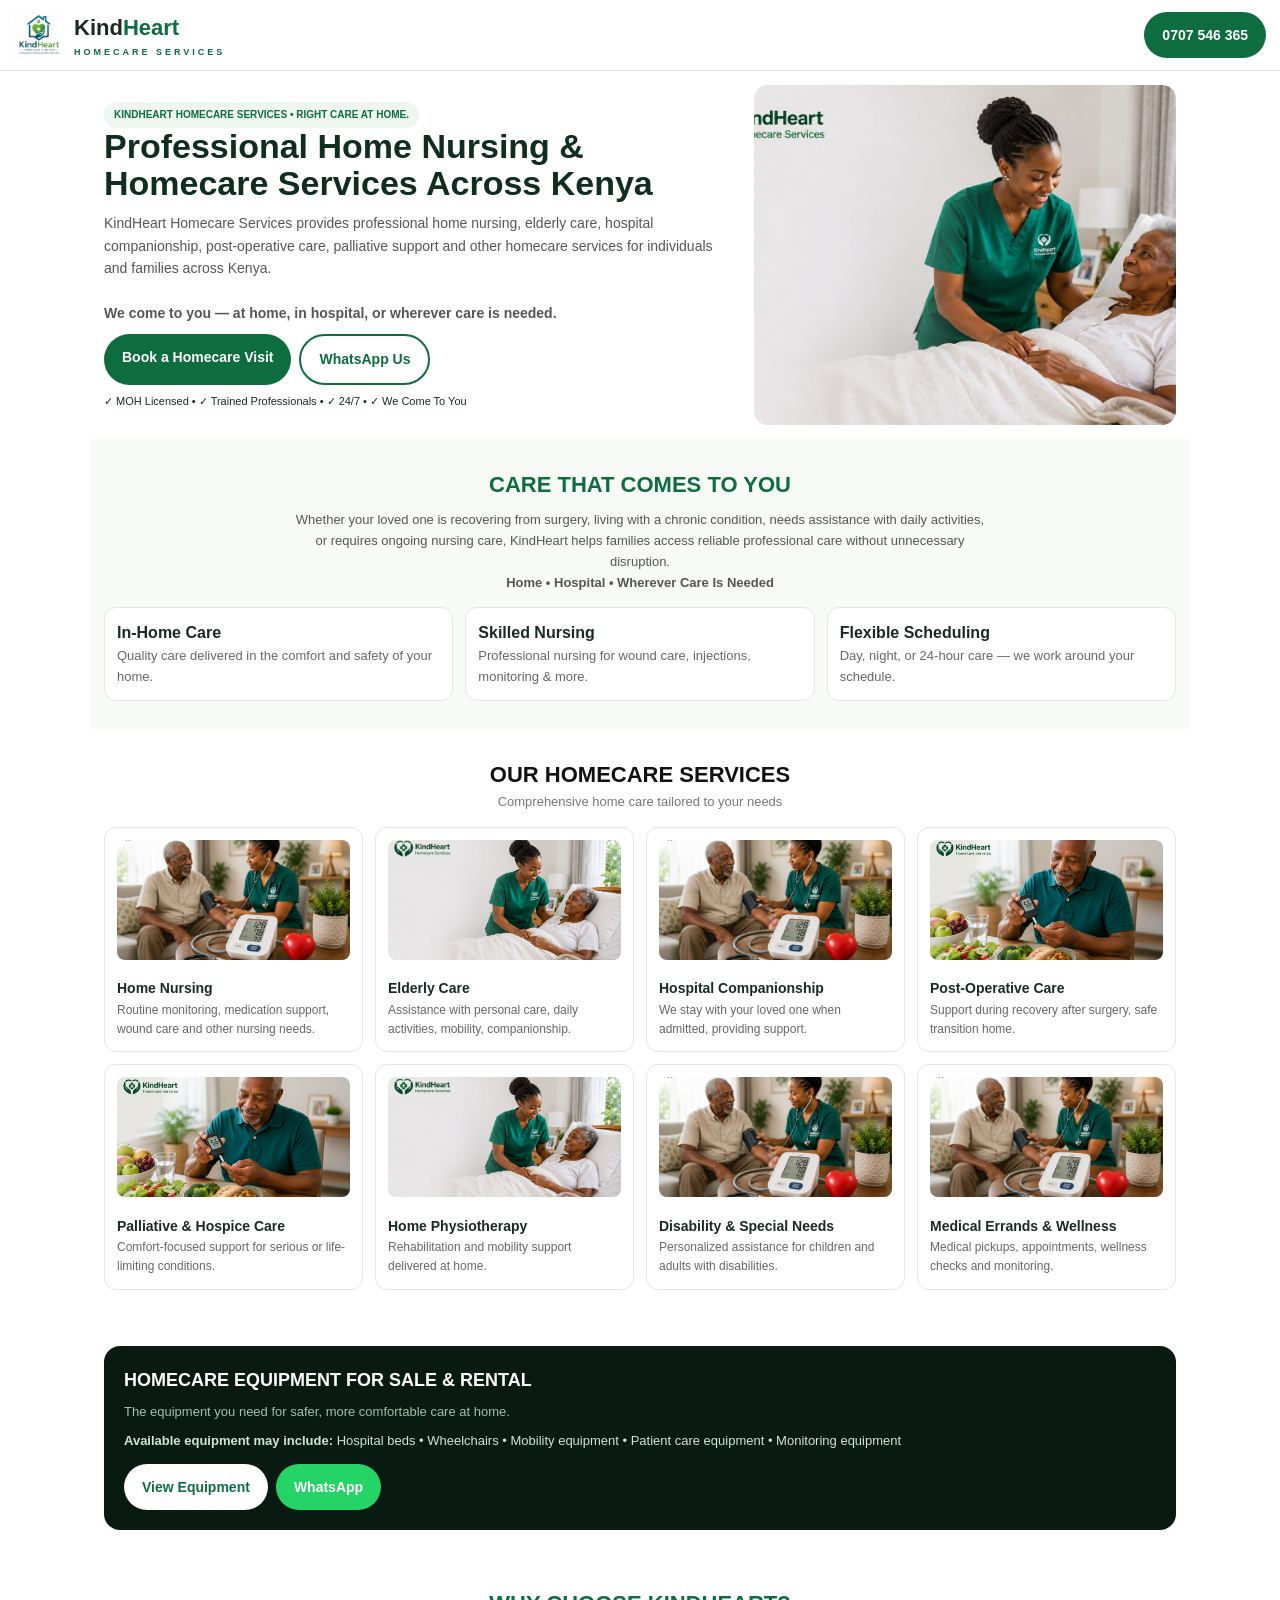
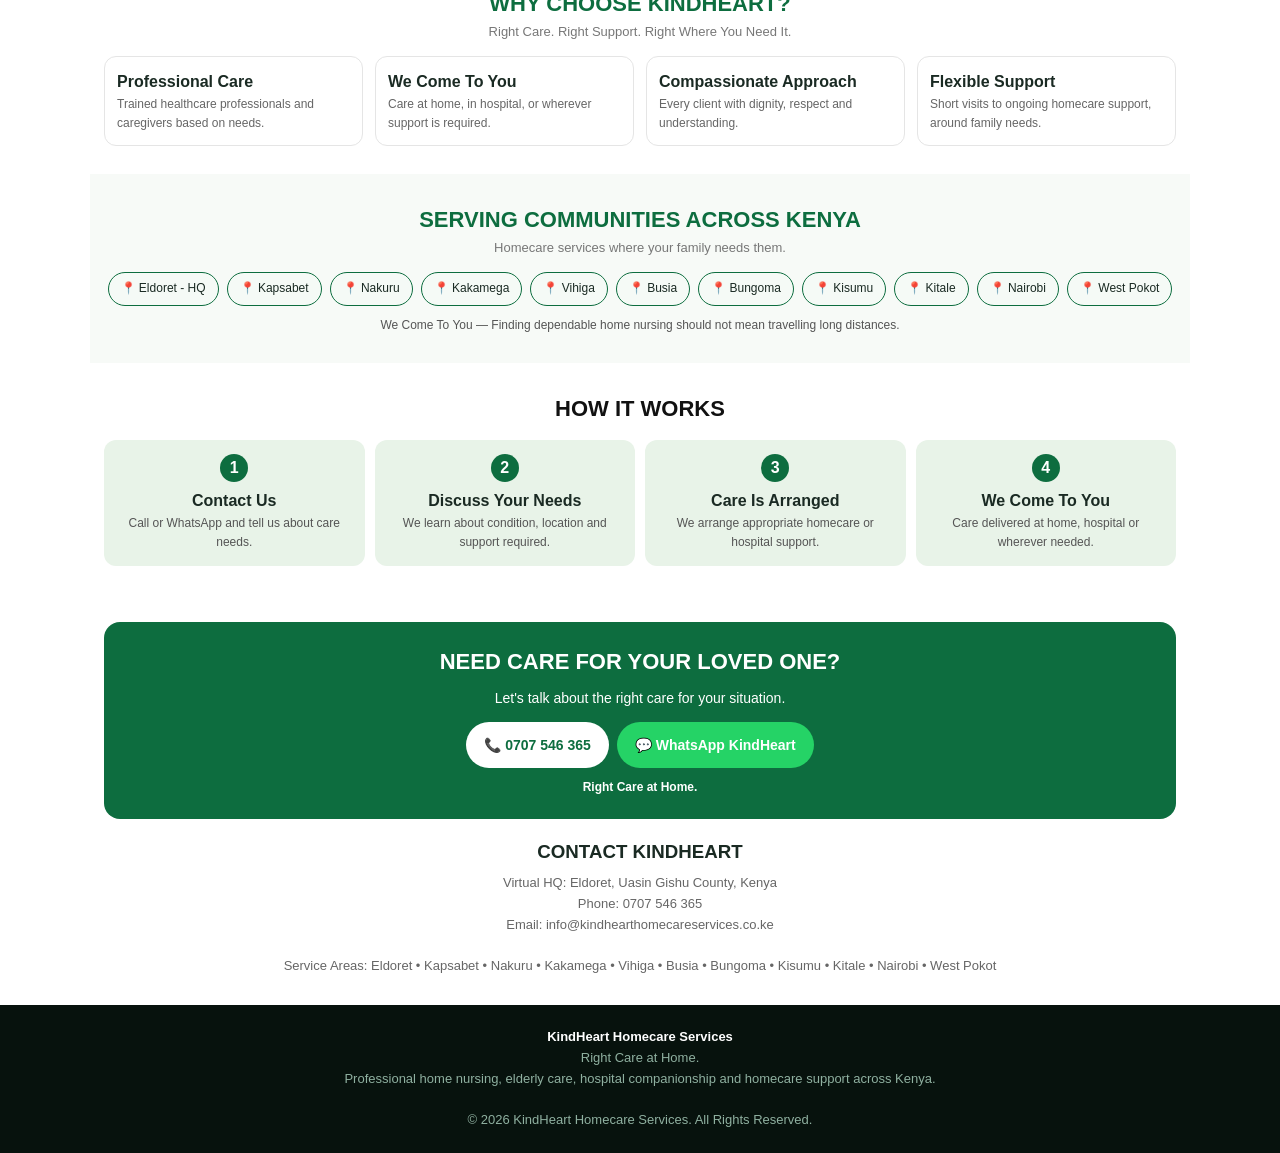
==== index.html @ 9392c9e6 "Update index.html" ====
<!DOCTYPE html>
<html lang="en">
<head>
<meta charset="UTF-8">
<meta name="viewport" content="width=device-width,initial-scale=1">
<title>KindHeart Homecare Services Kenya</title>
<style>
*{box-sizing:border-box;margin:0;padding:0}
body{font-family:Arial,sans-serif;color:#1a2a23;line-height:1.6;background:#fff}
a{text-decoration:none}
header{position:sticky;top:0;background:#fff;border-bottom:1px solid #ddd;padding:10px 14px;display:flex;justify-content:space-between;align-items:center;z-index:99}
.logo{display:flex;align-items:center;gap:10px}
.logo img{height:50px}
.logo b{font-size:22px;font-weight:900}.logo b span{color:#0d6d3f}
.logo small{display:block;font-size:9px;letter-spacing:3px;color:#0d6d3f;font-weight:800}
.btn{background:#0d6d3f;color:#fff;padding:12px 18px;border-radius:30px;font-weight:800;font-size:14px;display:inline-block}
.btn2{border:2px solid #0d6d3f;color:#0d6d3f;background:#fff;padding:12px 18px;border-radius:30px;font-weight:800;font-size:14px;display:inline-block}
.hero{padding:14px;display:grid;grid-template-columns:1.2fr .8fr;gap:18px;max-width:1100px;margin:auto;align-items:center}
.hero h1{font-size:34px;line-height:1.1;color:#0f2e1f}
.hero img{width:100%;height:340px;object-fit:cover;border-radius:14px}
section{padding:28px 14px;max-width:1100px;margin:auto}
h2{text-align:center;color:#0d6d3f;font-size:22px}
.grid3{display:grid;grid-template-columns:repeat(3,1fr);gap:12px;margin-top:14px}
.grid4{display:grid;grid-template-columns:repeat(4,1fr);gap:12px;margin-top:14px}
.card{border:1px solid #e5e5e5;border-radius:12px;padding:12px;background:#fff}
.card img{width:100%;height:120px;object-fit:cover;border-radius:8px;margin-bottom:8px}
.pills{display:flex;flex-wrap:wrap;gap:8px;justify-content:center;margin-top:14px}
.pill{border:1px solid #0d6d3f;padding:6px 12px;border-radius:20px;font-size:12px;background:#f5faf6}
.dark{background:#081a12;color:#cfe6d6;border-radius:16px;padding:20px}
.steps{display:grid;grid-template-columns:repeat(4,1fr);gap:10px;margin-top:14px}
.step{background:#e8f3e8;border-radius:12px;padding:14px;text-align:center}
.step span{background:#0d6d3f;color:#fff;width:28px;height:28px;border-radius:50%;display:inline-flex;align-items:center;justify-content:center;font-weight:800;margin-bottom:6px}
.cta{background:#0d6d3f;color:#fff;border-radius:16px;padding:22px;text-align:center}
footer{background:#07120d;color:#8fb0a0;padding:22px;text-align:center;font-size:13px}
@media(max-width:850px){
.hero{grid-template-columns:1fr}
.hero img{order:-1;height:240px}
.hero h1{font-size:26px}
.grid3,.grid4,.steps{grid-template-columns:1fr}
}
</style>
</head>
<body>
<header>
<div class="logo"><img src="logo.png"><div><b>Kind<span>Heart</span></b><small>HOMECARE SERVICES</small></div></div>
<a class="btn" href="tel:+254707546365">0707 546 365</a>
</header>

<div class="hero">
<div>
<p style="background:#eef6f1;color:#0d6d3f;display:inline-block;padding:5px 10px;border-radius:20px;font-size:10px;font-weight:800">KINDHEART HOMECARE SERVICES • RIGHT CARE AT HOME.</p>
<h1>Professional Home Nursing & Homecare Services Across Kenya</h1>
<p style="margin:10px 0;color:#555;font-size:14px">KindHeart Homecare Services provides professional home nursing, elderly care, hospital companionship, post-operative care, palliative support and other homecare services for individuals and families across Kenya.<br><br><b>We come to you — at home, in hospital, or wherever care is needed.</b></p>
<div style="display:flex;gap:8px;flex-wrap:wrap;margin-top:10px">
<a class="btn" href="tel:+254707546365">Book a Homecare Visit</a>
<a class="btn2" href="https://wa.me/254707546365">WhatsApp Us</a>
</div>
<p style="font-size:11px;margin-top:8px">✓ MOH Licensed • ✓ Trained Professionals • ✓ 24/7 • ✓ We Come To You</p>
</div>
<img src="hero.jpg" alt="KindHeart nurse">
</div>

<section style="background:#f7faf7">
<h2>CARE THAT COMES TO YOU</h2>
<p style="text-align:center;color:#555;font-size:13px;max-width:700px;margin:8px auto">Whether your loved one is recovering from surgery, living with a chronic condition, needs assistance with daily activities, or requires ongoing nursing care, KindHeart helps families access reliable professional care without unnecessary disruption.<br><b>Home • Hospital • Wherever Care Is Needed</b></p>
<div class="grid3">
<div class="card"><b>In-Home Care</b><p style="font-size:13px;color:#666">Quality care delivered in the comfort and safety of your home.</p></div>
<div class="card"><b>Skilled Nursing</b><p style="font-size:13px;color:#666">Professional nursing for wound care, injections, monitoring & more.</p></div>
<div class="card"><b>Flexible Scheduling</b><p style="font-size:13px;color:#666">Day, night, or 24-hour care — we work around your schedule.</p></div>
</div>
</section>

<section>
<h2 style="color:#111">OUR HOMECARE SERVICES</h2>
<p style="text-align:center;color:#777;font-size:13px">Comprehensive home care tailored to your needs</p>
<div class="grid4">
<div class="card"><img src="nursing.jpg"><b style="font-size:14px">Home Nursing</b><p style="font-size:12px;color:#666">Routine monitoring, medication support, wound care and other nursing needs.</p></div>
<div class="card"><img src="hero.jpg"><b style="font-size:14px">Elderly Care</b><p style="font-size:12px;color:#666">Assistance with personal care, daily activities, mobility, companionship.</p></div>
<div class="card"><img src="nursing.jpg"><b style="font-size:14px">Hospital Companionship</b><p style="font-size:12px;color:#666">We stay with your loved one when admitted, providing support.</p></div>
<div class="card"><img src="diabetes.png"><b style="font-size:14px">Post-Operative Care</b><p style="font-size:12px;color:#666">Support during recovery after surgery, safe transition home.</p></div>
<div class="card"><img src="diabetes.png"><b style="font-size:14px">Palliative & Hospice Care</b><p style="font-size:12px;color:#666">Comfort-focused support for serious or life-limiting conditions.</p></div>
<div class="card"><img src="hero.jpg"><b style="font-size:14px">Home Physiotherapy</b><p style="font-size:12px;color:#666">Rehabilitation and mobility support delivered at home.</p></div>
<div class="card"><img src="nursing.jpg"><b style="font-size:14px">Disability & Special Needs</b><p style="font-size:12px;color:#666">Personalized assistance for children and adults with disabilities.</p></div>
<div class="card"><img src="nursing.jpg"><b style="font-size:14px">Medical Errands & Wellness</b><p style="font-size:12px;color:#666">Medical pickups, appointments, wellness checks and monitoring.</p></div>
</div>
</section>

<section>
<div class="dark">
<h2 style="color:#fff;text-align:left;font-size:18px">HOMECARE EQUIPMENT FOR SALE & RENTAL</h2>
<p style="font-size:13px;margin:8px 0;color:#9dc2ad">The equipment you need for safer, more comfortable care at home.</p>
<p style="font-size:13px"><b>Available equipment may include:</b> Hospital beds • Wheelchairs • Mobility equipment • Patient care equipment • Monitoring equipment</p>
<div style="margin-top:12px;display:flex;gap:8px;flex-wrap:wrap">
<a class="btn" style="background:#fff;color:#0d6d3f" href="#contact">View Equipment</a>
<a class="btn" style="background:#25D366" href="https://wa.me/254707546365">WhatsApp</a>
</div>
</div>
</section>

<section>
<h2>WHY CHOOSE KINDHEART?</h2>
<p style="text-align:center;color:#777;font-size:13px">Right Care. Right Support. Right Where You Need It.</p>
<div class="grid4">
<div class="card"><b>Professional Care</b><p style="font-size:12px;color:#666">Trained healthcare professionals and caregivers based on needs.</p></div>
<div class="card"><b>We Come To You</b><p style="font-size:12px;color:#666">Care at home, in hospital, or wherever support is required.</p></div>
<div class="card"><b>Compassionate Approach</b><p style="font-size:12px;color:#666">Every client with dignity, respect and understanding.</p></div>
<div class="card"><b>Flexible Support</b><p style="font-size:12px;color:#666">Short visits to ongoing homecare support, around family needs.</p></div>
</div>
</section>

<section style="background:#f7faf7">
<h2>SERVING COMMUNITIES ACROSS KENYA</h2>
<p style="text-align:center;color:#777;font-size:13px">Homecare services where your family needs them.</p>
<div class="pills">
<span class="pill">📍 Eldoret - HQ</span><span class="pill">📍 Kapsabet</span><span class="pill">📍 Nakuru</span><span class="pill">📍 Kakamega</span><span class="pill">📍 Vihiga</span><span class="pill">📍 Busia</span><span class="pill">📍 Bungoma</span><span class="pill">📍 Kisumu</span><span class="pill">📍 Kitale</span><span class="pill">📍 Nairobi</span><span class="pill">📍 West Pokot</span>
</div>
<p style="text-align:center;font-size:12px;margin-top:10px;color:#555">We Come To You — Finding dependable home nursing should not mean travelling long distances.</p>
</section>

<section>
<h2 style="color:#111">HOW IT WORKS</h2>
<div class="steps">
<div class="step"><span>1</span><br><b>Contact Us</b><p style="font-size:12px;color:#555">Call or WhatsApp and tell us about care needs.</p></div>
<div class="step"><span>2</span><br><b>Discuss Your Needs</b><p style="font-size:12px;color:#555">We learn about condition, location and support required.</p></div>
<div class="step"><span>3</span><br><b>Care Is Arranged</b><p style="font-size:12px;color:#555">We arrange appropriate homecare or hospital support.</p></div>
<div class="step"><span>4</span><br><b>We Come To You</b><p style="font-size:12px;color:#555">Care delivered at home, hospital or wherever needed.</p></div>
</div>
</section>

<section>
<div class="cta">
<h2 style="color:#fff">NEED CARE FOR YOUR LOVED ONE?</h2>
<p style="font-size:14px;margin:8px 0">Let's talk about the right care for your situation.</p>
<div style="margin-top:12px;display:flex;gap:8px;justify-content:center;flex-wrap:wrap">
<a class="btn" style="background:#fff;color:#0d6d3f" href="tel:+254707546365">📞 0707 546 365</a>
<a class="btn" style="background:#25D366" href="https://wa.me/254707546365">💬 WhatsApp KindHeart</a>
</div>
<p style="margin-top:10px;font-size:12px;font-weight:800">Right Care at Home.</p>
</div>
<div style="text-align:center;margin-top:18px">
<h3>CONTACT KINDHEART</h3>
<p style="font-size:13px;color:#666;margin-top:6px">Virtual HQ: Eldoret, Uasin Gishu County, Kenya<br>Phone: 0707 546 365<br>Email: info@kindhearthomecareservices.co.ke<br><br>Service Areas: Eldoret • Kapsabet • Nakuru • Kakamega • Vihiga • Busia • Bungoma • Kisumu • Kitale • Nairobi • West Pokot</p>
</div>
</section>

<footer>
<b style="color:#fff">KindHeart Homecare Services</b><br>Right Care at Home.<br>Professional home nursing, elderly care, hospital companionship and homecare support across Kenya.<br><br>© 2026 KindHeart Homecare Services. All Rights Reserved.
</footer>
</body>
</html>
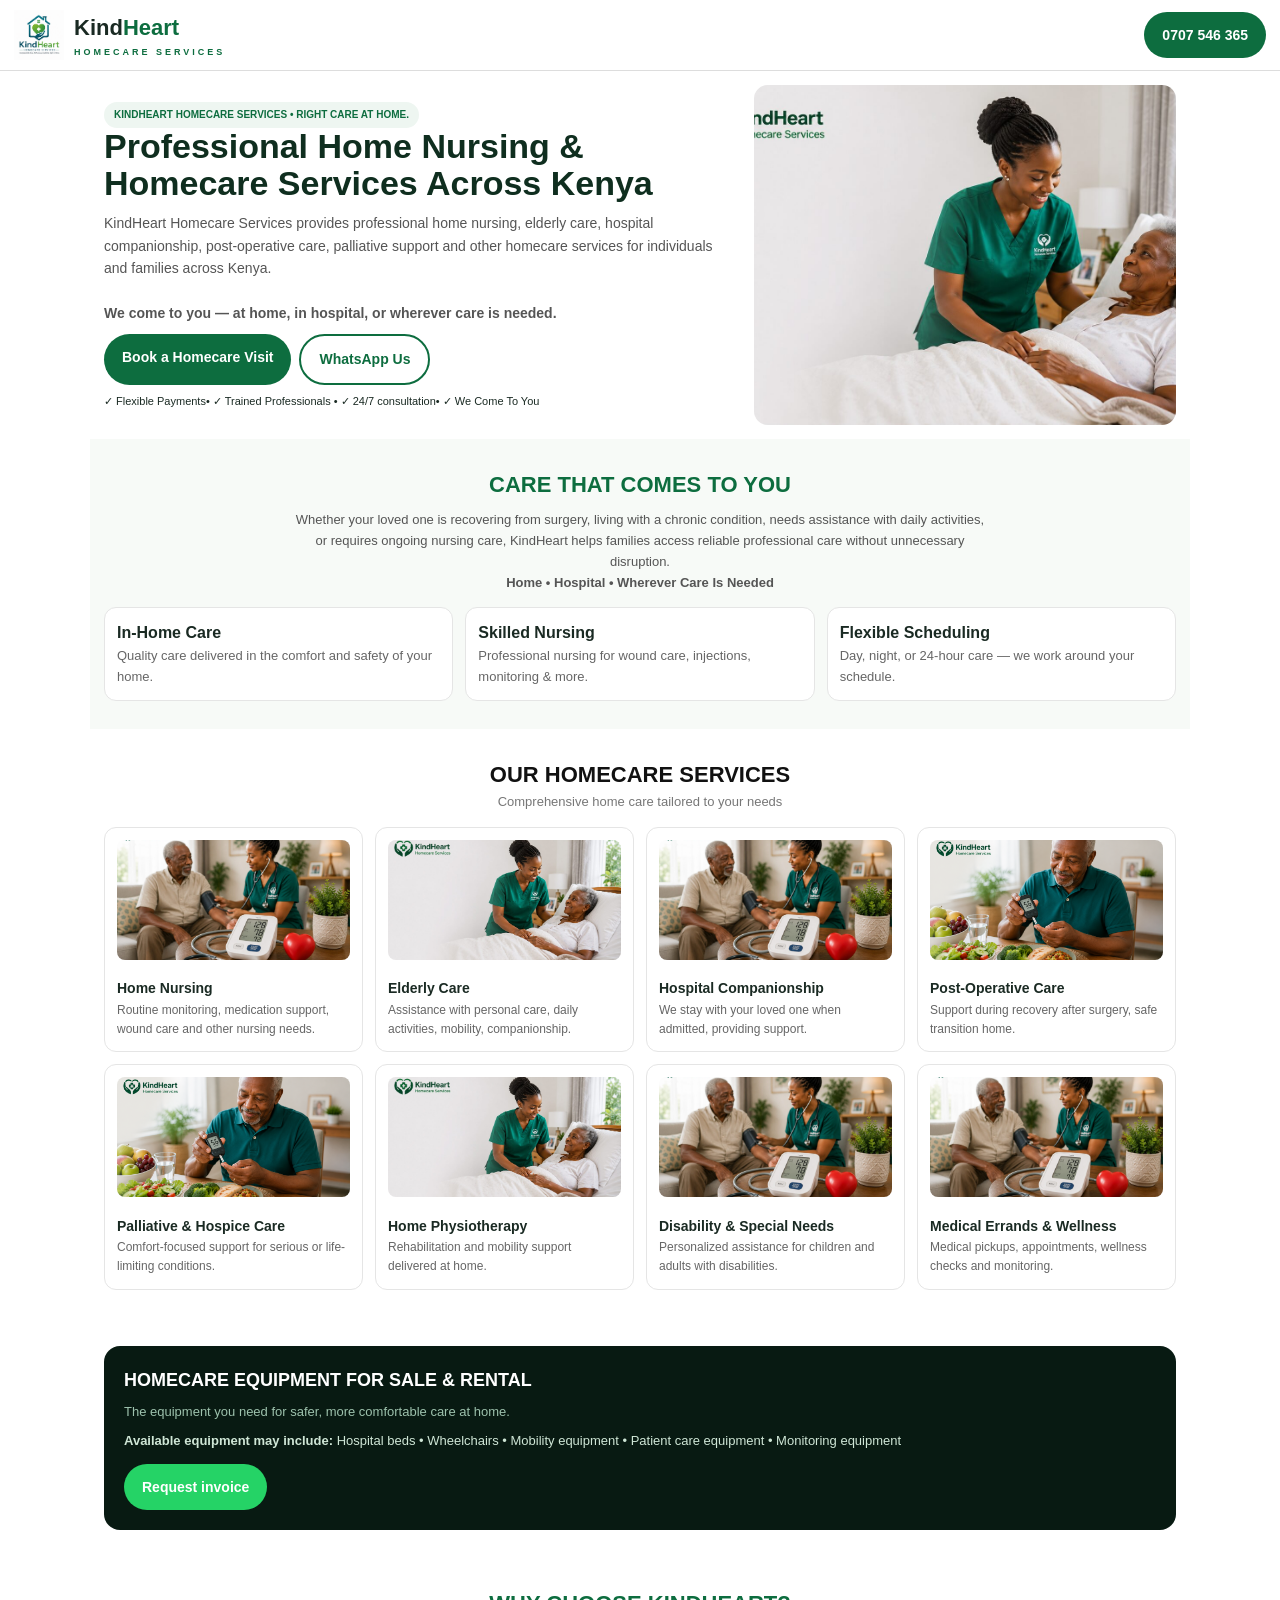
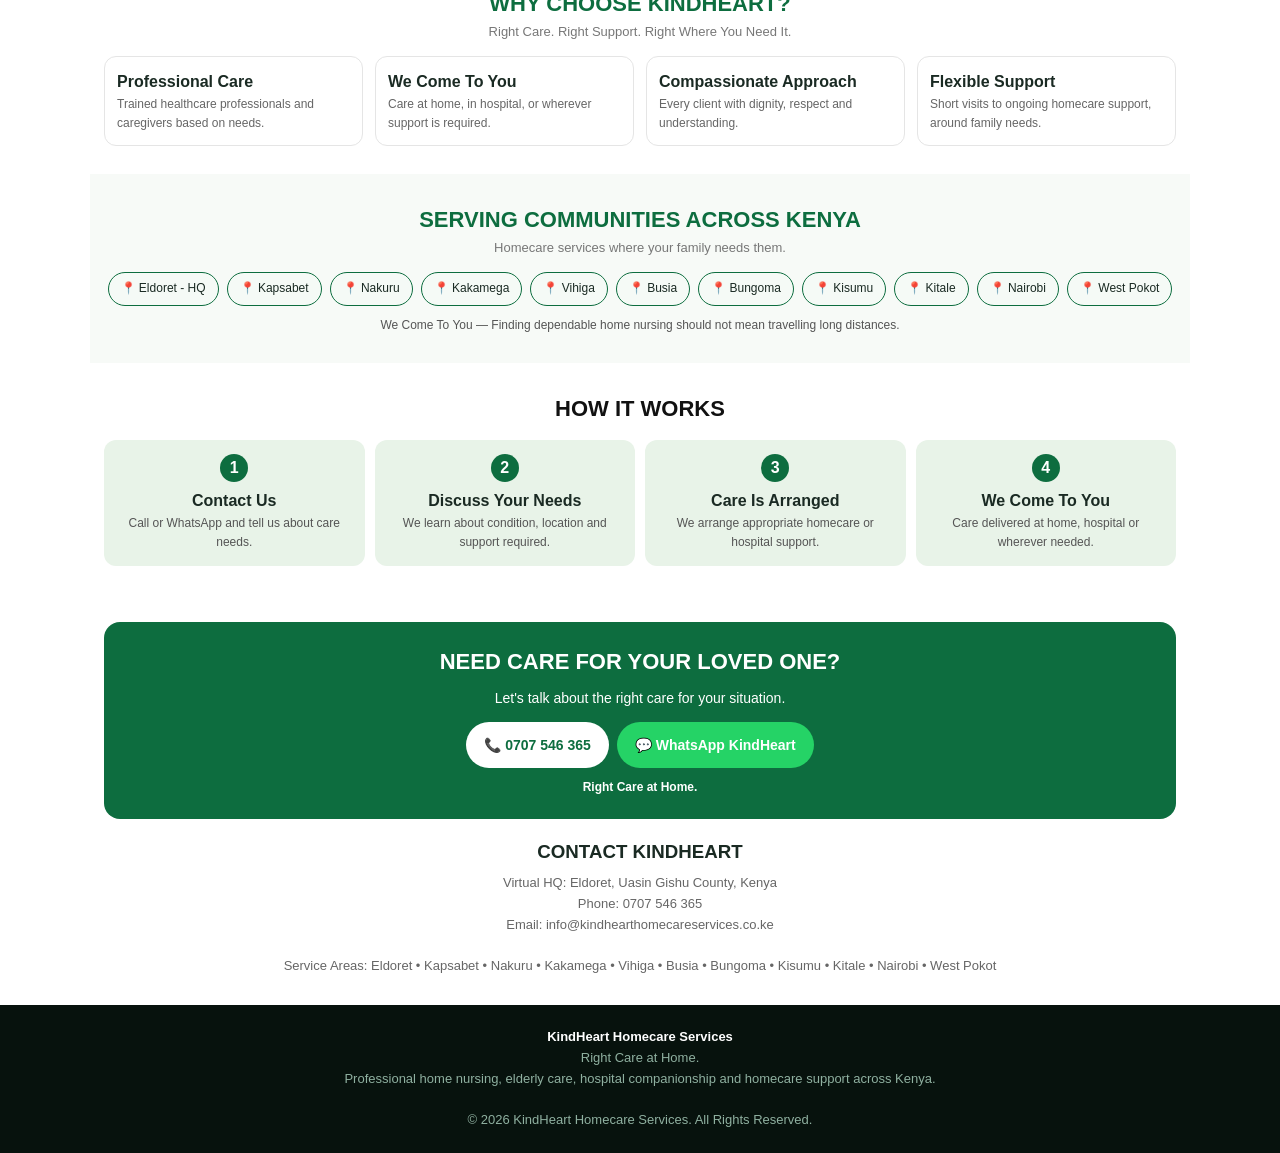
==== commit cbf3b777: "Update index.html" ====
--- a/index.html
+++ b/index.html
@@ -55,7 +55,7 @@
 <a class="btn" href="tel:+254707546365">Book a Homecare Visit</a>
 <a class="btn2" href="https://wa.me/254707546365">WhatsApp Us</a>
 </div>
-<p style="font-size:11px;margin-top:8px">✓ MOH Licensed • ✓ Trained Professionals • ✓ 24/7 • ✓ We Come To You</p>
+<p style="font-size:11px;margin-top:8px">✓ Flexible Payments• ✓ Trained Professionals • ✓ 24/7 consultation• ✓ We Come To You</p>
 </div>
 <img src="hero.jpg" alt="KindHeart nurse">
 </div>
@@ -85,14 +85,13 @@
 </div>
 </section>
 
-<section>
+  <section>
 <div class="dark">
 <h2 style="color:#fff;text-align:left;font-size:18px">HOMECARE EQUIPMENT FOR SALE & RENTAL</h2>
 <p style="font-size:13px;margin:8px 0;color:#9dc2ad">The equipment you need for safer, more comfortable care at home.</p>
 <p style="font-size:13px"><b>Available equipment may include:</b> Hospital beds • Wheelchairs • Mobility equipment • Patient care equipment • Monitoring equipment</p>
 <div style="margin-top:12px;display:flex;gap:8px;flex-wrap:wrap">
-<a class="btn" style="background:#fff;color:#0d6d3f" href="#contact">View Equipment</a>
-<a class="btn" style="background:#25D366" href="https://wa.me/254707546365">WhatsApp</a>
+<a class="btn" style="background:#25D366" href="https://wa.me/254707546365">Request invoice</a>
 </div>
 </div>
 </section>
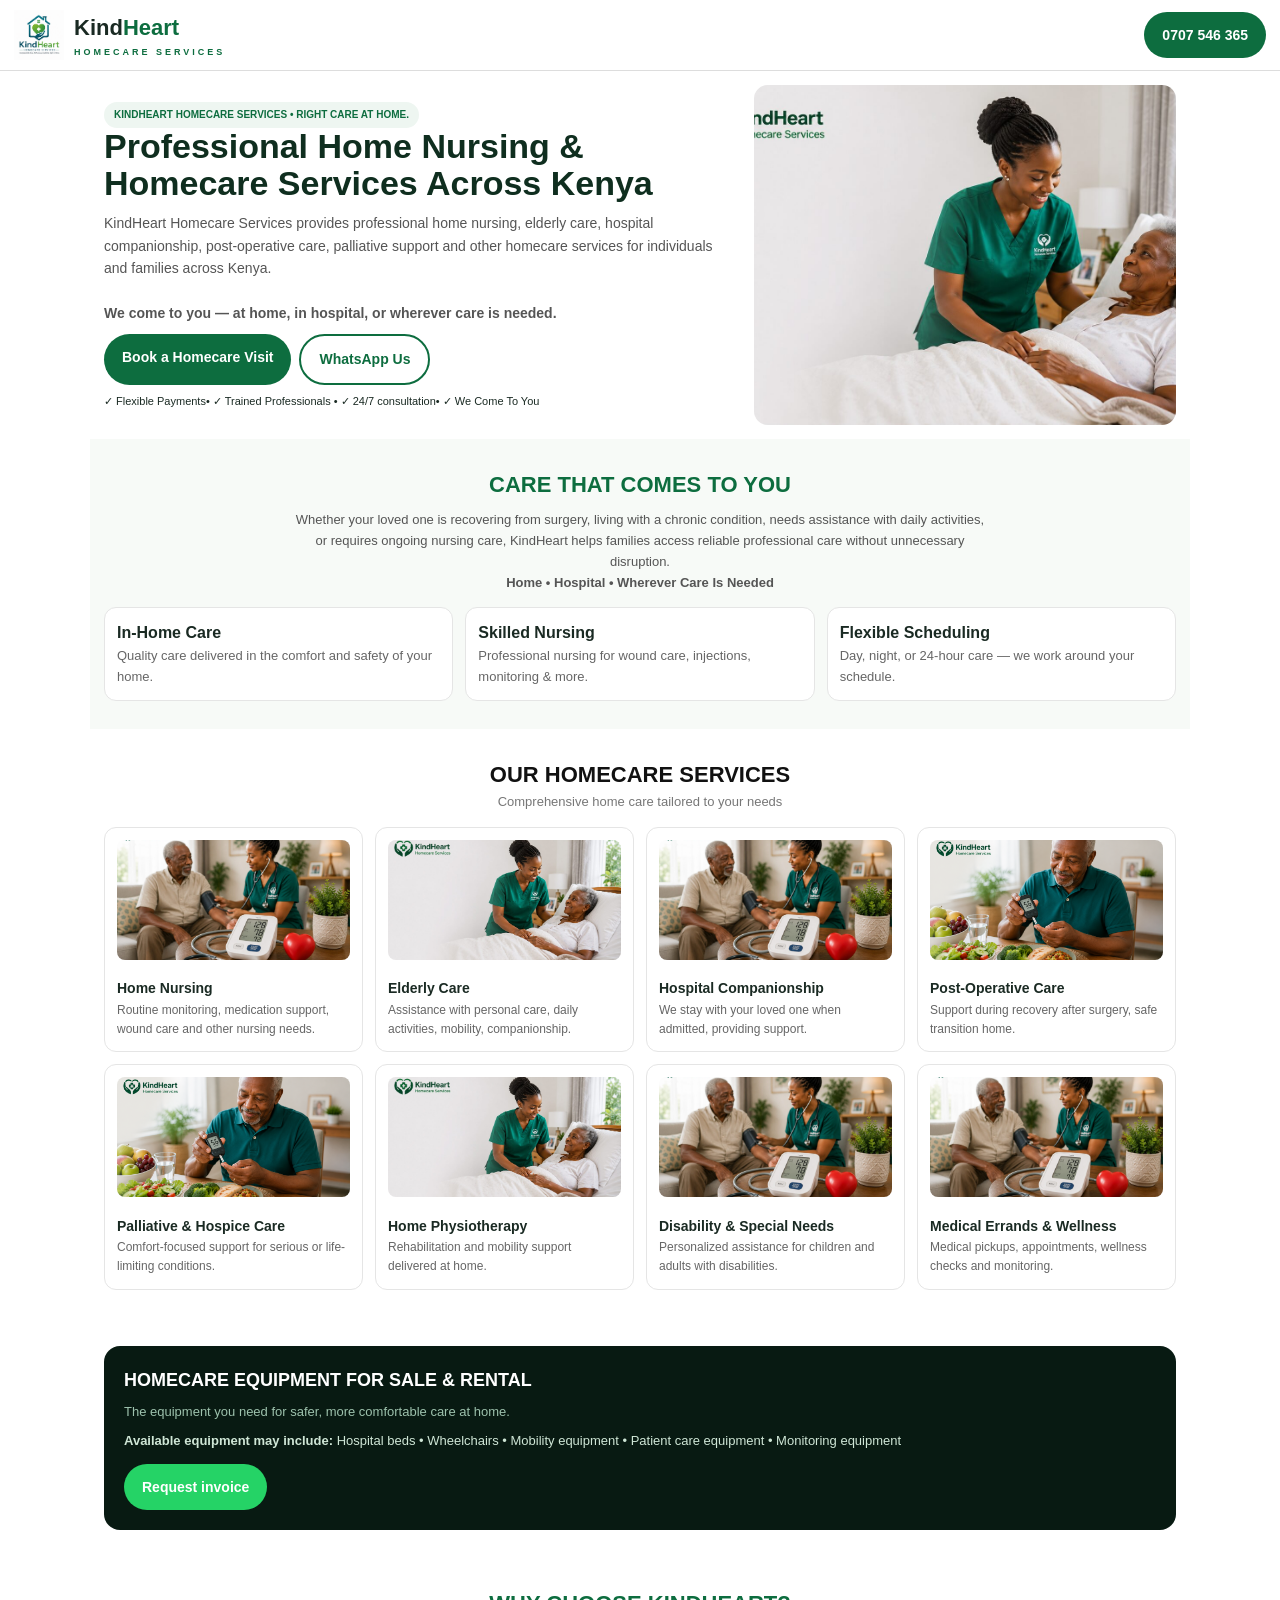
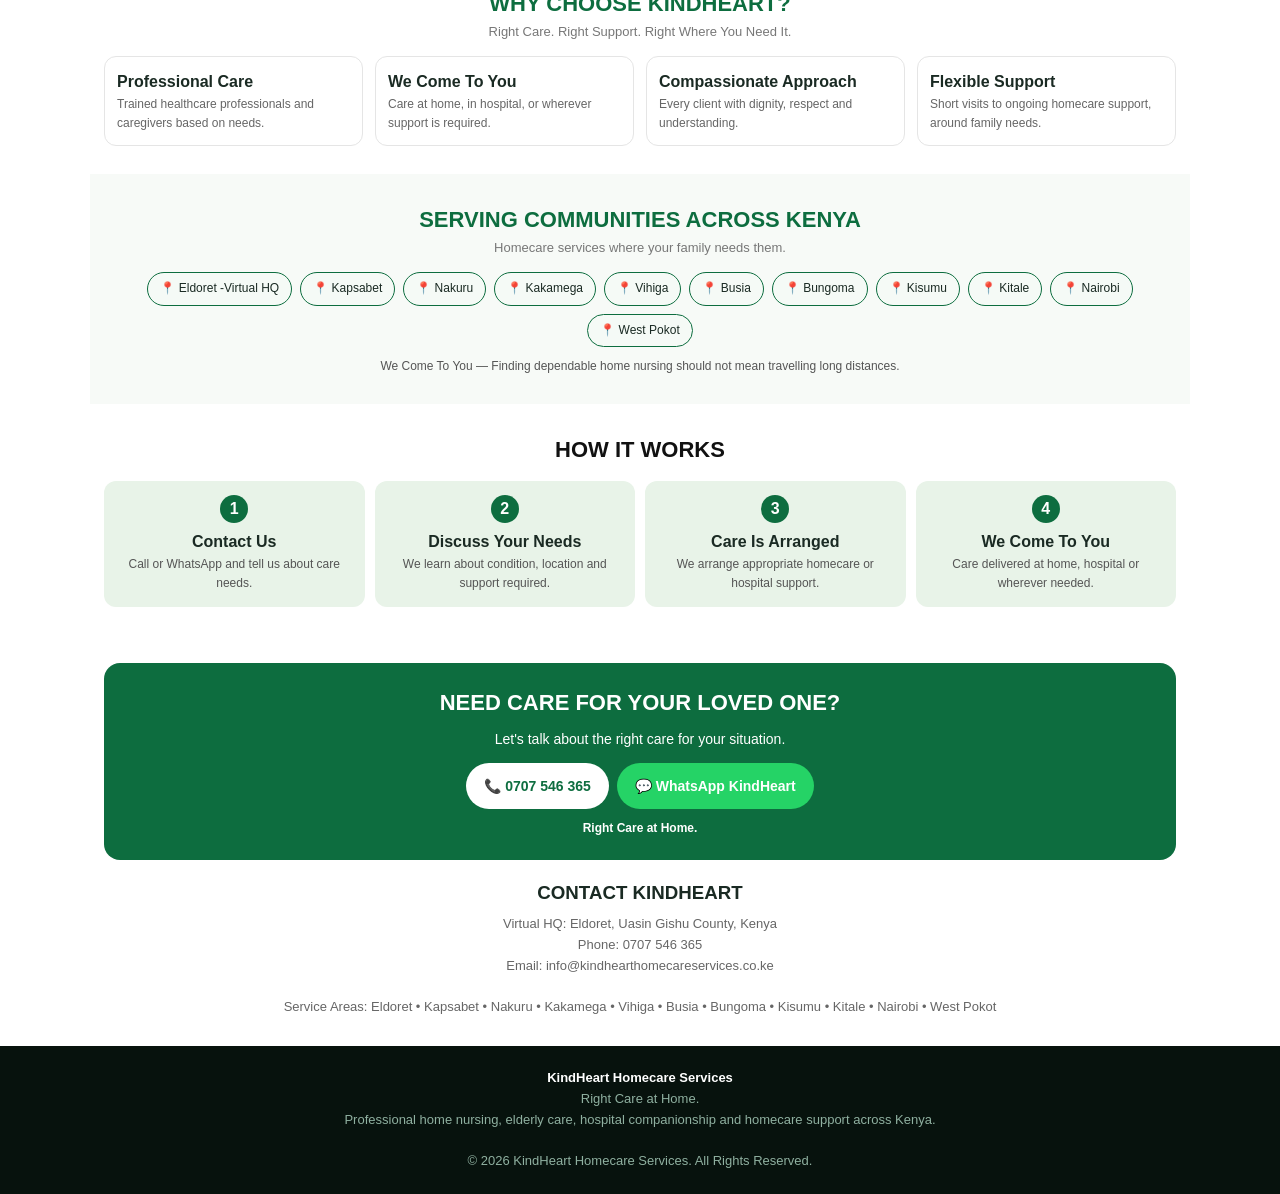
==== commit 62b95243: "Update index.html" ====
--- a/index.html
+++ b/index.html
@@ -43,7 +43,7 @@
 <body>
 <header>
 <div class="logo"><img src="logo.png"><div><b>Kind<span>Heart</span></b><small>HOMECARE SERVICES</small></div></div>
-<a class="btn" href="tel:+254707546365">0707 546 365</a>
+<a class="btn" href="tel:+254707546365" id="mobPhone">0707&nbsp;546&nbsp;365</a>
 </header>
 
 <div class="hero">
@@ -111,7 +111,7 @@
 <h2>SERVING COMMUNITIES ACROSS KENYA</h2>
 <p style="text-align:center;color:#777;font-size:13px">Homecare services where your family needs them.</p>
 <div class="pills">
-<span class="pill">📍 Eldoret - HQ</span><span class="pill">📍 Kapsabet</span><span class="pill">📍 Nakuru</span><span class="pill">📍 Kakamega</span><span class="pill">📍 Vihiga</span><span class="pill">📍 Busia</span><span class="pill">📍 Bungoma</span><span class="pill">📍 Kisumu</span><span class="pill">📍 Kitale</span><span class="pill">📍 Nairobi</span><span class="pill">📍 West Pokot</span>
+<span class="pill">📍 Eldoret -Virtual HQ</span><span class="pill">📍 Kapsabet</span><span class="pill">📍 Nakuru</span><span class="pill">📍 Kakamega</span><span class="pill">📍 Vihiga</span><span class="pill">📍 Busia</span><span class="pill">📍 Bungoma</span><span class="pill">📍 Kisumu</span><span class="pill">📍 Kitale</span><span class="pill">📍 Nairobi</span><span class="pill">📍 West Pokot</span>
 </div>
 <p style="text-align:center;font-size:12px;margin-top:10px;color:#555">We Come To You — Finding dependable home nursing should not mean travelling long distances.</p>
 </section>
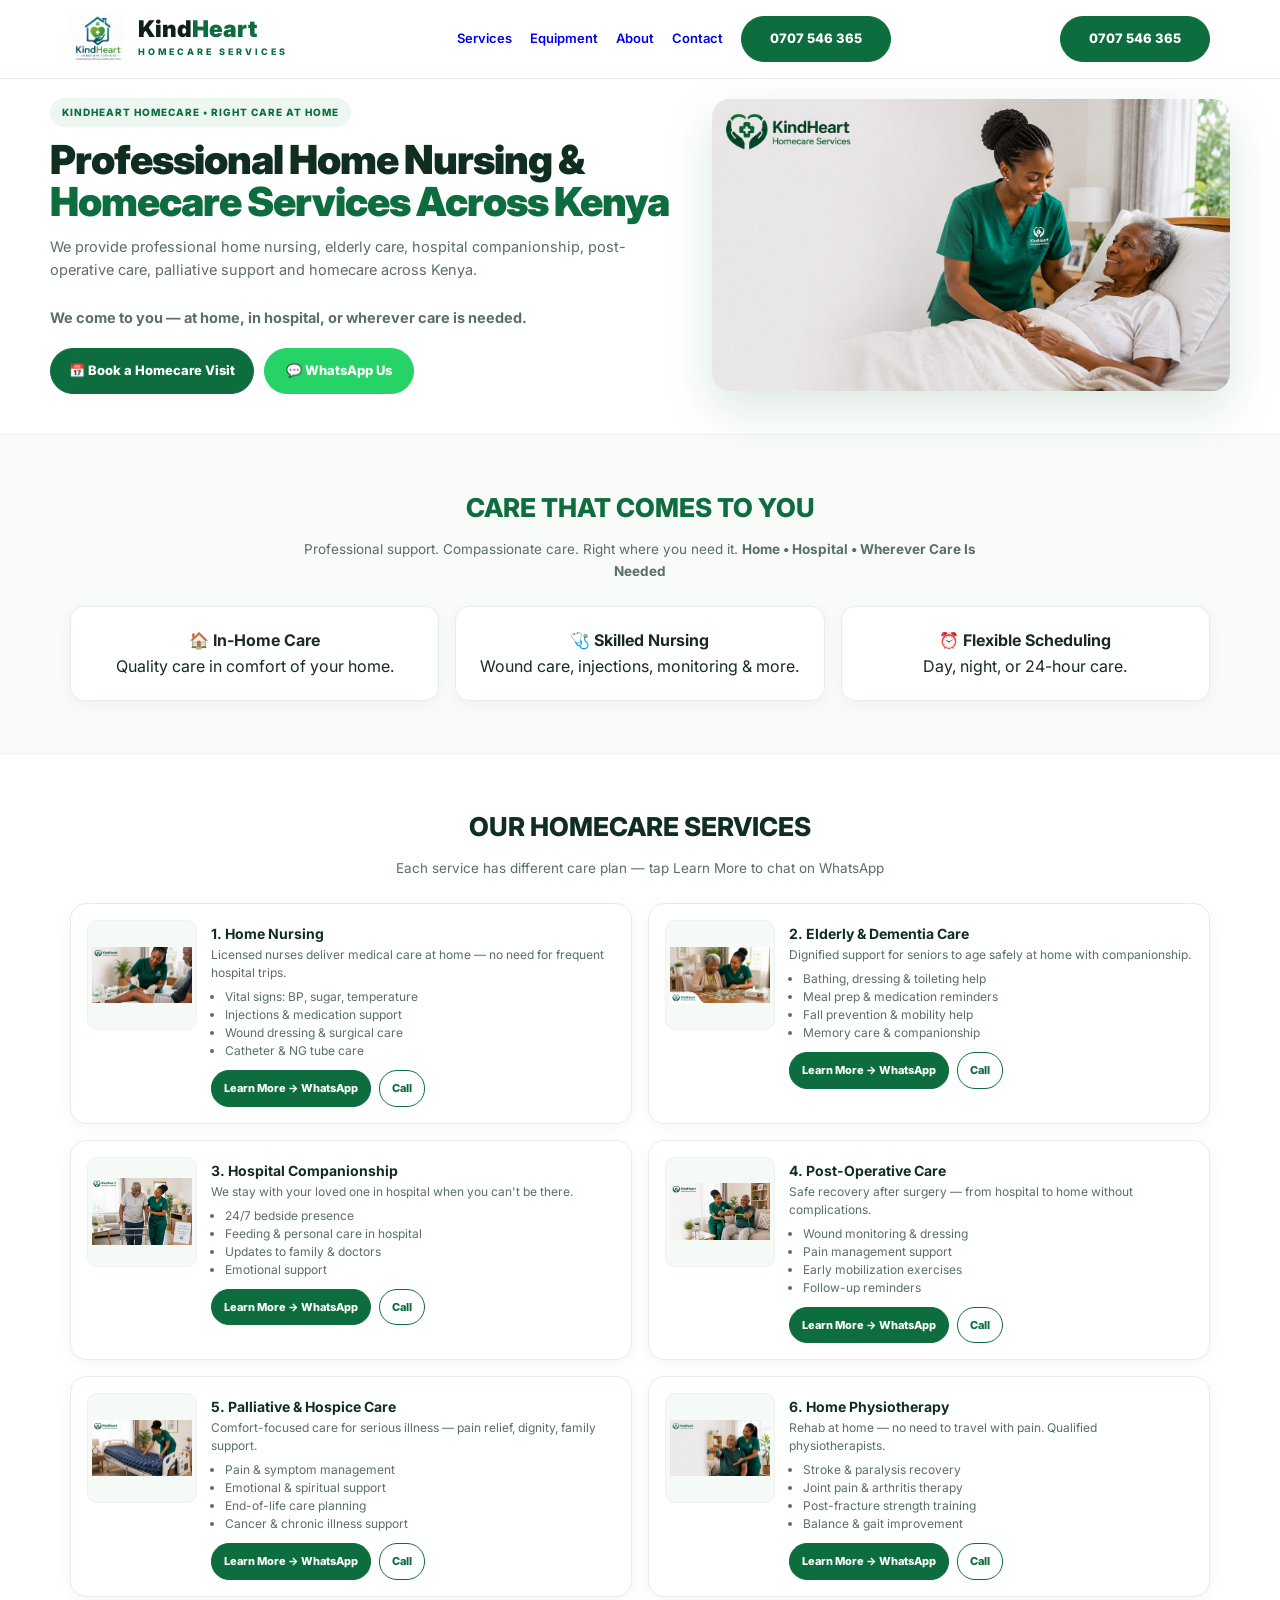
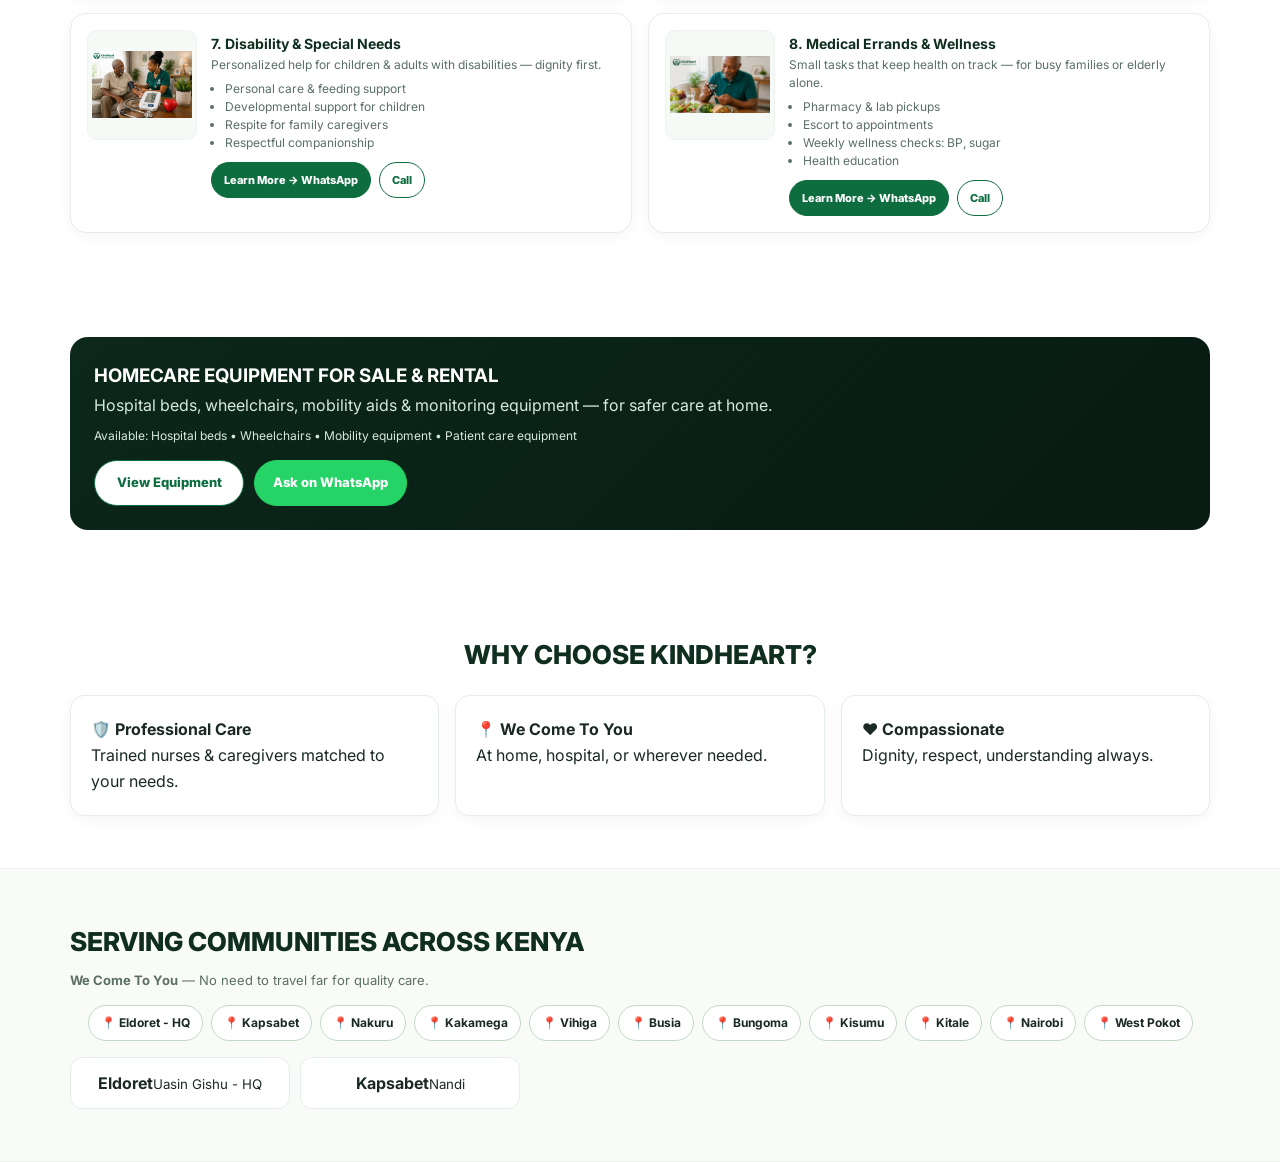
==== commit d46780c0: "Update index.html" ====
--- a/index.html
+++ b/index.html
@@ -3,147 +3,79 @@
 <head>
 <meta charset="UTF-8">
 <meta name="viewport" content="width=device-width,initial-scale=1">
-<title>KindHeart Homecare Services Kenya</title>
+<title>KindHeart Homecare Services Kenya | Home Nursing & Elderly Care Across Kenya</title>
+<meta name="description" content="Professional home nursing, elderly care, hospital companionship, post-operative care, palliative and homecare services across Kenya. Eldoret, Nakuru, Kakamega, Kisumu, Kapsabet, Vihiga, Busia, Bungoma, Kitale, Nairobi. Call 0707 546 365. We come to you.">
+<meta name="robots" content="index, follow">
+<meta property="og:title" content="KindHeart Homecare Services Kenya | Professional Homecare Across Kenya">
+<meta property="og:description" content="Right Care at Home. Professional home nursing, elderly care, hospital companionship across Kenya. Call 0707 546 365">
+<meta property="og:image" content="hero.jpg">
+<meta property="og:url" content="https://kindhearthomecareservices.co.ke">
+<link rel="canonical" href="https://kindhearthomecareservices.co.ke">
+<link href="https://fonts.googleapis.com/css2?family=Inter:wght@400;600;700;800;900&display=swap" rel="stylesheet">
+<script type="application/ld+json">
+{"@context":"https://schema.org","@type":"MedicalBusiness","name":"KindHeart Homecare Services","image":"https://kindhearthomecareservices.co.ke/logo.png","telephone":"+254707546365","email":"info@kindhearthomecareservices.co.ke","url":"https://kindhearthomecareservices.co.ke","address":{"@type":"PostalAddress","addressLocality":"Eldoret","addressCountry":"KE"},"areaServed":["Eldoret","Kapsabet","Nakuru","Kakamega","Vihiga","Busia","Bungoma","Kisumu","Kitale","Nairobi","West Pokot"],"priceRange":"$$","openingHours":"Mo-Su 00:00-23:59"}
+</script>
 <style>
-*{box-sizing:border-box;margin:0;padding:0}
-body{font-family:Arial,sans-serif;color:#1a2a23;line-height:1.6;background:#fff}
-a{text-decoration:none}
-header{position:sticky;top:0;background:#fff;border-bottom:1px solid #ddd;padding:10px 14px;display:flex;justify-content:space-between;align-items:center;z-index:99}
-.logo{display:flex;align-items:center;gap:10px}
-.logo img{height:50px}
-.logo b{font-size:22px;font-weight:900}.logo b span{color:#0d6d3f}
-.logo small{display:block;font-size:9px;letter-spacing:3px;color:#0d6d3f;font-weight:800}
-.btn{background:#0d6d3f;color:#fff;padding:12px 18px;border-radius:30px;font-weight:800;font-size:14px;display:inline-block}
-.btn2{border:2px solid #0d6d3f;color:#0d6d3f;background:#fff;padding:12px 18px;border-radius:30px;font-weight:800;font-size:14px;display:inline-block}
-.hero{padding:14px;display:grid;grid-template-columns:1.2fr .8fr;gap:18px;max-width:1100px;margin:auto;align-items:center}
-.hero h1{font-size:34px;line-height:1.1;color:#0f2e1f}
-.hero img{width:100%;height:340px;object-fit:cover;border-radius:14px}
-section{padding:28px 14px;max-width:1100px;margin:auto}
-h2{text-align:center;color:#0d6d3f;font-size:22px}
-.grid3{display:grid;grid-template-columns:repeat(3,1fr);gap:12px;margin-top:14px}
-.grid4{display:grid;grid-template-columns:repeat(4,1fr);gap:12px;margin-top:14px}
-.card{border:1px solid #e5e5e5;border-radius:12px;padding:12px;background:#fff}
-.card img{width:100%;height:120px;object-fit:cover;border-radius:8px;margin-bottom:8px}
-.pills{display:flex;flex-wrap:wrap;gap:8px;justify-content:center;margin-top:14px}
-.pill{border:1px solid #0d6d3f;padding:6px 12px;border-radius:20px;font-size:12px;background:#f5faf6}
-.dark{background:#081a12;color:#cfe6d6;border-radius:16px;padding:20px}
-.steps{display:grid;grid-template-columns:repeat(4,1fr);gap:10px;margin-top:14px}
-.step{background:#e8f3e8;border-radius:12px;padding:14px;text-align:center}
-.step span{background:#0d6d3f;color:#fff;width:28px;height:28px;border-radius:50%;display:inline-flex;align-items:center;justify-content:center;font-weight:800;margin-bottom:6px}
-.cta{background:#0d6d3f;color:#fff;border-radius:16px;padding:22px;text-align:center}
-footer{background:#07120d;color:#8fb0a0;padding:22px;text-align:center;font-size:13px}
-@media(max-width:850px){
-.hero{grid-template-columns:1fr}
-.hero img{order:-1;height:240px}
-.hero h1{font-size:26px}
-.grid3,.grid4,.steps{grid-template-columns:1fr}
-}
+:root{--green:#0d6d3f;--green2:#0a4e2d;--light:#eef6f1;--muted:#5a6f66;--border:#e6eee8}
+*{box-sizing:border-box;margin:0;padding:0}body{font-family:Inter,Arial,sans-serif;color:#1a2a23;background:#fff;line-height:1.65}
+a{text-decoration:none}img{max-width:100%;display:block}.container{max-width:1180px;margin:auto;padding:0 20px}
+header{position:sticky;top:0;z-index:100;background:#fff;border-bottom:1px solid #e8efe9}
+.head{max-width:1180px;margin:auto;padding:11px 20px;display:flex;align-items:center;justify-content:space-between}
+.logo{display:flex;align-items:center;gap:12px}.logo img{height:56px}.logo b{font-size:23px;font-weight:900;color:#0d1f16;line-height:.9}.logo b span{color:var(--green)}.logo small{display:block;font-size:9px;letter-spacing:3px;font-weight:800;color:var(--green)}
+.nav{display:flex;gap:18px;align-items:center;font-size:13px;font-weight:600}.btn{background:var(--green);color:#fff;padding:11px 18px;border-radius:32px;font-weight:800;font-size:13px;white-space:nowrap;min-width:150px;text-align:center;display:inline-flex;justify-content:center;border:1.5px solid var(--green)}
+.btn-light{background:#fff;color:var(--green)}.btn-wa{background:#25D366;border-color:#25D366}.btn-sm{padding:8px 12px;font-size:11px;min-width:auto;border-radius:18px}
+/* HERO - NO CROP FIX */
+.hero{padding:18px 0 40px}.hero-grid{display:grid;grid-template-columns:1.1fr .9fr;gap:28px;align-items:center}
+.kicker{background:var(--light);color:var(--green);display:inline-block;padding:6px 12px;border-radius:20px;font-size:10px;font-weight:800;letter-spacing:1px;margin-bottom:12px}
+.hero h1{font-size:40px;line-height:1.05;letter-spacing:-1px;color:#0f2e1f;font-weight:900}.hero h1 span{color:var(--green)}.hero .lead{font-size:14.5px;color:var(--muted);margin:12px 0 18px}
+.hero-img{border-radius:18px;overflow:hidden;box-shadow:0 18px 50px rgba(13,109,63,.15);background:#fff;display:flex;align-items:center;justify-content:center}.hero-img img{width:100%;height:auto;max-height:520px;object-fit:contain;object-position:center top}
+.hero-actions{display:flex;gap:10px;flex-wrap:wrap}section{padding:52px 0}.section-light{background:#f9fbf8;border-top:1px solid #eef3ef;border-bottom:1px solid #eef3ef}
+.h2{font-size:26px;font-weight:800;text-align:center;color:#0f2e1f}.sub{color:var(--muted);text-align:center;max-width:700px;margin:8px auto 24px;font-size:13.5px}
+.cards-3{display:grid;grid-template-columns:repeat(3,1fr);gap:16px}.card-soft{background:#fff;border:1px solid var(--border);border-radius:14px;padding:20px;text-align:center;box-shadow:0 4px 16px rgba(0,0,0,.04)}
+.services-grid{display:grid;grid-template-columns:repeat(2,1fr);gap:16px}
+/* SERVICE PHOTOS - FIT WELL NO CROP */
+.svc{background:#fff;border:1px solid var(--border);border-radius:16px;padding:16px;display:flex;gap:14px;box-shadow:0 4px 16px rgba(0,0,0,.04)}
+.svc img{width:110px;height:110px;object-fit:contain;background:#f6faf7;border-radius:10px;flex-shrink:0;padding:4px;border:1px solid #eef3ef}
+.svc b{font-size:14px;color:#0f2e1f}.svc p,.svc li{font-size:12px;color:#5a6f66;line-height:1.5}.svc ul{margin:6px 0 0 14px}.svc .actions{margin-top:10px;display:flex;gap:8px;flex-wrap:wrap}
+.dark-card{background:linear-gradient(135deg,#0b281a,#081a12);color:#d7e8de;border-radius:18px;padding:24px}
+.pills{display:flex;flex-wrap:wrap;gap:8px;justify-content:center;margin-top:14px}.pill{background:#fff;border:1.5px solid #c3d9c5;padding:7px 12px;border-radius:20px;font-size:12px;font-weight:700}
+.loc-grid{display:grid;grid-template-columns:repeat(5,1fr);gap:10px;margin-top:16px}.loc{background:#fff;border:1px solid var(--border);border-radius:12px;padding:12px;text-align:center}
+.steps{display:grid;grid-template-columns:repeat(4,1fr);gap:14px;margin-top:18px}.step{background:#fff;border:1px solid var(--border);border-radius:14px;padding:18px;text-align:center}.step .num{width:34px;height:34px;background:var(--green);color:#fff;border-radius:50%;display:flex;align-items:center;justify-content:center;font-weight:900;margin:0 auto 10px}
+.cta{background:linear-gradient(135deg,#0d6d3f,#0a4e2d);color:#fff;border-radius:18px;padding:30px 20px;text-align:center}.cta h2{color:#fff;font-size:24px}.cta p{color:#b8d7c3;font-size:13px;max-width:640px;margin:8px auto 0}.cta-actions{margin-top:18px;display:flex;gap:10px;justify-content:center;flex-wrap:wrap}
+footer{background:#07120d;color:#8fb0a0;padding:36px 0 100px;font-size:12.5px}.foot-grid{display:grid;grid-template-columns:1.6fr .8fr 1fr;gap:24px}
+.mobile-bar{position:fixed;bottom:0;left:0;right:0;background:#fff;border-top:1px solid #e6eee8;display:none;padding:10px 12px;gap:10px;z-index:99}.mobile-bar .btn{flex:1;padding:13px}
+@media(max-width:900px){.nav{display:none}.container{padding:0 14px}.hero-grid{grid-template-columns:1fr;display:flex;flex-direction:column}.hero-grid>div:first-child{order:2}.hero-img{order:1;width:100%}.hero-img img{height:auto;max-height:none;object-fit:contain}.hero h1{font-size:28px}.hero-actions{flex-direction:column}.hero-actions .btn{width:100%}.cards-3,.services-grid,.loc-grid,.steps{grid-template-columns:1fr}.svc{flex-direction:row}.svc img{width:88px;height:88px}.foot-grid{grid-template-columns:1fr;text-align:center}.mobile-bar{display:flex}footer{padding-bottom:100px}}
 </style>
 </head>
 <body>
-<header>
-<div class="logo"><img src="logo.png"><div><b>Kind<span>Heart</span></b><small>HOMECARE SERVICES</small></div></div>
-<a class="btn" href="tel:+254707546365" id="mobPhone">0707&nbsp;546&nbsp;365</a>
-</header>
+<header><div class="head"><div class="logo"><img src="logo.png" alt="KindHeart"><div><b>Kind<span>Heart</span></b><small>HOMECARE SERVICES</small></div></div><div class="nav"><a href="#services">Services</a><a href="#equipment">Equipment</a><a href="#about">About</a><a href="#contact">Contact</a><a class="btn" href="tel:+254707546365">0707&nbsp;546&nbsp;365</a></div><a class="btn" href="tel:+254707546365">0707&nbsp;546&nbsp;365</a></div></header>
 
-<div class="hero">
-<div>
-<p style="background:#eef6f1;color:#0d6d3f;display:inline-block;padding:5px 10px;border-radius:20px;font-size:10px;font-weight:800">KINDHEART HOMECARE SERVICES • RIGHT CARE AT HOME.</p>
-<h1>Professional Home Nursing & Homecare Services Across Kenya</h1>
-<p style="margin:10px 0;color:#555;font-size:14px">KindHeart Homecare Services provides professional home nursing, elderly care, hospital companionship, post-operative care, palliative support and other homecare services for individuals and families across Kenya.<br><br><b>We come to you — at home, in hospital, or wherever care is needed.</b></p>
-<div style="display:flex;gap:8px;flex-wrap:wrap;margin-top:10px">
-<a class="btn" href="tel:+254707546365">Book a Homecare Visit</a>
-<a class="btn2" href="https://wa.me/254707546365">WhatsApp Us</a>
-</div>
-<p style="font-size:11px;margin-top:8px">✓ Flexible Payments• ✓ Trained Professionals • ✓ 24/7 consultation• ✓ We Come To You</p>
-</div>
-<img src="hero.jpg" alt="KindHeart nurse">
-</div>
+<div class="container hero"><div class="hero-grid"><div><div class="kicker">KINDHEART HOMECARE • RIGHT CARE AT HOME</div><h1>Professional Home Nursing & <span>Homecare Services Across Kenya</span></h1><p class="lead">We provide professional home nursing, elderly care, hospital companionship, post-operative care, palliative support and homecare across Kenya.<br><br><b>We come to you — at home, in hospital, or wherever care is needed.</b></p><div class="hero-actions"><a class="btn" href="tel:+254707546365">📅 Book a Homecare Visit</a><a class="btn btn-wa" href="https://wa.me/254707546365?text=Hello%20KindHeart%2C%20I%20need%20homecare">💬 WhatsApp Us</a></div></div><div class="hero-img"><img src="hero.jpg" alt="KindHeart home nursing Kenya"></div></div></div>
 
-<section style="background:#f7faf7">
-<h2>CARE THAT COMES TO YOU</h2>
-<p style="text-align:center;color:#555;font-size:13px;max-width:700px;margin:8px auto">Whether your loved one is recovering from surgery, living with a chronic condition, needs assistance with daily activities, or requires ongoing nursing care, KindHeart helps families access reliable professional care without unnecessary disruption.<br><b>Home • Hospital • Wherever Care Is Needed</b></p>
-<div class="grid3">
-<div class="card"><b>In-Home Care</b><p style="font-size:13px;color:#666">Quality care delivered in the comfort and safety of your home.</p></div>
-<div class="card"><b>Skilled Nursing</b><p style="font-size:13px;color:#666">Professional nursing for wound care, injections, monitoring & more.</p></div>
-<div class="card"><b>Flexible Scheduling</b><p style="font-size:13px;color:#666">Day, night, or 24-hour care — we work around your schedule.</p></div>
-</div>
-</section>
+<section class="section-light"><div class="container"><h2 class="h2" style="color:var(--green)">CARE THAT COMES TO YOU</h2><p class="sub">Professional support. Compassionate care. Right where you need it. <b>Home • Hospital • Wherever Care Is Needed</b></p><div class="cards-3"><div class="card-soft"><b>🏠 In-Home Care</b><p>Quality care in comfort of your home.</p></div><div class="card-soft"><b>🩺 Skilled Nursing</b><p>Wound care, injections, monitoring & more.</p></div><div class="card-soft"><b>⏰ Flexible Scheduling</b><p>Day, night, or 24-hour care.</p></div></div></div></section>
 
-<section>
-<h2 style="color:#111">OUR HOMECARE SERVICES</h2>
-<p style="text-align:center;color:#777;font-size:13px">Comprehensive home care tailored to your needs</p>
-<div class="grid4">
-<div class="card"><img src="nursing.jpg"><b style="font-size:14px">Home Nursing</b><p style="font-size:12px;color:#666">Routine monitoring, medication support, wound care and other nursing needs.</p></div>
-<div class="card"><img src="hero.jpg"><b style="font-size:14px">Elderly Care</b><p style="font-size:12px;color:#666">Assistance with personal care, daily activities, mobility, companionship.</p></div>
-<div class="card"><img src="nursing.jpg"><b style="font-size:14px">Hospital Companionship</b><p style="font-size:12px;color:#666">We stay with your loved one when admitted, providing support.</p></div>
-<div class="card"><img src="diabetes.png"><b style="font-size:14px">Post-Operative Care</b><p style="font-size:12px;color:#666">Support during recovery after surgery, safe transition home.</p></div>
-<div class="card"><img src="diabetes.png"><b style="font-size:14px">Palliative & Hospice Care</b><p style="font-size:12px;color:#666">Comfort-focused support for serious or life-limiting conditions.</p></div>
-<div class="card"><img src="hero.jpg"><b style="font-size:14px">Home Physiotherapy</b><p style="font-size:12px;color:#666">Rehabilitation and mobility support delivered at home.</p></div>
-<div class="card"><img src="nursing.jpg"><b style="font-size:14px">Disability & Special Needs</b><p style="font-size:12px;color:#666">Personalized assistance for children and adults with disabilities.</p></div>
-<div class="card"><img src="nursing.jpg"><b style="font-size:14px">Medical Errands & Wellness</b><p style="font-size:12px;color:#666">Medical pickups, appointments, wellness checks and monitoring.</p></div>
-</div>
-</section>
+<section id="services"><div class="container"><h2 class="h2">OUR HOMECARE SERVICES</h2><p class="sub">Each service has different care plan — tap Learn More to chat on WhatsApp</p><div class="services-grid">
 
-  <section>
-<div class="dark">
-<h2 style="color:#fff;text-align:left;font-size:18px">HOMECARE EQUIPMENT FOR SALE & RENTAL</h2>
-<p style="font-size:13px;margin:8px 0;color:#9dc2ad">The equipment you need for safer, more comfortable care at home.</p>
-<p style="font-size:13px"><b>Available equipment may include:</b> Hospital beds • Wheelchairs • Mobility equipment • Patient care equipment • Monitoring equipment</p>
-<div style="margin-top:12px;display:flex;gap:8px;flex-wrap:wrap">
-<a class="btn" style="background:#25D366" href="https://wa.me/254707546365">Request invoice</a>
-</div>
-</div>
-</section>
+<div class="svc"><img src="wound-care.jpg" alt="Home Nursing"><div><b>1. Home Nursing</b><p>Licensed nurses deliver medical care at home — no need for frequent hospital trips.</p><ul><li>Vital signs: BP, sugar, temperature</li><li>Injections & medication support</li><li>Wound dressing & surgical care</li><li>Catheter & NG tube care</li></ul><div class="actions"><a class="btn btn-sm" href="https://wa.me/254707546365?text=Hello%20KindHeart%2C%20I%20need%20HOME%20NURSING%20in%20my%20area.%20Please%20share%20details.">Learn More → WhatsApp</a><a class="btn btn-light btn-sm" href="tel:+254707546365">Call</a></div></div></div>
 
-<section>
-<h2>WHY CHOOSE KINDHEART?</h2>
-<p style="text-align:center;color:#777;font-size:13px">Right Care. Right Support. Right Where You Need It.</p>
-<div class="grid4">
-<div class="card"><b>Professional Care</b><p style="font-size:12px;color:#666">Trained healthcare professionals and caregivers based on needs.</p></div>
-<div class="card"><b>We Come To You</b><p style="font-size:12px;color:#666">Care at home, in hospital, or wherever support is required.</p></div>
-<div class="card"><b>Compassionate Approach</b><p style="font-size:12px;color:#666">Every client with dignity, respect and understanding.</p></div>
-<div class="card"><b>Flexible Support</b><p style="font-size:12px;color:#666">Short visits to ongoing homecare support, around family needs.</p></div>
-</div>
-</section>
+<div class="svc"><img src="dementia-care.jpg" alt="Elderly Care"><div><b>2. Elderly & Dementia Care</b><p>Dignified support for seniors to age safely at home with companionship.</p><ul><li>Bathing, dressing & toileting help</li><li>Meal prep & medication reminders</li><li>Fall prevention & mobility help</li><li>Memory care & companionship</li></ul><div class="actions"><a class="btn btn-sm" href="https://wa.me/254707546365?text=Hello%20KindHeart%2C%20I%20need%20ELDERLY%20CARE%20in%20my%20area.">Learn More → WhatsApp</a><a class="btn btn-light btn-sm" href="tel:+254707546365">Call</a></div></div></div>
 
-<section style="background:#f7faf7">
-<h2>SERVING COMMUNITIES ACROSS KENYA</h2>
-<p style="text-align:center;color:#777;font-size:13px">Homecare services where your family needs them.</p>
-<div class="pills">
-<span class="pill">📍 Eldoret -Virtual HQ</span><span class="pill">📍 Kapsabet</span><span class="pill">📍 Nakuru</span><span class="pill">📍 Kakamega</span><span class="pill">📍 Vihiga</span><span class="pill">📍 Busia</span><span class="pill">📍 Bungoma</span><span class="pill">📍 Kisumu</span><span class="pill">📍 Kitale</span><span class="pill">📍 Nairobi</span><span class="pill">📍 West Pokot</span>
-</div>
-<p style="text-align:center;font-size:12px;margin-top:10px;color:#555">We Come To You — Finding dependable home nursing should not mean travelling long distances.</p>
-</section>
+<div class="svc"><img src="post-hospital-recovery.jpg" alt="Hospital Companionship"><div><b>3. Hospital Companionship</b><p>We stay with your loved one in hospital when you can't be there.</p><ul><li>24/7 bedside presence</li><li>Feeding & personal care in hospital</li><li>Updates to family & doctors</li><li>Emotional support</li></ul><div class="actions"><a class="btn btn-sm" href="https://wa.me/254707546365?text=Hello%20KindHeart%2C%20I%20need%20HOSPITAL%20COMPANIONSHIP">Learn More → WhatsApp</a><a class="btn btn-light btn-sm" href="tel:+254707546365">Call</a></div></div></div>
 
-<section>
-<h2 style="color:#111">HOW IT WORKS</h2>
-<div class="steps">
-<div class="step"><span>1</span><br><b>Contact Us</b><p style="font-size:12px;color:#555">Call or WhatsApp and tell us about care needs.</p></div>
-<div class="step"><span>2</span><br><b>Discuss Your Needs</b><p style="font-size:12px;color:#555">We learn about condition, location and support required.</p></div>
-<div class="step"><span>3</span><br><b>Care Is Arranged</b><p style="font-size:12px;color:#555">We arrange appropriate homecare or hospital support.</p></div>
-<div class="step"><span>4</span><br><b>We Come To You</b><p style="font-size:12px;color:#555">Care delivered at home, hospital or wherever needed.</p></div>
-</div>
-</section>
+<div class="svc"><img src="home-physiotherapy.jpg" alt="Post-Operative Care"><div><b>4. Post-Operative Care</b><p>Safe recovery after surgery — from hospital to home without complications.</p><ul><li>Wound monitoring & dressing</li><li>Pain management support</li><li>Early mobilization exercises</li><li>Follow-up reminders</li></ul><div class="actions"><a class="btn btn-sm" href="https://wa.me/254707546365?text=Hello%20KindHeart%2C%20I%20need%20POST-OPERATIVE%20CARE">Learn More → WhatsApp</a><a class="btn btn-light btn-sm" href="tel:+254707546365">Call</a></div></div></div>
 
-<section>
-<div class="cta">
-<h2 style="color:#fff">NEED CARE FOR YOUR LOVED ONE?</h2>
-<p style="font-size:14px;margin:8px 0">Let's talk about the right care for your situation.</p>
-<div style="margin-top:12px;display:flex;gap:8px;justify-content:center;flex-wrap:wrap">
-<a class="btn" style="background:#fff;color:#0d6d3f" href="tel:+254707546365">📞 0707 546 365</a>
-<a class="btn" style="background:#25D366" href="https://wa.me/254707546365">💬 WhatsApp KindHeart</a>
-</div>
-<p style="margin-top:10px;font-size:12px;font-weight:800">Right Care at Home.</p>
-</div>
-<div style="text-align:center;margin-top:18px">
-<h3>CONTACT KINDHEART</h3>
-<p style="font-size:13px;color:#666;margin-top:6px">Virtual HQ: Eldoret, Uasin Gishu County, Kenya<br>Phone: 0707 546 365<br>Email: info@kindhearthomecareservices.co.ke<br><br>Service Areas: Eldoret • Kapsabet • Nakuru • Kakamega • Vihiga • Busia • Bungoma • Kisumu • Kitale • Nairobi • West Pokot</p>
-</div>
-</section>
+<div class="svc"><img src="pressure-sores.jpg" alt="Palliative Care"><div><b>5. Palliative & Hospice Care</b><p>Comfort-focused care for serious illness — pain relief, dignity, family support.</p><ul><li>Pain & symptom management</li><li>Emotional & spiritual support</li><li>End-of-life care planning</li><li>Cancer & chronic illness support</li></ul><div class="actions"><a class="btn btn-sm" href="https://wa.me/254707546365?text=Hello%20KindHeart%2C%20I%20need%20PALLIATIVE%20CARE">Learn More → WhatsApp</a><a class="btn btn-light btn-sm" href="tel:+254707546365">Call</a></div></div></div>
 
-<footer>
-<b style="color:#fff">KindHeart Homecare Services</b><br>Right Care at Home.<br>Professional home nursing, elderly care, hospital companionship and homecare support across Kenya.<br><br>© 2026 KindHeart Homecare Services. All Rights Reserved.
-</footer>
-</body>
-</html>
+<div class="svc"><img src="stroke-recovery.jpg" alt="Physiotherapy"><div><b>6. Home Physiotherapy</b><p>Rehab at home — no need to travel with pain. Qualified physiotherapists.</p><ul><li>Stroke & paralysis recovery</li><li>Joint pain & arthritis therapy</li><li>Post-fracture strength training</li><li>Balance & gait improvement</li></ul><div class="actions"><a class="btn btn-sm" href="https://wa.me/254707546365?text=Hello%20KindHeart%2C%20I%20need%20HOME%20PHYSIOTHERAPY">Learn More → WhatsApp</a><a class="btn btn-light btn-sm" href="tel:+254707546365">Call</a></div></div></div>
+
+<div class="svc"><img src="nursing.jpg" alt="Disability Support"><div><b>7. Disability & Special Needs</b><p>Personalized help for children & adults with disabilities — dignity first.</p><ul><li>Personal care & feeding support</li><li>Developmental support for children</li><li>Respite for family caregivers</li><li>Respectful companionship</li></ul><div class="actions"><a class="btn btn-sm" href="https://wa.me/254707546365?text=Hello%20KindHeart%2C%20I%20need%20DISABILITY%20SUPPORT">Learn More → WhatsApp</a><a class="btn btn-light btn-sm" href="tel:+254707546365">Call</a></div></div></div>
+
+<div class="svc"><img src="diabetes.png" alt="Medical Errands"><div><b>8. Medical Errands & Wellness</b><p>Small tasks that keep health on track — for busy families or elderly alone.</p><ul><li>Pharmacy & lab pickups</li><li>Escort to appointments</li><li>Weekly wellness checks: BP, sugar</li><li>Health education</li></ul><div class="actions"><a class="btn btn-sm" href="https://wa.me/254707546365?text=Hello%20KindHeart%2C%20I%20need%20MEDICAL%20ERRANDS%20%26%20WELLNESS%20CHECKS">Learn More → WhatsApp</a><a class="btn btn-light btn-sm" href="tel:+254707546365">Call</a></div></div></div>
+
+</div></div></section>
+
+<section id="equipment"><div class="container"><div class="dark-card"><h3 style="color:#fff">HOMECARE EQUIPMENT FOR SALE & RENTAL</h3><p>Hospital beds, wheelchairs, mobility aids & monitoring equipment — for safer care at home.</p><p style="margin-top:8px;font-size:12px">Available: Hospital beds • Wheelchairs • Mobility equipment • Patient care equipment</p><div style="display:flex;gap:10px;margin-top:14px;flex-wrap:wrap"><a class="btn" style="background:#fff;color:var(--green)" href="https://wa.me/254707546365?text=Hello%20KindHeart%2C%20I%20want%20EQUIPMENT%20for%20sale%2Frental">View Equipment</a><a class="btn btn-wa" href="https://wa.me/254707546365?text=Hello%20KindHeart%2C%20I%20need%20equipment">Ask on WhatsApp</a></div></div></div></section>
+
+<section id="about"><div class="container"><h2 class="h2">WHY CHOOSE KINDHEART?</h2><div class="cards-3" style="margin-top:18px"><div class="card-soft" style="text-align:left"><b>🛡️ Professional Care</b><p>Trained nurses & caregivers matched to your needs.</p></div><div class="card-soft" style="text-align:left"><b>📍 We Come To You</b><p>At home, hospital, or wherever needed.</p></div><div class="card-soft" style="text-align:left"><b>❤️ Compassionate</b><p>Dignity, respect, understanding always.</p></div></div></div></section>
+
+<section class="section-light"><div class="container"><h2 class="h2" style="text-align:left">SERVING COMMUNITIES ACROSS KENYA</h2><p style="font-size:13px;color:var(--muted);margin-top:6px"><b>We Come To You</b> — No need to travel far for quality care.</p><div class="pills"><span class="pill">📍 Eldoret - HQ</span><span class="pill">📍 Kapsabet</span><span class="pill">📍 Nakuru</span><span class="pill">📍 Kakamega</span><span class="pill">📍 Vihiga</span><span class="pill">📍 Busia</span><span class="pill">📍 Bungoma</span><span class="pill">📍 Kisumu</span><span class="pill">📍 Kitale</span><span class="pill">📍 Nairobi</span><span class="pill">📍 West Pokot</span></div><div class="loc-grid"><div class="loc"><b>Eldoret</b><small>Uasin Gishu - HQ</small></div><div class="loc"><b>Kapsabet</b><small>Nandi</small></div><div class="
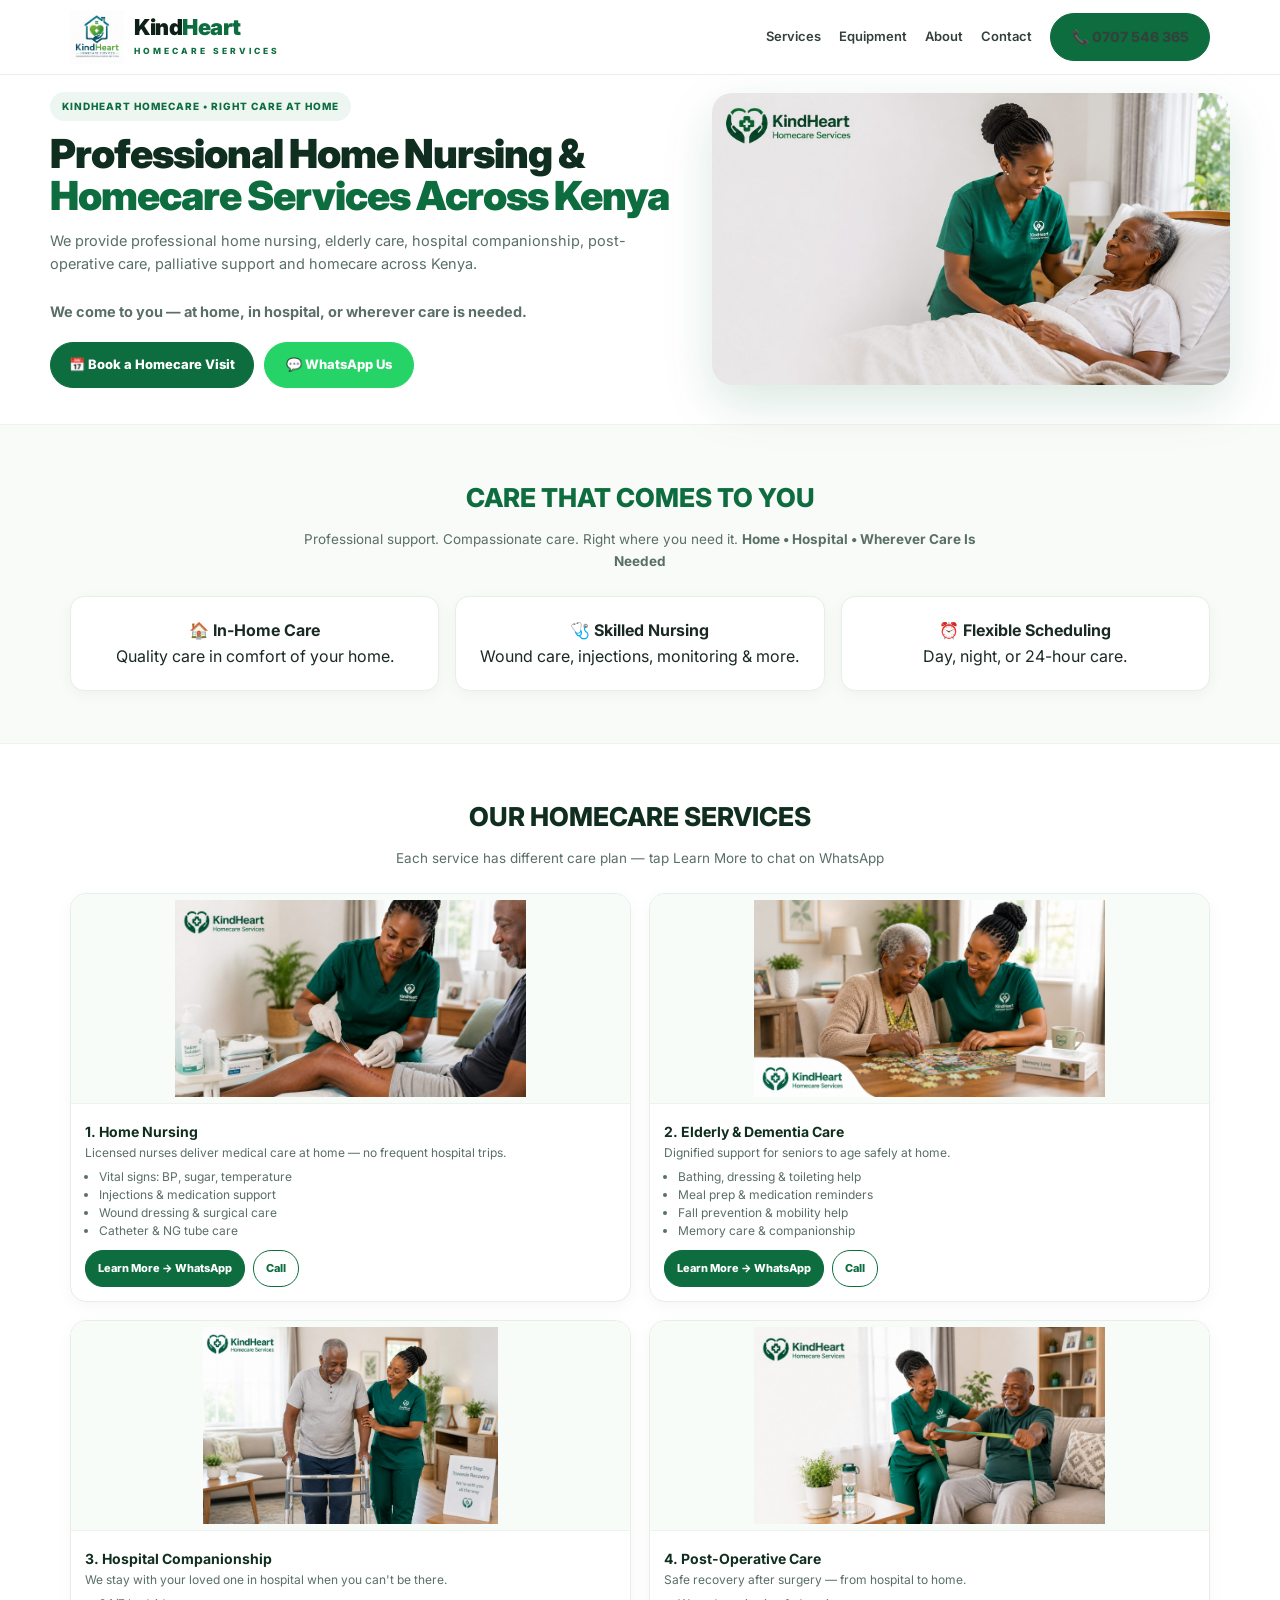
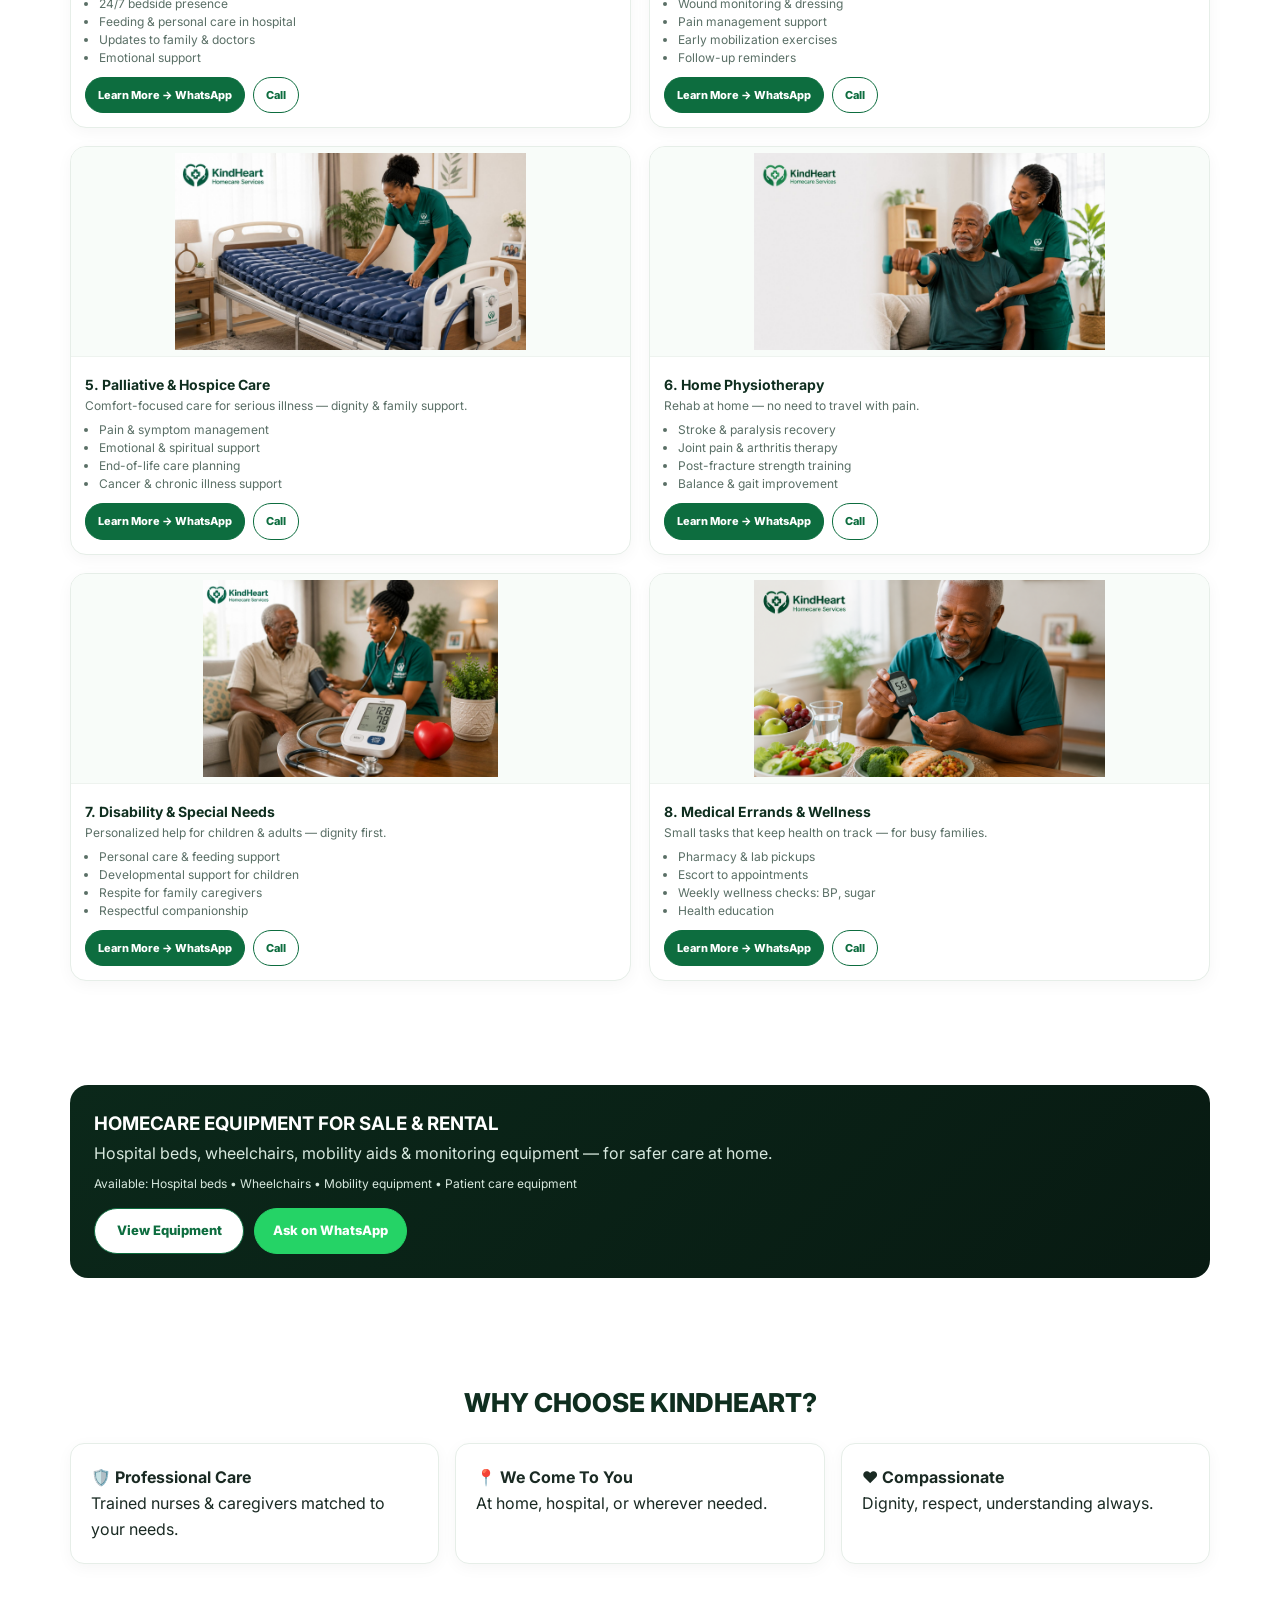
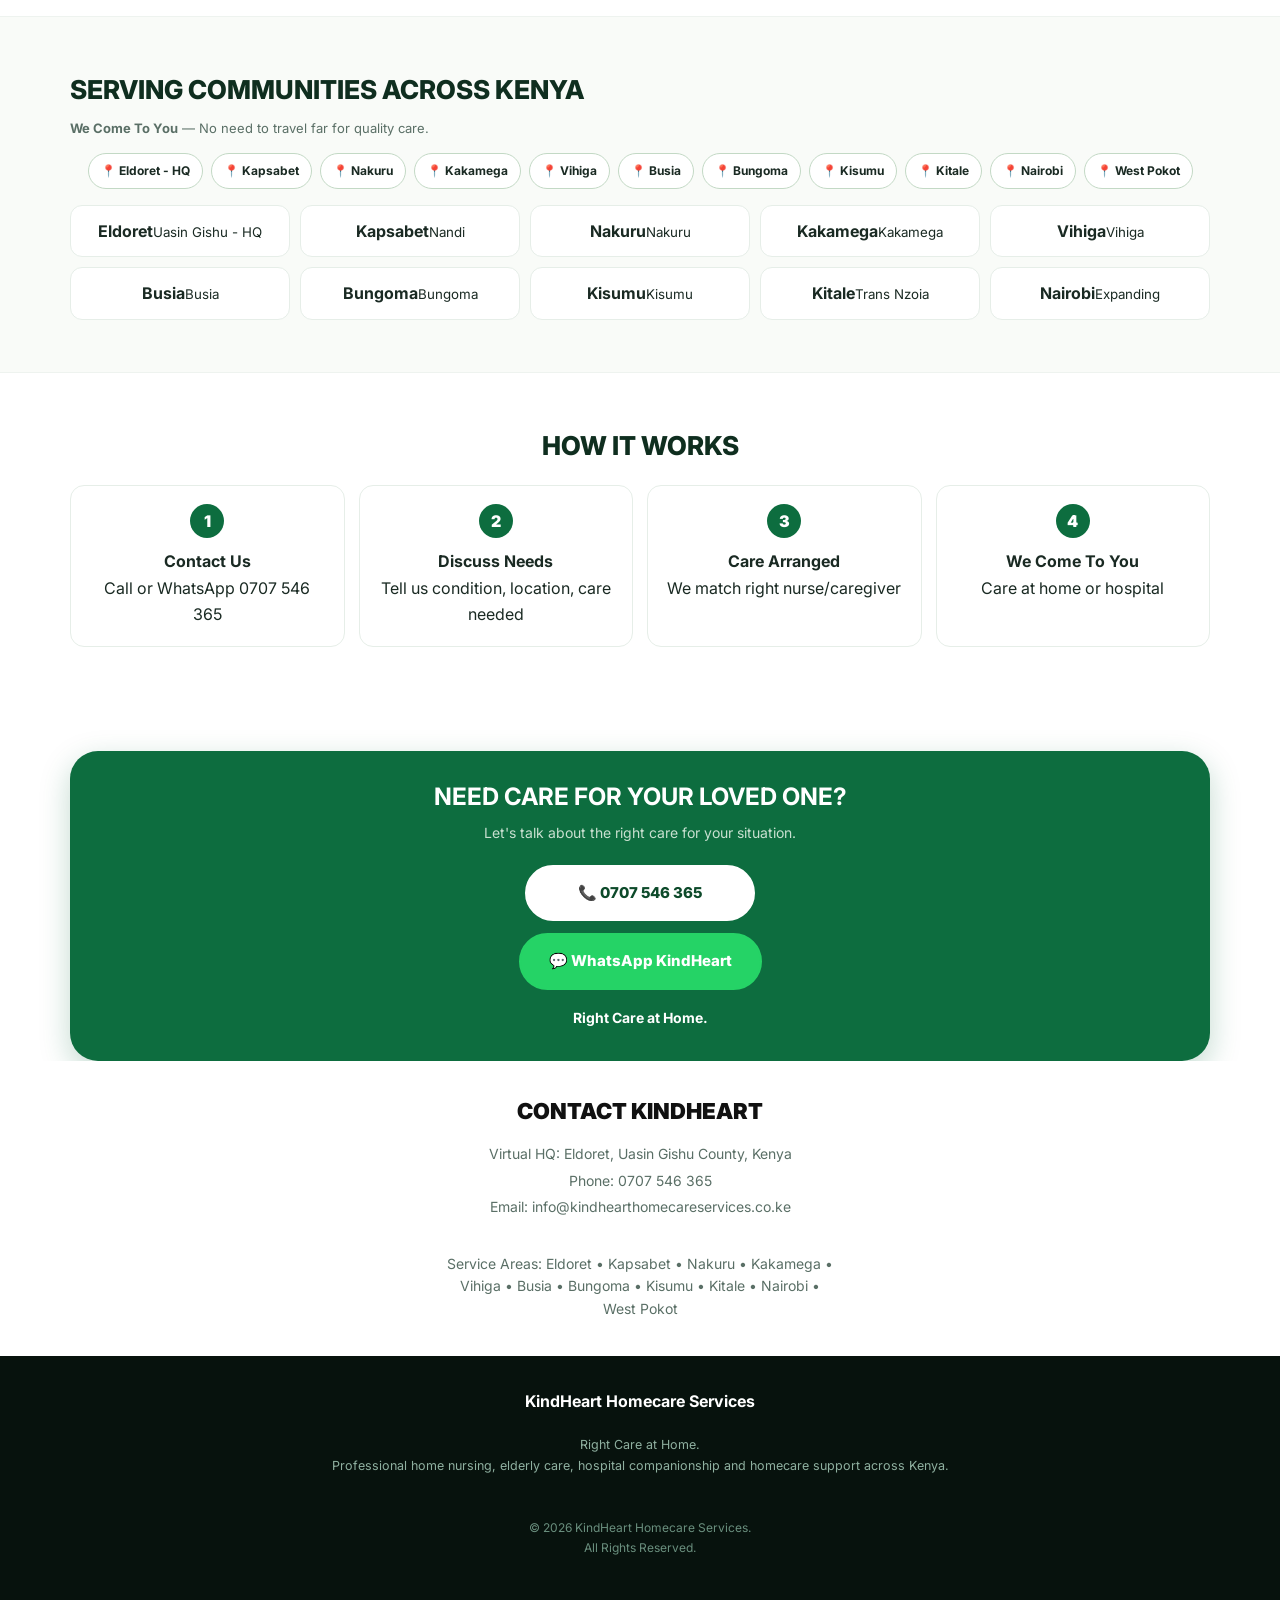
==== commit 3253301f: "Update index.html" ====
--- a/index.html
+++ b/index.html
@@ -2,80 +2,124 @@
 <html lang="en">
 <head>
 <meta charset="UTF-8">
-<meta name="viewport" content="width=device-width,initial-scale=1">
+<meta name="viewport" content="width=device-width,initial-scale=1,maximum-scale=5">
 <title>KindHeart Homecare Services Kenya | Home Nursing & Elderly Care Across Kenya</title>
 <meta name="description" content="Professional home nursing, elderly care, hospital companionship, post-operative care, palliative and homecare services across Kenya. Eldoret, Nakuru, Kakamega, Kisumu, Kapsabet, Vihiga, Busia, Bungoma, Kitale, Nairobi. Call 0707 546 365. We come to you.">
 <meta name="robots" content="index, follow">
-<meta property="og:title" content="KindHeart Homecare Services Kenya | Professional Homecare Across Kenya">
-<meta property="og:description" content="Right Care at Home. Professional home nursing, elderly care, hospital companionship across Kenya. Call 0707 546 365">
+<meta property="og:title" content="KindHeart Homecare Services Kenya">
+<meta property="og:description" content="Right Care at Home. Professional homecare across Kenya. Call 0707 546 365">
 <meta property="og:image" content="hero.jpg">
-<meta property="og:url" content="https://kindhearthomecareservices.co.ke">
 <link rel="canonical" href="https://kindhearthomecareservices.co.ke">
 <link href="https://fonts.googleapis.com/css2?family=Inter:wght@400;600;700;800;900&display=swap" rel="stylesheet">
 <script type="application/ld+json">
-{"@context":"https://schema.org","@type":"MedicalBusiness","name":"KindHeart Homecare Services","image":"https://kindhearthomecareservices.co.ke/logo.png","telephone":"+254707546365","email":"info@kindhearthomecareservices.co.ke","url":"https://kindhearthomecareservices.co.ke","address":{"@type":"PostalAddress","addressLocality":"Eldoret","addressCountry":"KE"},"areaServed":["Eldoret","Kapsabet","Nakuru","Kakamega","Vihiga","Busia","Bungoma","Kisumu","Kitale","Nairobi","West Pokot"],"priceRange":"$$","openingHours":"Mo-Su 00:00-23:59"}
+{"@context":"https://schema.org","@type":"MedicalBusiness","name":"KindHeart Homecare Services","telephone":"+254707546365","email":"info@kindhearthomecareservices.co.ke","url":"https://kindhearthomecareservices.co.ke","address":{"@type":"PostalAddress","addressLocality":"Eldoret","addressCountry":"KE"},"areaServed":["Eldoret","Kapsabet","Nakuru","Kakamega","Vihiga","Busia","Bungoma","Kisumu","Kitale","Nairobi","West Pokot"]}
 </script>
 <style>
 :root{--green:#0d6d3f;--green2:#0a4e2d;--light:#eef6f1;--muted:#5a6f66;--border:#e6eee8}
-*{box-sizing:border-box;margin:0;padding:0}body{font-family:Inter,Arial,sans-serif;color:#1a2a23;background:#fff;line-height:1.65}
+*{box-sizing:border-box;margin:0;padding:0}body{font-family:Inter,system-ui,Arial,sans-serif;color:#1a2a23;background:#fff;line-height:1.65;-webkit-font-smoothing:antialiased}
 a{text-decoration:none}img{max-width:100%;display:block}.container{max-width:1180px;margin:auto;padding:0 20px}
-header{position:sticky;top:0;z-index:100;background:#fff;border-bottom:1px solid #e8efe9}
-.head{max-width:1180px;margin:auto;padding:11px 20px;display:flex;align-items:center;justify-content:space-between}
-.logo{display:flex;align-items:center;gap:12px}.logo img{height:56px}.logo b{font-size:23px;font-weight:900;color:#0d1f16;line-height:.9}.logo b span{color:var(--green)}.logo small{display:block;font-size:9px;letter-spacing:3px;font-weight:800;color:var(--green)}
-.nav{display:flex;gap:18px;align-items:center;font-size:13px;font-weight:600}.btn{background:var(--green);color:#fff;padding:11px 18px;border-radius:32px;font-weight:800;font-size:13px;white-space:nowrap;min-width:150px;text-align:center;display:inline-flex;justify-content:center;border:1.5px solid var(--green)}
+header{position:sticky;top:0;z-index:100;background:rgba(255,255,255,.98);backdrop-filter:blur(12px);border-bottom:1px solid #e8efe9}
+.head{max-width:1180px;margin:auto;padding:10px 20px;display:flex;align-items:center;justify-content:space-between;gap:12px}
+.logo{display:flex;align-items:center;gap:10px}.logo img{height:54px}.logo b{font-size:22px;font-weight:900;color:#0d1f16;line-height:.9;letter-spacing:-.5px}.logo b span{color:var(--green)}.logo small{display:block;font-size:8.5px;letter-spacing:3px;font-weight:800;color:var(--green);margin-top:2px}
+.nav{display:flex;gap:18px;align-items:center;font-size:13px;font-weight:600;color:#33413a}
+.nav a{color:#33413a}
+.call-tab{background:var(--green);color:#fff;padding:11px 20px;border-radius:32px;font-weight:800;font-size:14px;white-space:nowrap;display:inline-flex;align-items:center;gap:6px;justify-content:center;border:1.5px solid var(--green);min-width:160px;transition:.2s}
+.call-tab:hover{background:var(--green2)}
+.btn{background:var(--green);color:#fff;padding:11px 18px;border-radius:32px;font-weight:800;font-size:13px;white-space:nowrap;min-width:150px;text-align:center;display:inline-flex;justify-content:center;align-items:center;gap:6px;border:1.5px solid var(--green)}
 .btn-light{background:#fff;color:var(--green)}.btn-wa{background:#25D366;border-color:#25D366}.btn-sm{padding:8px 12px;font-size:11px;min-width:auto;border-radius:18px}
-/* HERO - NO CROP FIX */
-.hero{padding:18px 0 40px}.hero-grid{display:grid;grid-template-columns:1.1fr .9fr;gap:28px;align-items:center}
+#mobCall{display:none}
+.hero{padding:16px 0 36px}.hero-grid{display:grid;grid-template-columns:1.1fr .9fr;gap:28px;align-items:center}
 .kicker{background:var(--light);color:var(--green);display:inline-block;padding:6px 12px;border-radius:20px;font-size:10px;font-weight:800;letter-spacing:1px;margin-bottom:12px}
 .hero h1{font-size:40px;line-height:1.05;letter-spacing:-1px;color:#0f2e1f;font-weight:900}.hero h1 span{color:var(--green)}.hero .lead{font-size:14.5px;color:var(--muted);margin:12px 0 18px}
-.hero-img{border-radius:18px;overflow:hidden;box-shadow:0 18px 50px rgba(13,109,63,.15);background:#fff;display:flex;align-items:center;justify-content:center}.hero-img img{width:100%;height:auto;max-height:520px;object-fit:contain;object-position:center top}
+.hero-img{border-radius:20px;overflow:hidden;box-shadow:0 18px 50px rgba(13,109,63,.15);background:#fff;display:flex;align-items:center;justify-content:center}.hero-img img{width:100%;height:auto;max-height:540px;object-fit:contain;object-position:center top}
 .hero-actions{display:flex;gap:10px;flex-wrap:wrap}section{padding:52px 0}.section-light{background:#f9fbf8;border-top:1px solid #eef3ef;border-bottom:1px solid #eef3ef}
 .h2{font-size:26px;font-weight:800;text-align:center;color:#0f2e1f}.sub{color:var(--muted);text-align:center;max-width:700px;margin:8px auto 24px;font-size:13.5px}
 .cards-3{display:grid;grid-template-columns:repeat(3,1fr);gap:16px}.card-soft{background:#fff;border:1px solid var(--border);border-radius:14px;padding:20px;text-align:center;box-shadow:0 4px 16px rgba(0,0,0,.04)}
-.services-grid{display:grid;grid-template-columns:repeat(2,1fr);gap:16px}
-/* SERVICE PHOTOS - FIT WELL NO CROP */
-.svc{background:#fff;border:1px solid var(--border);border-radius:16px;padding:16px;display:flex;gap:14px;box-shadow:0 4px 16px rgba(0,0,0,.04)}
-.svc img{width:110px;height:110px;object-fit:contain;background:#f6faf7;border-radius:10px;flex-shrink:0;padding:4px;border:1px solid #eef3ef}
-.svc b{font-size:14px;color:#0f2e1f}.svc p,.svc li{font-size:12px;color:#5a6f66;line-height:1.5}.svc ul{margin:6px 0 0 14px}.svc .actions{margin-top:10px;display:flex;gap:8px;flex-wrap:wrap}
+.services-grid{display:grid;grid-template-columns:repeat(2,1fr);gap:18px}
+.svc{background:#fff;border:1px solid var(--border);border-radius:16px;overflow:hidden;box-shadow:0 4px 16px rgba(0,0,0,.04);display:flex;flex-direction:column;transition:.2s}
+.svc:hover{transform:translateY(-3px);box-shadow:0 10px 24px rgba(0,0,0,.08)}
+.svc img{width:100%;height:210px;object-fit:contain;background:#f8fcf9;padding:6px;border-bottom:1px solid #eef3ef}
+.svc-content{padding:14px}.svc b{font-size:14px;color:#0f2e1f}.svc p,.svc li{font-size:12px;color:#5a6f66;line-height:1.5}.svc ul{margin:6px 0 0 14px}.svc .actions{margin-top:10px;display:flex;gap:8px;flex-wrap:wrap}
 .dark-card{background:linear-gradient(135deg,#0b281a,#081a12);color:#d7e8de;border-radius:18px;padding:24px}
 .pills{display:flex;flex-wrap:wrap;gap:8px;justify-content:center;margin-top:14px}.pill{background:#fff;border:1.5px solid #c3d9c5;padding:7px 12px;border-radius:20px;font-size:12px;font-weight:700}
 .loc-grid{display:grid;grid-template-columns:repeat(5,1fr);gap:10px;margin-top:16px}.loc{background:#fff;border:1px solid var(--border);border-radius:12px;padding:12px;text-align:center}
 .steps{display:grid;grid-template-columns:repeat(4,1fr);gap:14px;margin-top:18px}.step{background:#fff;border:1px solid var(--border);border-radius:14px;padding:18px;text-align:center}.step .num{width:34px;height:34px;background:var(--green);color:#fff;border-radius:50%;display:flex;align-items:center;justify-content:center;font-weight:900;margin:0 auto 10px}
-.cta{background:linear-gradient(135deg,#0d6d3f,#0a4e2d);color:#fff;border-radius:18px;padding:30px 20px;text-align:center}.cta h2{color:#fff;font-size:24px}.cta p{color:#b8d7c3;font-size:13px;max-width:640px;margin:8px auto 0}.cta-actions{margin-top:18px;display:flex;gap:10px;justify-content:center;flex-wrap:wrap}
-footer{background:#07120d;color:#8fb0a0;padding:36px 0 100px;font-size:12.5px}.foot-grid{display:grid;grid-template-columns:1.6fr .8fr 1fr;gap:24px}
-.mobile-bar{position:fixed;bottom:0;left:0;right:0;background:#fff;border-top:1px solid #e6eee8;display:none;padding:10px 12px;gap:10px;z-index:99}.mobile-bar .btn{flex:1;padding:13px}
-@media(max-width:900px){.nav{display:none}.container{padding:0 14px}.hero-grid{grid-template-columns:1fr;display:flex;flex-direction:column}.hero-grid>div:first-child{order:2}.hero-img{order:1;width:100%}.hero-img img{height:auto;max-height:none;object-fit:contain}.hero h1{font-size:28px}.hero-actions{flex-direction:column}.hero-actions .btn{width:100%}.cards-3,.services-grid,.loc-grid,.steps{grid-template-columns:1fr}.svc{flex-direction:row}.svc img{width:88px;height:88px}.foot-grid{grid-template-columns:1fr;text-align:center}.mobile-bar{display:flex}footer{padding-bottom:100px}}
+.cta-green{background:#0d6d3f;color:#fff;border-radius:28px;padding:32px 24px;text-align:center;box-shadow:0 10px 30px rgba(13,109,63,.25)}
+.cta-green h2{color:#fff;font-size:24px;line-height:1.2}.cta-green p{color:#c8e0d0;font-size:14px;max-width:560px;margin:10px auto 0}
+.cta-green .cta-actions{margin-top:20px;display:flex;flex-direction:column;gap:12px;align-items:center}
+.cta-green .btn-call{background:#fff;color:#0d4a2a;padding:14px 28px;border-radius:32px;font-weight:800;font-size:15px;min-width:230px;border:2px solid #fff;display:inline-flex;justify-content:center;align-items:center;gap:8px}
+.cta-green .btn-wa2{background:#25D366;color:#fff;padding:14px 28px;border-radius:32px;font-weight:800;font-size:15px;min-width:230px;border:2px solid #25D366;display:inline-flex;justify-content:center;align-items:center;gap:8px}
+footer{background:#07120d;color:#8fb0a0;padding:0 0 100px;font-size:12.5px}.contact-block{background:#fff;padding:32px 0;text-align:center}.contact-block h3{font-size:22px;font-weight:900;color:#111;margin-bottom:14px}.contact-block p{font-size:14px;color:#5a6f66;line-height:1.6;margin:4px 0}.foot-grid{text-align:center;padding:32px 20px;background:#07120d}
+.mobile-bar{position:fixed;bottom:0;left:0;right:0;background:rgba(255,255,255,.98);backdrop-filter:blur(12px);border-top:1px solid #e6eee8;display:none;padding:10px 12px;gap:10px;z-index:99;box-shadow:0 -8px 20px rgba(0,0,0,.08)}.mobile-bar .btn{flex:1;padding:14px;font-size:14px}
+@media(max-width:980px){
+.nav{display:none}#mobCall{display:inline-flex}
+.container{padding:0 14px}.hero{padding:10px 0 28px}.hero-grid{grid-template-columns:1fr;display:flex;flex-direction:column;gap:16px}.hero-grid>div:first-child{order:2;width:100%}.hero-img{order:1;width:100%}.hero-img img{max-height:none;height:auto}.hero h1{font-size:28px;line-height:1.1}.hero .lead{font-size:14px}.hero-actions{flex-direction:column}.hero-actions .btn{width:100%;padding:15px;font-size:14px}
+section{padding:36px 0}.h2{font-size:22px}.cards-3,.services-grid,.loc-grid,.steps{grid-template-columns:1fr;gap:12px}.svc img{height:200px}.contact-block{padding:24px 14px}.contact-block p{font-size:13px}.mobile-bar{display:flex}footer{padding-bottom:100px}
+.head{padding:10px 14px}.logo img{height:46px}.logo b{font-size:19px}.call-tab{min-width:auto;padding:10px 16px;font-size:13px}
+}
 </style>
 </head>
 <body>
-<header><div class="head"><div class="logo"><img src="logo.png" alt="KindHeart"><div><b>Kind<span>Heart</span></b><small>HOMECARE SERVICES</small></div></div><div class="nav"><a href="#services">Services</a><a href="#equipment">Equipment</a><a href="#about">About</a><a href="#contact">Contact</a><a class="btn" href="tel:+254707546365">0707&nbsp;546&nbsp;365</a></div><a class="btn" href="tel:+254707546365">0707&nbsp;546&nbsp;365</a></div></header>
+<header>
+<div class="head">
+<div class="logo"><img src="logo.png" alt="KindHeart Homecare"><div><b>Kind<span>Heart</span></b><small>HOMECARE SERVICES</small></div></div>
+<div class="nav">
+<a href="#services">Services</a>
+<a href="#equipment">Equipment</a>
+<a href="#about">About</a>
+<a href="#contact">Contact</a>
+<a class="call-tab" href="tel:+254707546365">📞 0707 546 365</a>
+</div>
+<a class="call-tab" href="tel:+254707546365" id="mobCall">📞 0707 546 365</a>
+</div>
+</header>
 
 <div class="container hero"><div class="hero-grid"><div><div class="kicker">KINDHEART HOMECARE • RIGHT CARE AT HOME</div><h1>Professional Home Nursing & <span>Homecare Services Across Kenya</span></h1><p class="lead">We provide professional home nursing, elderly care, hospital companionship, post-operative care, palliative support and homecare across Kenya.<br><br><b>We come to you — at home, in hospital, or wherever care is needed.</b></p><div class="hero-actions"><a class="btn" href="tel:+254707546365">📅 Book a Homecare Visit</a><a class="btn btn-wa" href="https://wa.me/254707546365?text=Hello%20KindHeart%2C%20I%20need%20homecare">💬 WhatsApp Us</a></div></div><div class="hero-img"><img src="hero.jpg" alt="KindHeart home nursing Kenya"></div></div></div>
 
 <section class="section-light"><div class="container"><h2 class="h2" style="color:var(--green)">CARE THAT COMES TO YOU</h2><p class="sub">Professional support. Compassionate care. Right where you need it. <b>Home • Hospital • Wherever Care Is Needed</b></p><div class="cards-3"><div class="card-soft"><b>🏠 In-Home Care</b><p>Quality care in comfort of your home.</p></div><div class="card-soft"><b>🩺 Skilled Nursing</b><p>Wound care, injections, monitoring & more.</p></div><div class="card-soft"><b>⏰ Flexible Scheduling</b><p>Day, night, or 24-hour care.</p></div></div></div></section>
 
 <section id="services"><div class="container"><h2 class="h2">OUR HOMECARE SERVICES</h2><p class="sub">Each service has different care plan — tap Learn More to chat on WhatsApp</p><div class="services-grid">
-
-<div class="svc"><img src="wound-care.jpg" alt="Home Nursing"><div><b>1. Home Nursing</b><p>Licensed nurses deliver medical care at home — no need for frequent hospital trips.</p><ul><li>Vital signs: BP, sugar, temperature</li><li>Injections & medication support</li><li>Wound dressing & surgical care</li><li>Catheter & NG tube care</li></ul><div class="actions"><a class="btn btn-sm" href="https://wa.me/254707546365?text=Hello%20KindHeart%2C%20I%20need%20HOME%20NURSING%20in%20my%20area.%20Please%20share%20details.">Learn More → WhatsApp</a><a class="btn btn-light btn-sm" href="tel:+254707546365">Call</a></div></div></div>
-
-<div class="svc"><img src="dementia-care.jpg" alt="Elderly Care"><div><b>2. Elderly & Dementia Care</b><p>Dignified support for seniors to age safely at home with companionship.</p><ul><li>Bathing, dressing & toileting help</li><li>Meal prep & medication reminders</li><li>Fall prevention & mobility help</li><li>Memory care & companionship</li></ul><div class="actions"><a class="btn btn-sm" href="https://wa.me/254707546365?text=Hello%20KindHeart%2C%20I%20need%20ELDERLY%20CARE%20in%20my%20area.">Learn More → WhatsApp</a><a class="btn btn-light btn-sm" href="tel:+254707546365">Call</a></div></div></div>
-
-<div class="svc"><img src="post-hospital-recovery.jpg" alt="Hospital Companionship"><div><b>3. Hospital Companionship</b><p>We stay with your loved one in hospital when you can't be there.</p><ul><li>24/7 bedside presence</li><li>Feeding & personal care in hospital</li><li>Updates to family & doctors</li><li>Emotional support</li></ul><div class="actions"><a class="btn btn-sm" href="https://wa.me/254707546365?text=Hello%20KindHeart%2C%20I%20need%20HOSPITAL%20COMPANIONSHIP">Learn More → WhatsApp</a><a class="btn btn-light btn-sm" href="tel:+254707546365">Call</a></div></div></div>
-
-<div class="svc"><img src="home-physiotherapy.jpg" alt="Post-Operative Care"><div><b>4. Post-Operative Care</b><p>Safe recovery after surgery — from hospital to home without complications.</p><ul><li>Wound monitoring & dressing</li><li>Pain management support</li><li>Early mobilization exercises</li><li>Follow-up reminders</li></ul><div class="actions"><a class="btn btn-sm" href="https://wa.me/254707546365?text=Hello%20KindHeart%2C%20I%20need%20POST-OPERATIVE%20CARE">Learn More → WhatsApp</a><a class="btn btn-light btn-sm" href="tel:+254707546365">Call</a></div></div></div>
-
-<div class="svc"><img src="pressure-sores.jpg" alt="Palliative Care"><div><b>5. Palliative & Hospice Care</b><p>Comfort-focused care for serious illness — pain relief, dignity, family support.</p><ul><li>Pain & symptom management</li><li>Emotional & spiritual support</li><li>End-of-life care planning</li><li>Cancer & chronic illness support</li></ul><div class="actions"><a class="btn btn-sm" href="https://wa.me/254707546365?text=Hello%20KindHeart%2C%20I%20need%20PALLIATIVE%20CARE">Learn More → WhatsApp</a><a class="btn btn-light btn-sm" href="tel:+254707546365">Call</a></div></div></div>
-
-<div class="svc"><img src="stroke-recovery.jpg" alt="Physiotherapy"><div><b>6. Home Physiotherapy</b><p>Rehab at home — no need to travel with pain. Qualified physiotherapists.</p><ul><li>Stroke & paralysis recovery</li><li>Joint pain & arthritis therapy</li><li>Post-fracture strength training</li><li>Balance & gait improvement</li></ul><div class="actions"><a class="btn btn-sm" href="https://wa.me/254707546365?text=Hello%20KindHeart%2C%20I%20need%20HOME%20PHYSIOTHERAPY">Learn More → WhatsApp</a><a class="btn btn-light btn-sm" href="tel:+254707546365">Call</a></div></div></div>
-
-<div class="svc"><img src="nursing.jpg" alt="Disability Support"><div><b>7. Disability & Special Needs</b><p>Personalized help for children & adults with disabilities — dignity first.</p><ul><li>Personal care & feeding support</li><li>Developmental support for children</li><li>Respite for family caregivers</li><li>Respectful companionship</li></ul><div class="actions"><a class="btn btn-sm" href="https://wa.me/254707546365?text=Hello%20KindHeart%2C%20I%20need%20DISABILITY%20SUPPORT">Learn More → WhatsApp</a><a class="btn btn-light btn-sm" href="tel:+254707546365">Call</a></div></div></div>
-
-<div class="svc"><img src="diabetes.png" alt="Medical Errands"><div><b>8. Medical Errands & Wellness</b><p>Small tasks that keep health on track — for busy families or elderly alone.</p><ul><li>Pharmacy & lab pickups</li><li>Escort to appointments</li><li>Weekly wellness checks: BP, sugar</li><li>Health education</li></ul><div class="actions"><a class="btn btn-sm" href="https://wa.me/254707546365?text=Hello%20KindHeart%2C%20I%20need%20MEDICAL%20ERRANDS%20%26%20WELLNESS%20CHECKS">Learn More → WhatsApp</a><a class="btn btn-light btn-sm" href="tel:+254707546365">Call</a></div></div></div>
-
+<div class="svc"><img src="wound-care.jpg" alt="Home Nursing"><div class="svc-content"><b>1. Home Nursing</b><p>Licensed nurses deliver medical care at home — no frequent hospital trips.</p><ul><li>Vital signs: BP, sugar, temperature</li><li>Injections & medication support</li><li>Wound dressing & surgical care</li><li>Catheter & NG tube care</li></ul><div class="actions"><a class="btn btn-sm" href="https://wa.me/254707546365?text=Hello%20KindHeart%2C%20I%20need%20HOME%20NURSING%20in%20my%20area.">Learn More → WhatsApp</a><a class="btn btn-light btn-sm" href="tel:+254707546365">Call</a></div></div></div>
+<div class="svc"><img src="dementia-care.jpg" alt="Elderly Care"><div class="svc-content"><b>2. Elderly & Dementia Care</b><p>Dignified support for seniors to age safely at home.</p><ul><li>Bathing, dressing & toileting help</li><li>Meal prep & medication reminders</li><li>Fall prevention & mobility help</li><li>Memory care & companionship</li></ul><div class="actions"><a class="btn btn-sm" href="https://wa.me/254707546365?text=Hello%20KindHeart%2C%20I%20need%20ELDERLY%20CARE">Learn More → WhatsApp</a><a class="btn btn-light btn-sm" href="tel:+254707546365">Call</a></div></div></div>
+<div class="svc"><img src="post-hospital-recovery.jpg" alt="Hospital Companionship"><div class="svc-content"><b>3. Hospital Companionship</b><p>We stay with your loved one in hospital when you can't be there.</p><ul><li>24/7 bedside presence</li><li>Feeding & personal care in hospital</li><li>Updates to family & doctors</li><li>Emotional support</li></ul><div class="actions"><a class="btn btn-sm" href="https://wa.me/254707546365?text=Hello%20KindHeart%2C%20I%20need%20HOSPITAL%20COMPANIONSHIP">Learn More → WhatsApp</a><a class="btn btn-light btn-sm" href="tel:+254707546365">Call</a></div></div></div>
+<div class="svc"><img src="home-physiotherapy.jpg" alt="Post-Operative Care"><div class="svc-content"><b>4. Post-Operative Care</b><p>Safe recovery after surgery — from hospital to home.</p><ul><li>Wound monitoring & dressing</li><li>Pain management support</li><li>Early mobilization exercises</li><li>Follow-up reminders</li></ul><div class="actions"><a class="btn btn-sm" href="https://wa.me/254707546365?text=Hello%20KindHeart%2C%20I%20need%20POST-OPERATIVE%20CARE">Learn More → WhatsApp</a><a class="btn btn-light btn-sm" href="tel:+254707546365">Call</a></div></div></div>
+<div class="svc"><img src="pressure-sores.jpg" alt="Palliative Care"><div class="svc-content"><b>5. Palliative & Hospice Care</b><p>Comfort-focused care for serious illness — dignity & family support.</p><ul><li>Pain & symptom management</li><li>Emotional & spiritual support</li><li>End-of-life care planning</li><li>Cancer & chronic illness support</li></ul><div class="actions"><a class="btn btn-sm" href="https://wa.me/254707546365?text=Hello%20KindHeart%2C%20I%20need%20PALLIATIVE%20CARE">Learn More → WhatsApp</a><a class="btn btn-light btn-sm" href="tel:+254707546365">Call</a></div></div></div>
+<div class="svc"><img src="stroke-recovery.jpg" alt="Physiotherapy"><div class="svc-content"><b>6. Home Physiotherapy</b><p>Rehab at home — no need to travel with pain.</p><ul><li>Stroke & paralysis recovery</li><li>Joint pain & arthritis therapy</li><li>Post-fracture strength training</li><li>Balance & gait improvement</li></ul><div class="actions"><a class="btn btn-sm" href="https://wa.me/254707546365?text=Hello%20KindHeart%2C%20I%20need%20HOME%20PHYSIOTHERAPY">Learn More → WhatsApp</a><a class="btn btn-light btn-sm" href="tel:+254707546365">Call</a></div></div></div>
+<div class="svc"><img src="nursing.jpg" alt="Disability Support"><div class="svc-content"><b>7. Disability & Special Needs</b><p>Personalized help for children & adults — dignity first.</p><ul><li>Personal care & feeding support</li><li>Developmental support for children</li><li>Respite for family caregivers</li><li>Respectful companionship</li></ul><div class="actions"><a class="btn btn-sm" href="https://wa.me/254707546365?text=Hello%20KindHeart%2C%20I%20need%20DISABILITY%20SUPPORT">Learn More → WhatsApp</a><a class="btn btn-light btn-sm" href="tel:+254707546365">Call</a></div></div></div>
+<div class="svc"><img src="diabetes.png" alt="Medical Errands"><div class="svc-content"><b>8. Medical Errands & Wellness</b><p>Small tasks that keep health on track — for busy families.</p><ul><li>Pharmacy & lab pickups</li><li>Escort to appointments</li><li>Weekly wellness checks: BP, sugar</li><li>Health education</li></ul><div class="actions"><a class="btn btn-sm" href="https://wa.me/254707546365?text=Hello%20KindHeart%2C%20I%20need%20MEDICAL%20ERRANDS">Learn More → WhatsApp</a><a class="btn btn-light btn-sm" href="tel:+254707546365">Call</a></div></div></div>
 </div></div></section>
 
-<section id="equipment"><div class="container"><div class="dark-card"><h3 style="color:#fff">HOMECARE EQUIPMENT FOR SALE & RENTAL</h3><p>Hospital beds, wheelchairs, mobility aids & monitoring equipment — for safer care at home.</p><p style="margin-top:8px;font-size:12px">Available: Hospital beds • Wheelchairs • Mobility equipment • Patient care equipment</p><div style="display:flex;gap:10px;margin-top:14px;flex-wrap:wrap"><a class="btn" style="background:#fff;color:var(--green)" href="https://wa.me/254707546365?text=Hello%20KindHeart%2C%20I%20want%20EQUIPMENT%20for%20sale%2Frental">View Equipment</a><a class="btn btn-wa" href="https://wa.me/254707546365?text=Hello%20KindHeart%2C%20I%20need%20equipment">Ask on WhatsApp</a></div></div></div></section>
+<section id="equipment"><div class="container"><div class="dark-card"><h3 style="color:#fff">HOMECARE EQUIPMENT FOR SALE & RENTAL</h3><p>Hospital beds, wheelchairs, mobility aids & monitoring equipment — for safer care at home.</p><p style="margin-top:8px;font-size:12px">Available: Hospital beds • Wheelchairs • Mobility equipment • Patient care equipment</p><div style="display:flex;gap:10px;margin-top:14px;flex-wrap:wrap"><a class="btn" style="background:#fff;color:var(--green)" href="https://wa.me/254707546365?text=Hello%20KindHeart%2C%20I%20want%20EQUIPMENT">View Equipment</a><a class="btn btn-wa" href="https://wa.me/254707546365?text=Hello%20KindHeart%2C%20I%20need%20equipment">Ask on WhatsApp</a></div></div></div></section>
 
 <section id="about"><div class="container"><h2 class="h2">WHY CHOOSE KINDHEART?</h2><div class="cards-3" style="margin-top:18px"><div class="card-soft" style="text-align:left"><b>🛡️ Professional Care</b><p>Trained nurses & caregivers matched to your needs.</p></div><div class="card-soft" style="text-align:left"><b>📍 We Come To You</b><p>At home, hospital, or wherever needed.</p></div><div class="card-soft" style="text-align:left"><b>❤️ Compassionate</b><p>Dignity, respect, understanding always.</p></div></div></div></section>
 
-<section class="section-light"><div class="container"><h2 class="h2" style="text-align:left">SERVING COMMUNITIES ACROSS KENYA</h2><p style="font-size:13px;color:var(--muted);margin-top:6px"><b>We Come To You</b> — No need to travel far for quality care.</p><div class="pills"><span class="pill">📍 Eldoret - HQ</span><span class="pill">📍 Kapsabet</span><span class="pill">📍 Nakuru</span><span class="pill">📍 Kakamega</span><span class="pill">📍 Vihiga</span><span class="pill">📍 Busia</span><span class="pill">📍 Bungoma</span><span class="pill">📍 Kisumu</span><span class="pill">📍 Kitale</span><span class="pill">📍 Nairobi</span><span class="pill">📍 West Pokot</span></div><div class="loc-grid"><div class="loc"><b>Eldoret</b><small>Uasin Gishu - HQ</small></div><div class="loc"><b>Kapsabet</b><small>Nandi</small></div><div class="
+<section class="section-light"><div class="container"><h2 class="h2" style="text-align:left">SERVING COMMUNITIES ACROSS KENYA</h2><p style="font-size:13px;color:var(--muted);margin-top:6px"><b>We Come To You</b> — No need to travel far for quality care.</p><div class="pills"><span class="pill">📍 Eldoret - HQ</span><span class="pill">📍 Kapsabet</span><span class="pill">📍 Nakuru</span><span class="pill">📍 Kakamega</span><span class="pill">📍 Vihiga</span><span class="pill">📍 Busia</span><span class="pill">📍 Bungoma</span><span class="pill">📍 Kisumu</span><span class="pill">📍 Kitale</span><span class="pill">📍 Nairobi</span><span class="pill">📍 West Pokot</span></div><div class="loc-grid"><div class="loc"><b>Eldoret</b><small>Uasin Gishu - HQ</small></div><div class="loc"><b>Kapsabet</b><small>Nandi</small></div><div class="loc"><b>Nakuru</b><small>Nakuru</small></div><div class="loc"><b>Kakamega</b><small>Kakamega</small></div><div class="loc"><b>Vihiga</b><small>Vihiga</small></div><div class="loc"><b>Busia</b><small>Busia</small></div><div class="loc"><b>Bungoma</b><small>Bungoma</small></div><div class="loc"><b>Kisumu</b><small>Kisumu</small></div><div class="loc"><b>Kitale</b><small>Trans Nzoia</small></div><div class="loc"><b>Nairobi</b><small>Expanding</small></div></div></div></section>
+
+<section id="how"><div class="container"><h2 class="h2">HOW IT WORKS</h2><div class="steps"><div class="step"><div class="num">1</div><b>Contact Us</b><p>Call or WhatsApp 0707 546 365</p></div><div class="step"><div class="num">2</div><b>Discuss Needs</b><p>Tell us condition, location, care needed</p></div><div class="step"><div class="num">3</div><b>Care Arranged</b><p>We match right nurse/caregiver</p></div><div class="step"><div class="num">4</div><b>We Come To You</b><p>Care at home or hospital</p></div></div></div></section>
+
+<section id="contact" style="padding-bottom:0"><div class="container">
+<div class="cta-green">
+<h2>NEED CARE FOR YOUR LOVED ONE?</h2>
+<p>Let's talk about the right care for your situation.</p>
+<div class="cta-actions">
+<a class="btn-call" href="tel:+254707546365">📞 0707 546 365</a>
+<a class="btn-wa2" href="https://wa.me/254707546365">💬 WhatsApp KindHeart</a>
+</div>
+<p style="margin-top:16px;font-size:14px;font-weight:700;color:#fff">Right Care at Home.</p>
+</div>
+</div>
+<div class="contact-block">
+<h3>CONTACT KINDHEART</h3>
+<p>Virtual HQ: Eldoret, Uasin Gishu County, Kenya</p>
+<p>Phone: 0707 546 365</p>
+<p>Email: info@kindhearthomecareservices.co.ke</p>
+<br>
+<p>Service Areas: Eldoret • Kapsabet • Nakuru • Kakamega •<br>Vihiga • Busia • Bungoma • Kisumu • Kitale • Nairobi •<br>West Pokot</p>
+</div>
+</section>
+
+<footer><div class="container"><div class="foot-grid"><b style="color:#fff;font-size:16px">KindHeart Homecare Services</b><br><br><span style="color:#8fb0a0">Right Care at Home.<br>Professional home nursing, elderly care, hospital companionship and homecare support across Kenya.</span><br><br><br><span style="color:#6a8f7e;font-size:12px">© 2026 KindHeart Homecare Services.<br>All Rights Reserved.</span></div></div></footer>
+
+<div class="mobile-bar"><a class="btn" href="tel:+254707546365">📞 Call Now</a><a class="btn btn-wa" href="https://wa.me/254707546365">💬 WhatsApp</a></div>
+</body>
+</html>
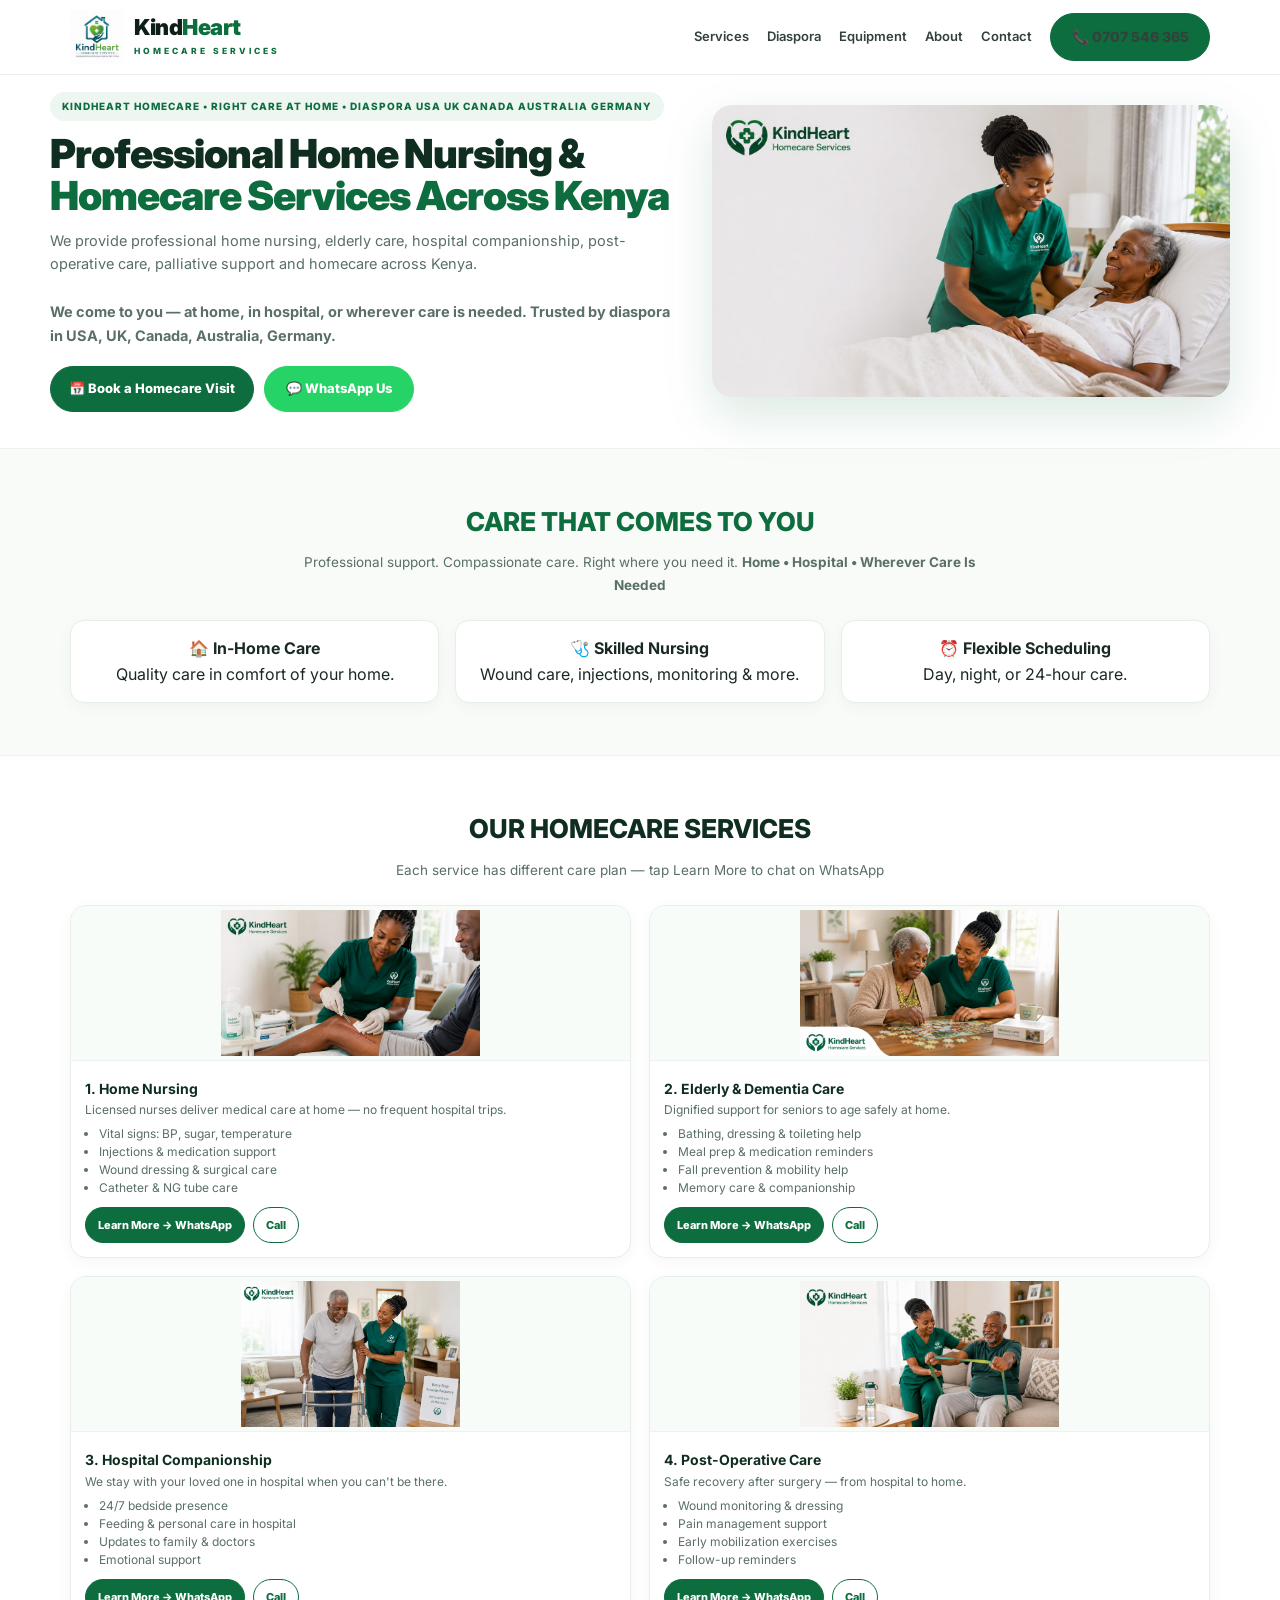
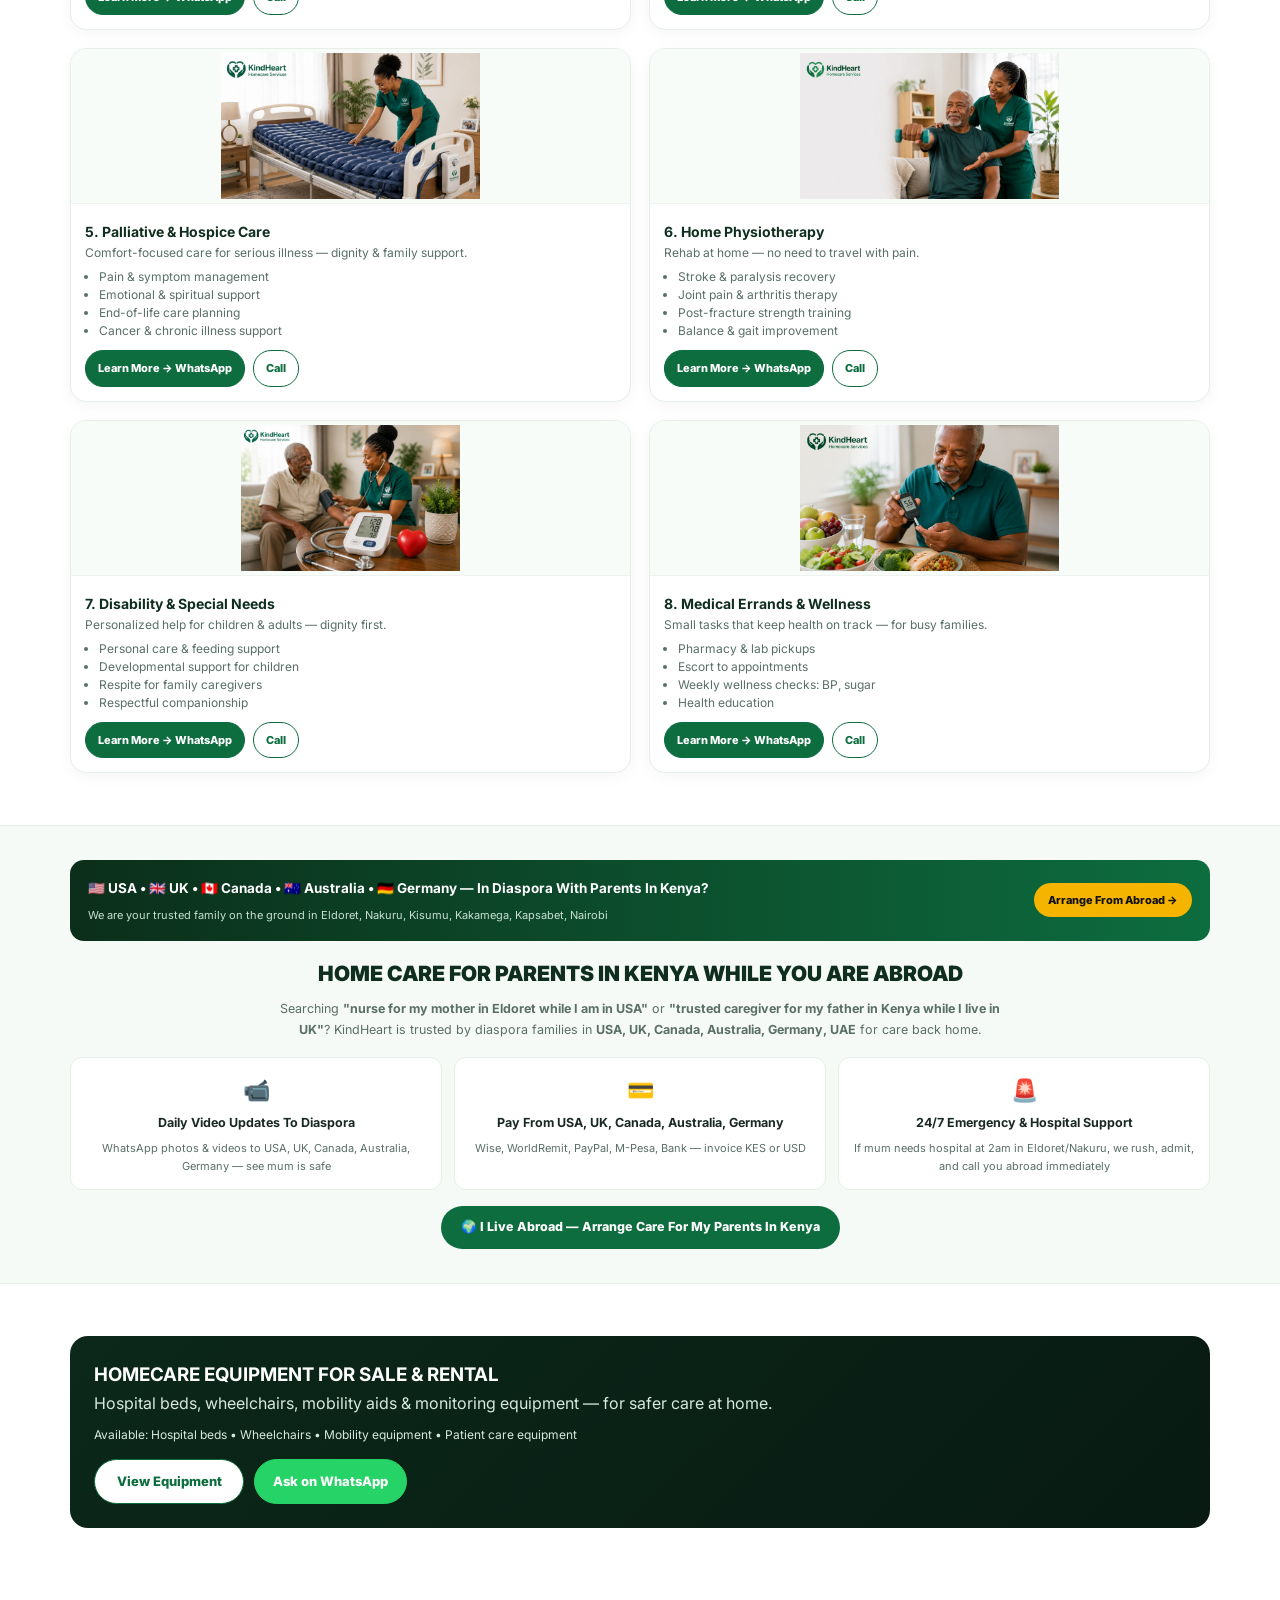
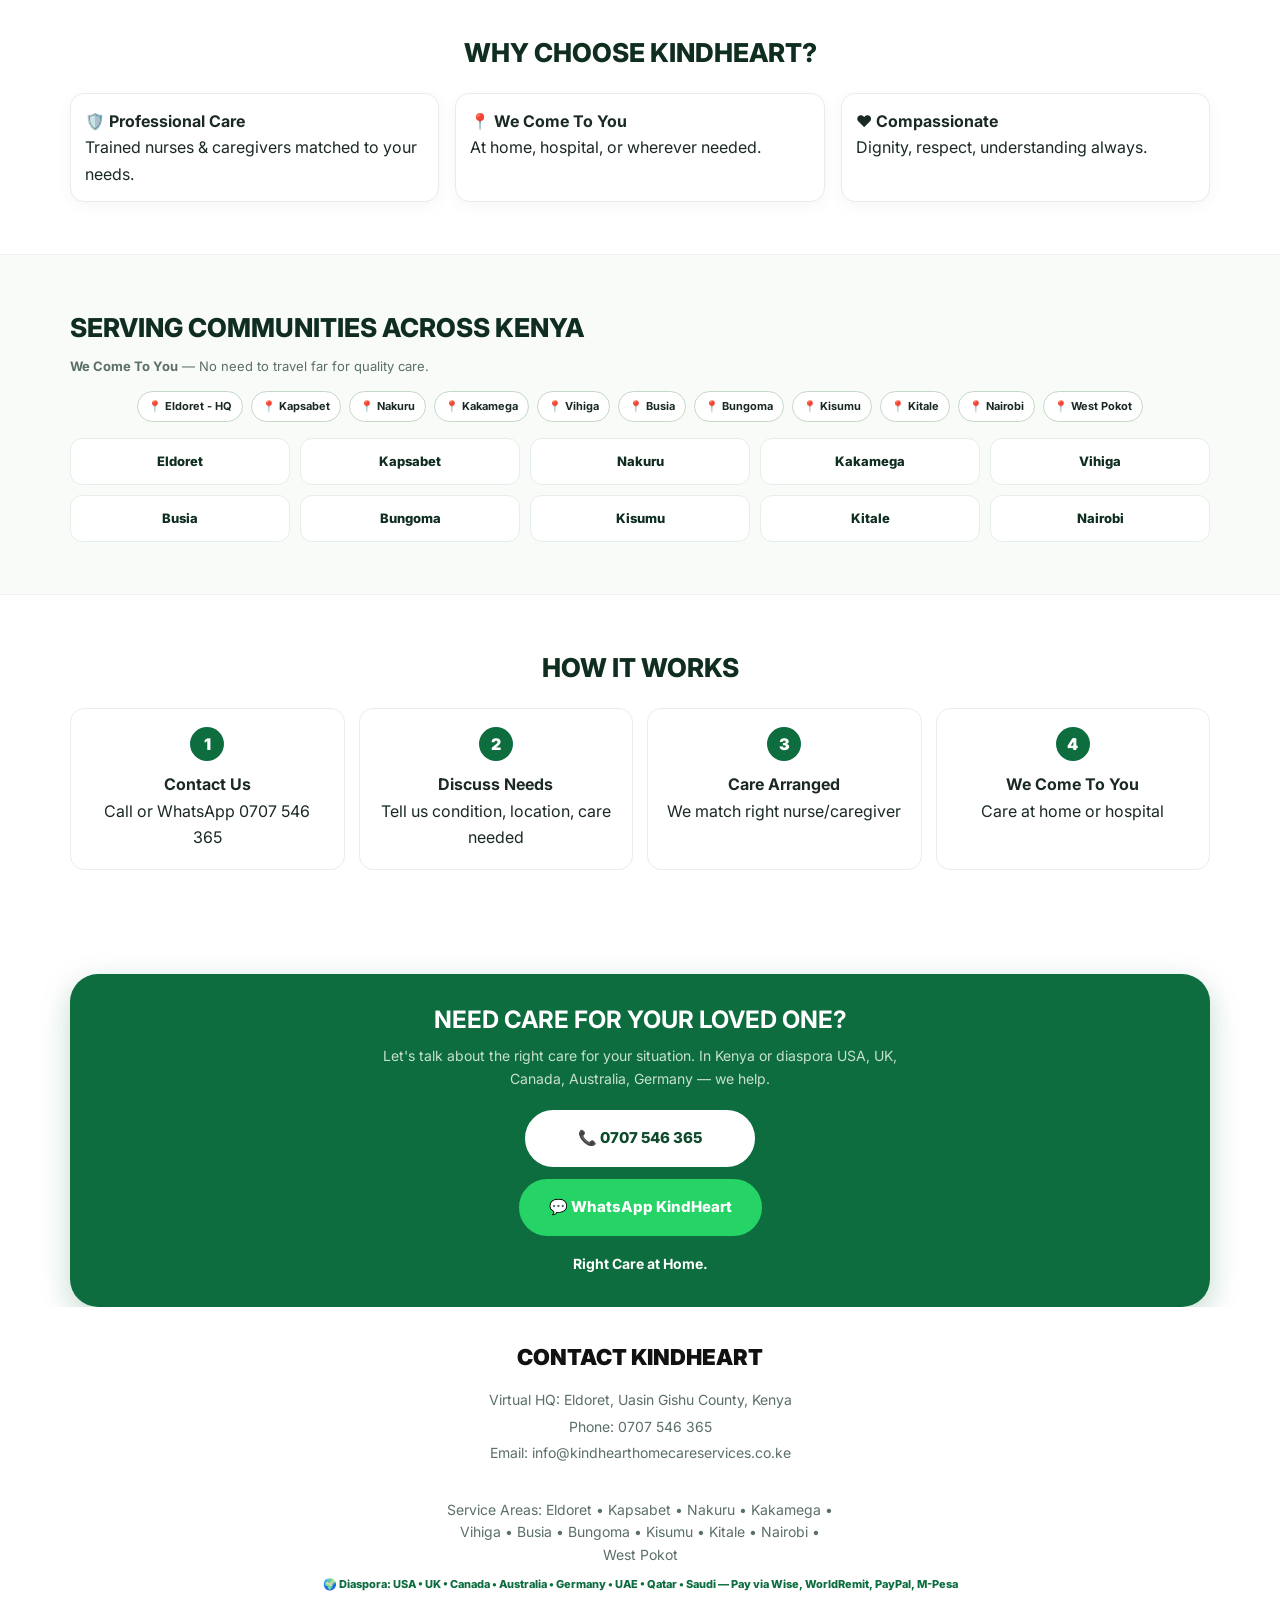
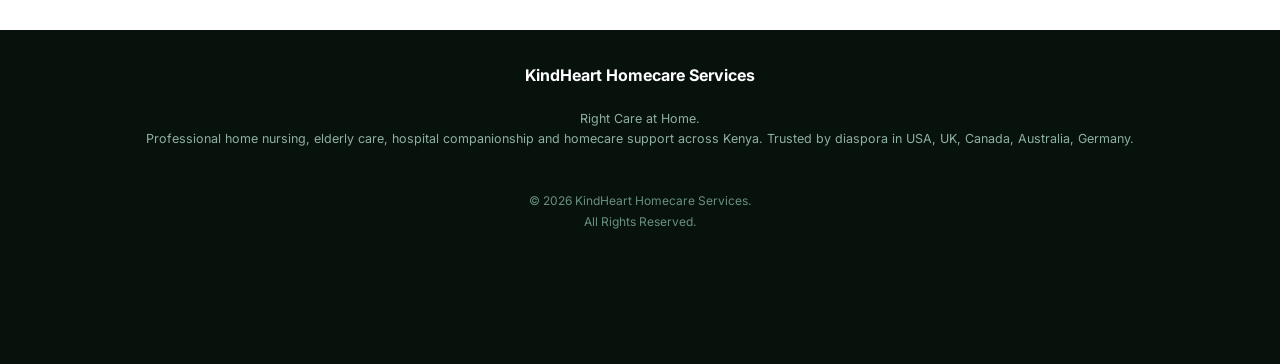
==== commit dc0b75ed: "Update index.html" ====
--- a/index.html
+++ b/index.html
@@ -3,16 +3,16 @@
 <head>
 <meta charset="UTF-8">
 <meta name="viewport" content="width=device-width,initial-scale=1,maximum-scale=5">
-<title>KindHeart Homecare Services Kenya | Home Nursing & Elderly Care Across Kenya</title>
-<meta name="description" content="Professional home nursing, elderly care, hospital companionship, post-operative care, palliative and homecare services across Kenya. Eldoret, Nakuru, Kakamega, Kisumu, Kapsabet, Vihiga, Busia, Bungoma, Kitale, Nairobi. Call 0707 546 365. We come to you.">
+<title>KindHeart Homecare Services Kenya | Home Nursing & Elderly Care Across Kenya | Diaspora USA UK Canada Australia Germany</title>
+<meta name="description" content="Professional home nursing, elderly care, hospital companionship, post-operative care, palliative and homecare services across Kenya. Trusted by diaspora in USA, UK, Canada, Australia, Germany for parents back home in Eldoret, Nakuru, Kakamega, Kisumu, Kapsabet, Vihiga, Busia, Bungoma, Kitale, Nairobi. Call 0707 546 365. We come to you.">
 <meta name="robots" content="index, follow">
 <meta property="og:title" content="KindHeart Homecare Services Kenya">
-<meta property="og:description" content="Right Care at Home. Professional homecare across Kenya. Call 0707 546 365">
+<meta property="og:description" content="Right Care at Home. Professional homecare across Kenya. Trusted by diaspora USA UK Canada Australia Germany. Call 0707 546 365">
 <meta property="og:image" content="hero.jpg">
 <link rel="canonical" href="https://kindhearthomecareservices.co.ke">
 <link href="https://fonts.googleapis.com/css2?family=Inter:wght@400;600;700;800;900&display=swap" rel="stylesheet">
 <script type="application/ld+json">
-{"@context":"https://schema.org","@type":"MedicalBusiness","name":"KindHeart Homecare Services","telephone":"+254707546365","email":"info@kindhearthomecareservices.co.ke","url":"https://kindhearthomecareservices.co.ke","address":{"@type":"PostalAddress","addressLocality":"Eldoret","addressCountry":"KE"},"areaServed":["Eldoret","Kapsabet","Nakuru","Kakamega","Vihiga","Busia","Bungoma","Kisumu","Kitale","Nairobi","West Pokot"]}
+{"@context":"https://schema.org","@type":"MedicalBusiness","name":"KindHeart Homecare Services","telephone":"+254707546365","email":"info@kindhearthomecareservices.co.ke","url":"https://kindhearthomecareservices.co.ke","address":{"@type":"PostalAddress","addressLocality":"Eldoret","addressCountry":"KE"},"areaServed":["Eldoret","Kapsabet","Nakuru","Kakamega","Vihiga","Busia","Bungoma","Kisumu","Kitale","Nairobi","West Pokot","United States","United Kingdom","Canada","Australia","Germany"]}
 </script>
 <style>
 :root{--green:#0d6d3f;--green2:#0a4e2d;--light:#eef6f1;--muted:#5a6f66;--border:#e6eee8}
@@ -42,7 +42,10 @@
 .svc-content{padding:14px}.svc b{font-size:14px;color:#0f2e1f}.svc p,.svc li{font-size:12px;color:#5a6f66;line-height:1.5}.svc ul{margin:6px 0 0 14px}.svc .actions{margin-top:10px;display:flex;gap:8px;flex-wrap:wrap}
 .dark-card{background:linear-gradient(135deg,#0b281a,#081a12);color:#d7e8de;border-radius:18px;padding:24px}
 .pills{display:flex;flex-wrap:wrap;gap:8px;justify-content:center;margin-top:14px}.pill{background:#fff;border:1.5px solid #c3d9c5;padding:7px 12px;border-radius:20px;font-size:12px;font-weight:700}
-.loc-grid{display:grid;grid-template-columns:repeat(5,1fr);gap:10px;margin-top:16px}.loc{background:#fff;border:1px solid var(--border);border-radius:12px;padding:12px;text-align:center}
+/* UPDATED - ORDERLY TOWNS ONE NAME */
+.loc-grid{display:grid;grid-template-columns:repeat(5,1fr);gap:10px;margin-top:16px}
+.loc{background:#fff;border:1px solid var(--border);border-radius:12px;padding:14px 8px;text-align:center;display:flex;align-items:center;justify-content:center}
+.loc b{font-size:13px;color:#0f2e1f;font-weight:800}
 .steps{display:grid;grid-template-columns:repeat(4,1fr);gap:14px;margin-top:18px}.step{background:#fff;border:1px solid var(--border);border-radius:14px;padding:18px;text-align:center}.step .num{width:34px;height:34px;background:var(--green);color:#fff;border-radius:50%;display:flex;align-items:center;justify-content:center;font-weight:900;margin:0 auto 10px}
 .cta-green{background:#0d6d3f;color:#fff;border-radius:28px;padding:32px 24px;text-align:center;box-shadow:0 10px 30px rgba(13,109,63,.25)}
 .cta-green h2{color:#fff;font-size:24px;line-height:1.2}.cta-green p{color:#c8e0d0;font-size:14px;max-width:560px;margin:10px auto 0}
@@ -51,11 +54,19 @@
 .cta-green .btn-wa2{background:#25D366;color:#fff;padding:14px 28px;border-radius:32px;font-weight:800;font-size:15px;min-width:230px;border:2px solid #25D366;display:inline-flex;justify-content:center;align-items:center;gap:8px}
 footer{background:#07120d;color:#8fb0a0;padding:0 0 100px;font-size:12.5px}.contact-block{background:#fff;padding:32px 0;text-align:center}.contact-block h3{font-size:22px;font-weight:900;color:#111;margin-bottom:14px}.contact-block p{font-size:14px;color:#5a6f66;line-height:1.6;margin:4px 0}.foot-grid{text-align:center;padding:32px 20px;background:#07120d}
 .mobile-bar{position:fixed;bottom:0;left:0;right:0;background:rgba(255,255,255,.98);backdrop-filter:blur(12px);border-top:1px solid #e6eee8;display:none;padding:10px 12px;gap:10px;z-index:99;box-shadow:0 -8px 20px rgba(0,0,0,.08)}.mobile-bar .btn{flex:1;padding:14px;font-size:14px}
+/* COMPUTER VIEW - REDUCE ICONS */
+@media(min-width:981px){
+.svc img{height:155px !important;padding:4px !important}
+.cards-3 .card-soft{padding:14px !important}
+.pill{padding:5px 10px;font-size:11px}
+.loc{padding:12px 6px}
+}
 @media(max-width:980px){
 .nav{display:none}#mobCall{display:inline-flex}
 .container{padding:0 14px}.hero{padding:10px 0 28px}.hero-grid{grid-template-columns:1fr;display:flex;flex-direction:column;gap:16px}.hero-grid>div:first-child{order:2;width:100%}.hero-img{order:1;width:100%}.hero-img img{max-height:none;height:auto}.hero h1{font-size:28px;line-height:1.1}.hero .lead{font-size:14px}.hero-actions{flex-direction:column}.hero-actions .btn{width:100%;padding:15px;font-size:14px}
-section{padding:36px 0}.h2{font-size:22px}.cards-3,.services-grid,.loc-grid,.steps{grid-template-columns:1fr;gap:12px}.svc img{height:200px}.contact-block{padding:24px 14px}.contact-block p{font-size:13px}.mobile-bar{display:flex}footer{padding-bottom:100px}
+section{padding:36px 0}.h2{font-size:22px}.cards-3,.services-grid,.steps{grid-template-columns:1fr;gap:12px}.loc-grid{grid-template-columns:repeat(2,1fr);gap:10px}.loc{padding:14px 8px}.loc b{font-size:14px}.svc img{height:200px}.contact-block{padding:24px 14px}.contact-block p{font-size:13px}.mobile-bar{display:flex}footer{padding-bottom:100px}
 .head{padding:10px 14px}.logo img{height:46px}.logo b{font-size:19px}.call-tab{min-width:auto;padding:10px 16px;font-size:13px}
+#diaspora .diaspora-3{grid-template-columns:1fr !important}
 }
 </style>
 </head>
@@ -65,6 +76,7 @@
 <div class="logo"><img src="logo.png" alt="KindHeart Homecare"><div><b>Kind<span>Heart</span></b><small>HOMECARE SERVICES</small></div></div>
 <div class="nav">
 <a href="#services">Services</a>
+<a href="#diaspora">Diaspora</a>
 <a href="#equipment">Equipment</a>
 <a href="#about">About</a>
 <a href="#contact">Contact</a>
@@ -74,7 +86,7 @@
 </div>
 </header>
 
-<div class="container hero"><div class="hero-grid"><div><div class="kicker">KINDHEART HOMECARE • RIGHT CARE AT HOME</div><h1>Professional Home Nursing & <span>Homecare Services Across Kenya</span></h1><p class="lead">We provide professional home nursing, elderly care, hospital companionship, post-operative care, palliative support and homecare across Kenya.<br><br><b>We come to you — at home, in hospital, or wherever care is needed.</b></p><div class="hero-actions"><a class="btn" href="tel:+254707546365">📅 Book a Homecare Visit</a><a class="btn btn-wa" href="https://wa.me/254707546365?text=Hello%20KindHeart%2C%20I%20need%20homecare">💬 WhatsApp Us</a></div></div><div class="hero-img"><img src="hero.jpg" alt="KindHeart home nursing Kenya"></div></div></div>
+<div class="container hero"><div class="hero-grid"><div><div class="kicker">KINDHEART HOMECARE • RIGHT CARE AT HOME • DIASPORA USA UK CANADA AUSTRALIA GERMANY</div><h1>Professional Home Nursing & <span>Homecare Services Across Kenya</span></h1><p class="lead">We provide professional home nursing, elderly care, hospital companionship, post-operative care, palliative support and homecare across Kenya.<br><br><b>We come to you — at home, in hospital, or wherever care is needed. Trusted by diaspora in USA, UK, Canada, Australia, Germany.</b></p><div class="hero-actions"><a class="btn" href="tel:+254707546365">📅 Book a Homecare Visit</a><a class="btn btn-wa" href="https://wa.me/254707546365?text=Hello%20KindHeart%2C%20I%20need%20homecare">💬 WhatsApp Us</a></div></div><div class="hero-img"><img src="hero.jpg" alt="KindHeart home nursing Kenya"></div></div></div>
 
 <section class="section-light"><div class="container"><h2 class="h2" style="color:var(--green)">CARE THAT COMES TO YOU</h2><p class="sub">Professional support. Compassionate care. Right where you need it. <b>Home • Hospital • Wherever Care Is Needed</b></p><div class="cards-3"><div class="card-soft"><b>🏠 In-Home Care</b><p>Quality care in comfort of your home.</p></div><div class="card-soft"><b>🩺 Skilled Nursing</b><p>Wound care, injections, monitoring & more.</p></div><div class="card-soft"><b>⏰ Flexible Scheduling</b><p>Day, night, or 24-hour care.</p></div></div></div></section>
 
@@ -89,18 +101,52 @@
 <div class="svc"><img src="diabetes.png" alt="Medical Errands"><div class="svc-content"><b>8. Medical Errands & Wellness</b><p>Small tasks that keep health on track — for busy families.</p><ul><li>Pharmacy & lab pickups</li><li>Escort to appointments</li><li>Weekly wellness checks: BP, sugar</li><li>Health education</li></ul><div class="actions"><a class="btn btn-sm" href="https://wa.me/254707546365?text=Hello%20KindHeart%2C%20I%20need%20MEDICAL%20ERRANDS">Learn More → WhatsApp</a><a class="btn btn-light btn-sm" href="tel:+254707546365">Call</a></div></div></div>
 </div></div></section>
 
+<!-- DIASPORA SECTION - ADDED AS REQUESTED FOR USA UK CANADA AUSTRALIA GERMANY -->
+<section id="diaspora" style="background:#f6faf7;border-top:1px solid #e4efe6;border-bottom:1px solid #e4efe6;padding:34px 0">
+<div class="container">
+<div style="background:linear-gradient(90deg,#0b2e1a,#0d6d3f);color:#fff;padding:14px 18px;border-radius:14px;display:flex;align-items:center;justify-content:space-between;gap:12px;flex-wrap:wrap;margin-bottom:16px">
+<div><b style="font-size:13.5px">🇺🇸 USA • 🇬🇧 UK • 🇨🇦 Canada • 🇦🇺 Australia • 🇩🇪 Germany — In Diaspora With Parents In Kenya?</b><br><span style="font-size:11px;color:#c8e0d0">We are your trusted family on the ground in Eldoret, Nakuru, Kisumu, Kakamega, Kapsabet, Nairobi</span></div>
+<a href="https://wa.me/254707546365?text=Hello%20KindHeart%2C%20I%20am%20in%20DIASPORA%20USA%2FUK%2FCanada%2FAustralia%2FGermany%20and%20need%20a%20nurse%20for%20my%20parents%20in%20Kenya" style="background:#f5b400;color:#111;padding:8px 14px;border-radius:20px;font-weight:800;font-size:11px;white-space:nowrap">Arrange From Abroad →</a>
+</div>
+<h2 style="font-size:21px;font-weight:900;text-align:center;color:#0f2e1f">HOME CARE FOR PARENTS IN KENYA WHILE YOU ARE ABROAD</h2>
+<p style="text-align:center;font-size:12.5px;color:#5a6f66;max-width:720px;margin:8px auto 16px">Searching <b>"nurse for my mother in Eldoret while I am in USA"</b> or <b>"trusted caregiver for my father in Kenya while I live in UK"</b>? KindHeart is trusted by diaspora families in <b>USA, UK, Canada, Australia, Germany, UAE</b> for care back home.</p>
+<div class="diaspora-3" style="display:grid;grid-template-columns:repeat(3,1fr);gap:12px">
+<div style="background:#fff;border:1px solid #e6eee8;border-radius:12px;padding:14px;text-align:center"><div style="font-size:22px">📹</div><b style="font-size:12.5px;display:block;margin:5px 0">Daily Video Updates To Diaspora</b><p style="font-size:11px;color:#5a6f66">WhatsApp photos & videos to USA, UK, Canada, Australia, Germany — see mum is safe</p></div>
+<div style="background:#fff;border:1px solid #e6eee8;border-radius:12px;padding:14px;text-align:center"><div style="font-size:22px">💳</div><b style="font-size:12.5px;display:block;margin:5px 0">Pay From USA, UK, Canada, Australia, Germany</b><p style="font-size:11px;color:#5a6f66">Wise, WorldRemit, PayPal, M-Pesa, Bank — invoice KES or USD</p></div>
+<div style="background:#fff;border:1px solid #e6eee8;border-radius:12px;padding:14px;text-align:center"><div style="font-size:22px">🚨</div><b style="font-size:12.5px;display:block;margin:5px 0">24/7 Emergency & Hospital Support</b><p style="font-size:11px;color:#5a6f66">If mum needs hospital at 2am in Eldoret/Nakuru, we rush, admit, and call you abroad immediately</p></div>
+</div>
+<div style="text-align:center;margin-top:16px">
+<a href="https://wa.me/254707546365?text=Hello%20KindHeart%2C%20I%20live%20in%20DIASPORA%20USA%2FUK%2FCanada%2FAustralia%2FGermany%20and%20need%20home%20care%20for%20my%20parents%20in%20Kenya" style="background:#0d6d3f;color:#fff;padding:11px 20px;border-radius:28px;font-weight:800;font-size:12.5px;display:inline-block">🌍 I Live Abroad — Arrange Care For My Parents In Kenya</a>
+</div>
+</div>
+</section>
+
 <section id="equipment"><div class="container"><div class="dark-card"><h3 style="color:#fff">HOMECARE EQUIPMENT FOR SALE & RENTAL</h3><p>Hospital beds, wheelchairs, mobility aids & monitoring equipment — for safer care at home.</p><p style="margin-top:8px;font-size:12px">Available: Hospital beds • Wheelchairs • Mobility equipment • Patient care equipment</p><div style="display:flex;gap:10px;margin-top:14px;flex-wrap:wrap"><a class="btn" style="background:#fff;color:var(--green)" href="https://wa.me/254707546365?text=Hello%20KindHeart%2C%20I%20want%20EQUIPMENT">View Equipment</a><a class="btn btn-wa" href="https://wa.me/254707546365?text=Hello%20KindHeart%2C%20I%20need%20equipment">Ask on WhatsApp</a></div></div></div></section>
 
 <section id="about"><div class="container"><h2 class="h2">WHY CHOOSE KINDHEART?</h2><div class="cards-3" style="margin-top:18px"><div class="card-soft" style="text-align:left"><b>🛡️ Professional Care</b><p>Trained nurses & caregivers matched to your needs.</p></div><div class="card-soft" style="text-align:left"><b>📍 We Come To You</b><p>At home, hospital, or wherever needed.</p></div><div class="card-soft" style="text-align:left"><b>❤️ Compassionate</b><p>Dignity, respect, understanding always.</p></div></div></div></section>
 
-<section class="section-light"><div class="container"><h2 class="h2" style="text-align:left">SERVING COMMUNITIES ACROSS KENYA</h2><p style="font-size:13px;color:var(--muted);margin-top:6px"><b>We Come To You</b> — No need to travel far for quality care.</p><div class="pills"><span class="pill">📍 Eldoret - HQ</span><span class="pill">📍 Kapsabet</span><span class="pill">📍 Nakuru</span><span class="pill">📍 Kakamega</span><span class="pill">📍 Vihiga</span><span class="pill">📍 Busia</span><span class="pill">📍 Bungoma</span><span class="pill">📍 Kisumu</span><span class="pill">📍 Kitale</span><span class="pill">📍 Nairobi</span><span class="pill">📍 West Pokot</span></div><div class="loc-grid"><div class="loc"><b>Eldoret</b><small>Uasin Gishu - HQ</small></div><div class="loc"><b>Kapsabet</b><small>Nandi</small></div><div class="loc"><b>Nakuru</b><small>Nakuru</small></div><div class="loc"><b>Kakamega</b><small>Kakamega</small></div><div class="loc"><b>Vihiga</b><small>Vihiga</small></div><div class="loc"><b>Busia</b><small>Busia</small></div><div class="loc"><b>Bungoma</b><small>Bungoma</small></div><div class="loc"><b>Kisumu</b><small>Kisumu</small></div><div class="loc"><b>Kitale</b><small>Trans Nzoia</small></div><div class="loc"><b>Nairobi</b><small>Expanding</small></div></div></div></section>
+<section class="section-light"><div class="container"><h2 class="h2" style="text-align:left">SERVING COMMUNITIES ACROSS KENYA</h2><p style="font-size:13px;color:var(--muted);margin-top:6px"><b>We Come To You</b> — No need to travel far for quality care.</p><div class="pills"><span class="pill">📍 Eldoret - HQ</span><span class="pill">📍 Kapsabet</span><span class="pill">📍 Nakuru</span><span class="pill">📍 Kakamega</span><span class="pill">📍 Vihiga</span><span class="pill">📍 Busia</span><span class="pill">📍 Bungoma</span><span class="pill">📍 Kisumu</span><span class="pill">📍 Kitale</span><span class="pill">📍 Nairobi</span><span class="pill">📍 West Pokot</span></div>
+<!-- ONE NAME ONLY - ORDERLY -->
+<div class="loc-grid">
+<div class="loc"><b>Eldoret</b></div>
+<div class="loc"><b>Kapsabet</b></div>
+<div class="loc"><b>Nakuru</b></div>
+<div class="loc"><b>Kakamega</b></div>
+<div class="loc"><b>Vihiga</b></div>
+<div class="loc"><b>Busia</b></div>
+<div class="loc"><b>Bungoma</b></div>
+<div class="loc"><b>Kisumu</b></div>
+<div class="loc"><b>Kitale</b></div>
+<div class="loc"><b>Nairobi</b></div>
+</div>
+</div></section>
 
 <section id="how"><div class="container"><h2 class="h2">HOW IT WORKS</h2><div class="steps"><div class="step"><div class="num">1</div><b>Contact Us</b><p>Call or WhatsApp 0707 546 365</p></div><div class="step"><div class="num">2</div><b>Discuss Needs</b><p>Tell us condition, location, care needed</p></div><div class="step"><div class="num">3</div><b>Care Arranged</b><p>We match right nurse/caregiver</p></div><div class="step"><div class="num">4</div><b>We Come To You</b><p>Care at home or hospital</p></div></div></div></section>
 
 <section id="contact" style="padding-bottom:0"><div class="container">
 <div class="cta-green">
 <h2>NEED CARE FOR YOUR LOVED ONE?</h2>
-<p>Let's talk about the right care for your situation.</p>
+<p>Let's talk about the right care for your situation. In Kenya or diaspora USA, UK, Canada, Australia, Germany — we help.</p>
 <div class="cta-actions">
 <a class="btn-call" href="tel:+254707546365">📞 0707 546 365</a>
 <a class="btn-wa2" href="https://wa.me/254707546365">💬 WhatsApp KindHeart</a>
@@ -115,10 +161,11 @@
 <p>Email: info@kindhearthomecareservices.co.ke</p>
 <br>
 <p>Service Areas: Eldoret • Kapsabet • Nakuru • Kakamega •<br>Vihiga • Busia • Bungoma • Kisumu • Kitale • Nairobi •<br>West Pokot</p>
+<p style="margin-top:10px;font-size:11px;color:#0d6d3f;font-weight:800">🌍 Diaspora: USA • UK • Canada • Australia • Germany • UAE • Qatar • Saudi — Pay via Wise, WorldRemit, PayPal, M-Pesa</p>
 </div>
 </section>
 
-<footer><div class="container"><div class="foot-grid"><b style="color:#fff;font-size:16px">KindHeart Homecare Services</b><br><br><span style="color:#8fb0a0">Right Care at Home.<br>Professional home nursing, elderly care, hospital companionship and homecare support across Kenya.</span><br><br><br><span style="color:#6a8f7e;font-size:12px">© 2026 KindHeart Homecare Services.<br>All Rights Reserved.</span></div></div></footer>
+<footer><div class="container"><div class="foot-grid"><b style="color:#fff;font-size:16px">KindHeart Homecare Services</b><br><br><span style="color:#8fb0a0">Right Care at Home.<br>Professional home nursing, elderly care, hospital companionship and homecare support across Kenya. Trusted by diaspora in USA, UK, Canada, Australia, Germany.</span><br><br><br><span style="color:#6a8f7e;font-size:12px">© 2026 KindHeart Homecare Services.<br>All Rights Reserved.</span></div></div></footer>
 
 <div class="mobile-bar"><a class="btn" href="tel:+254707546365">📞 Call Now</a><a class="btn btn-wa" href="https://wa.me/254707546365">💬 WhatsApp</a></div>
 </body>
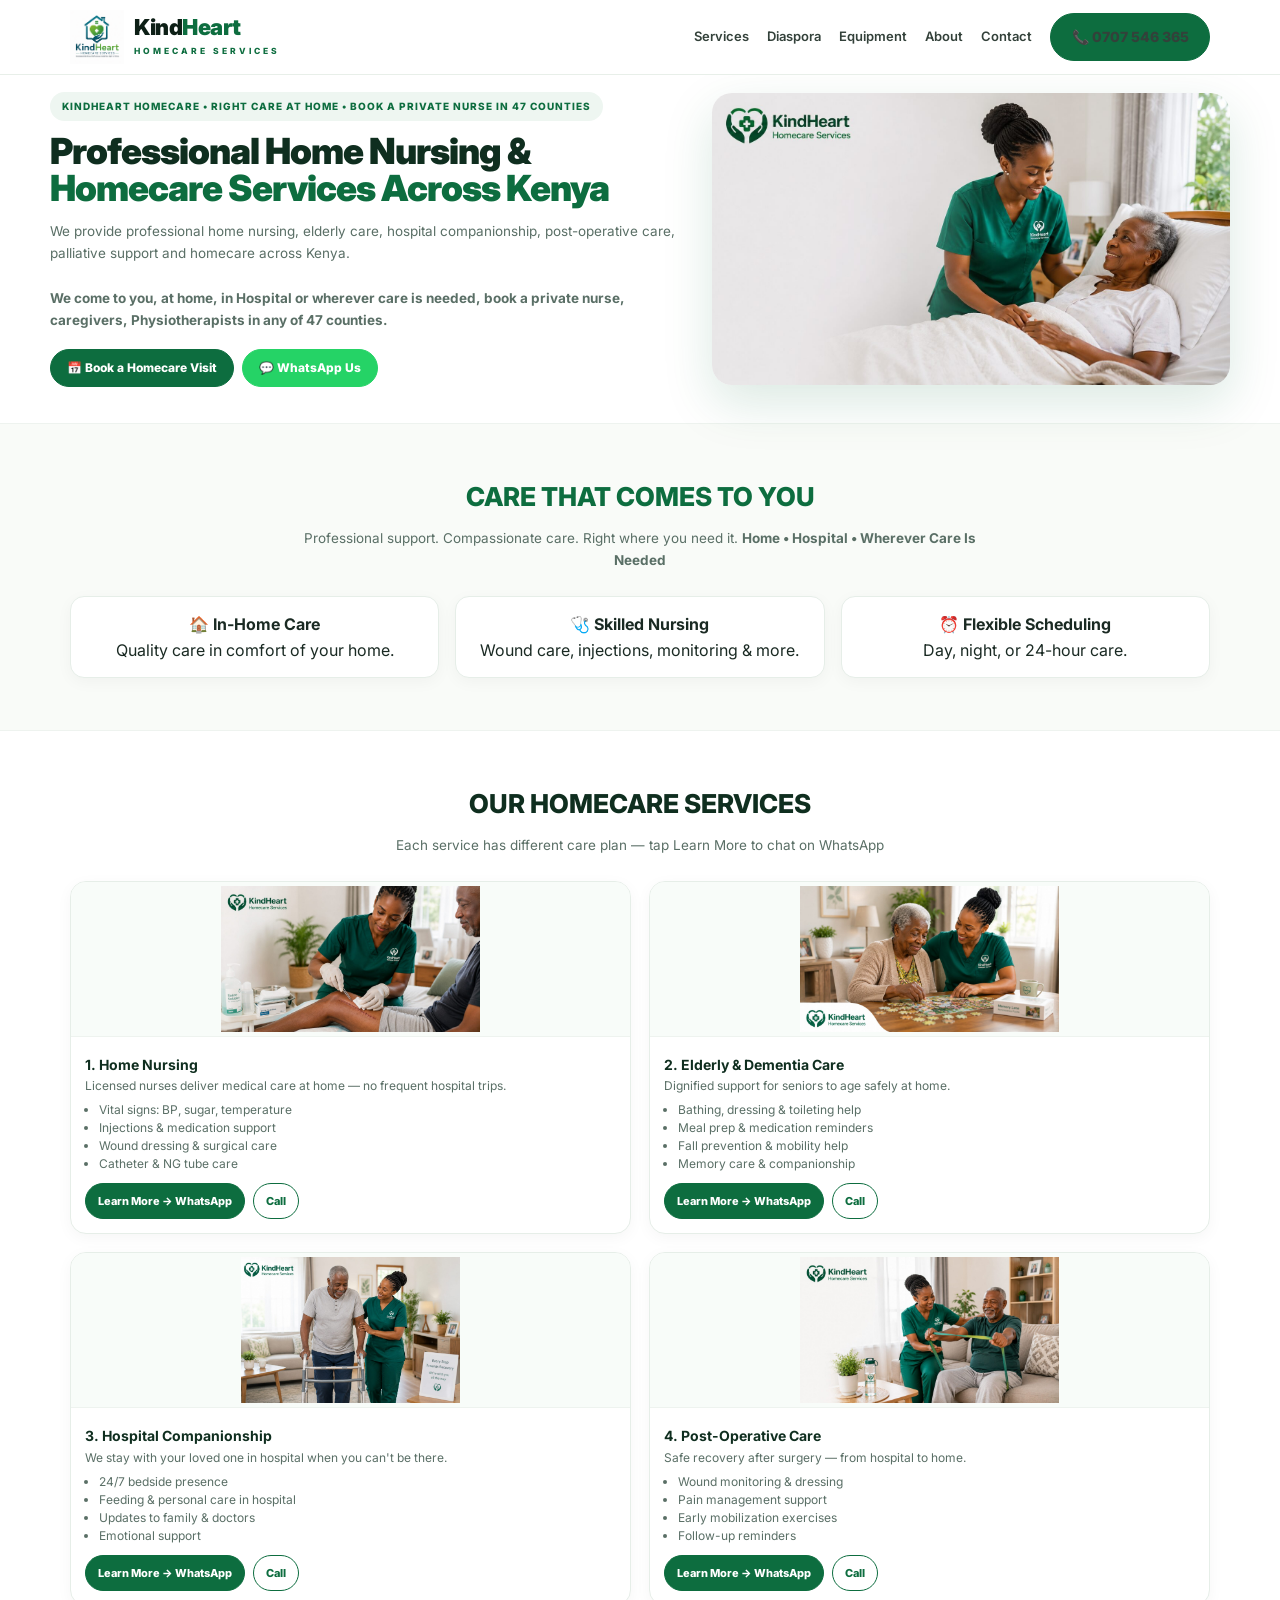
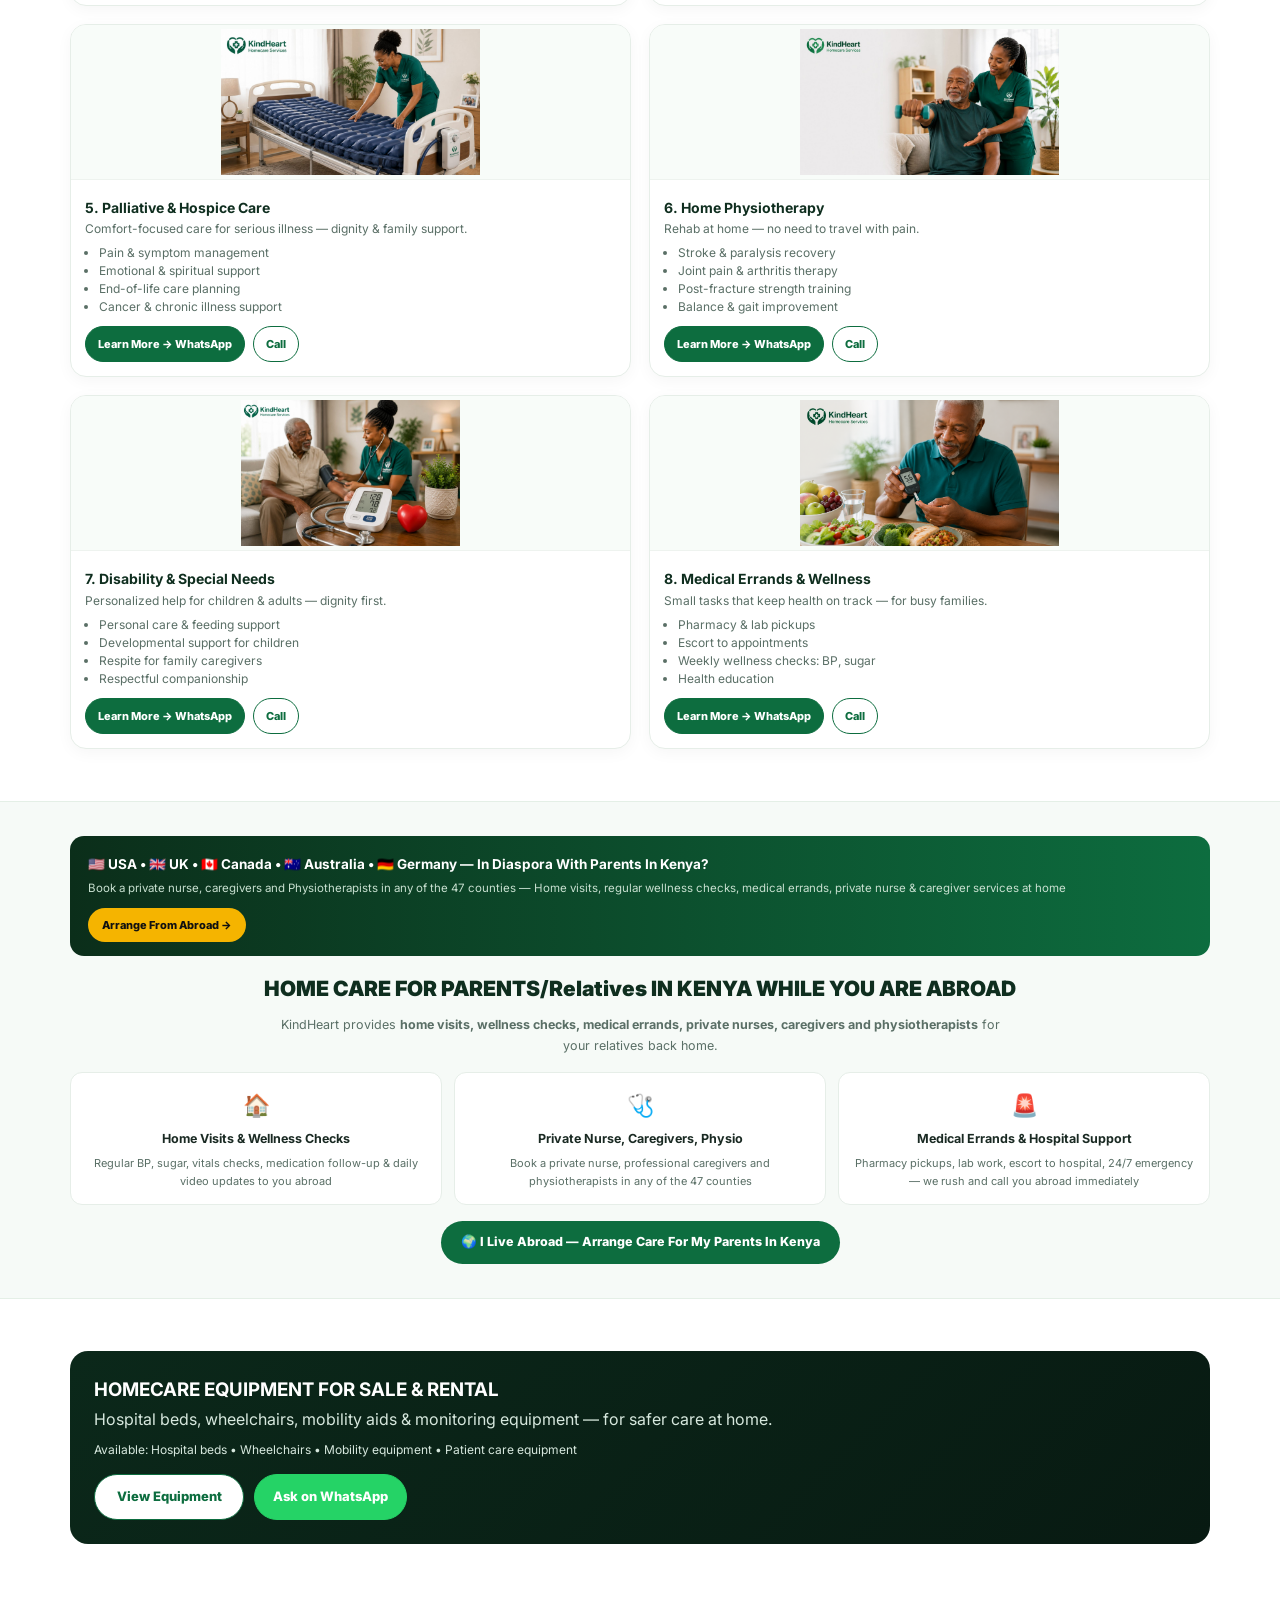
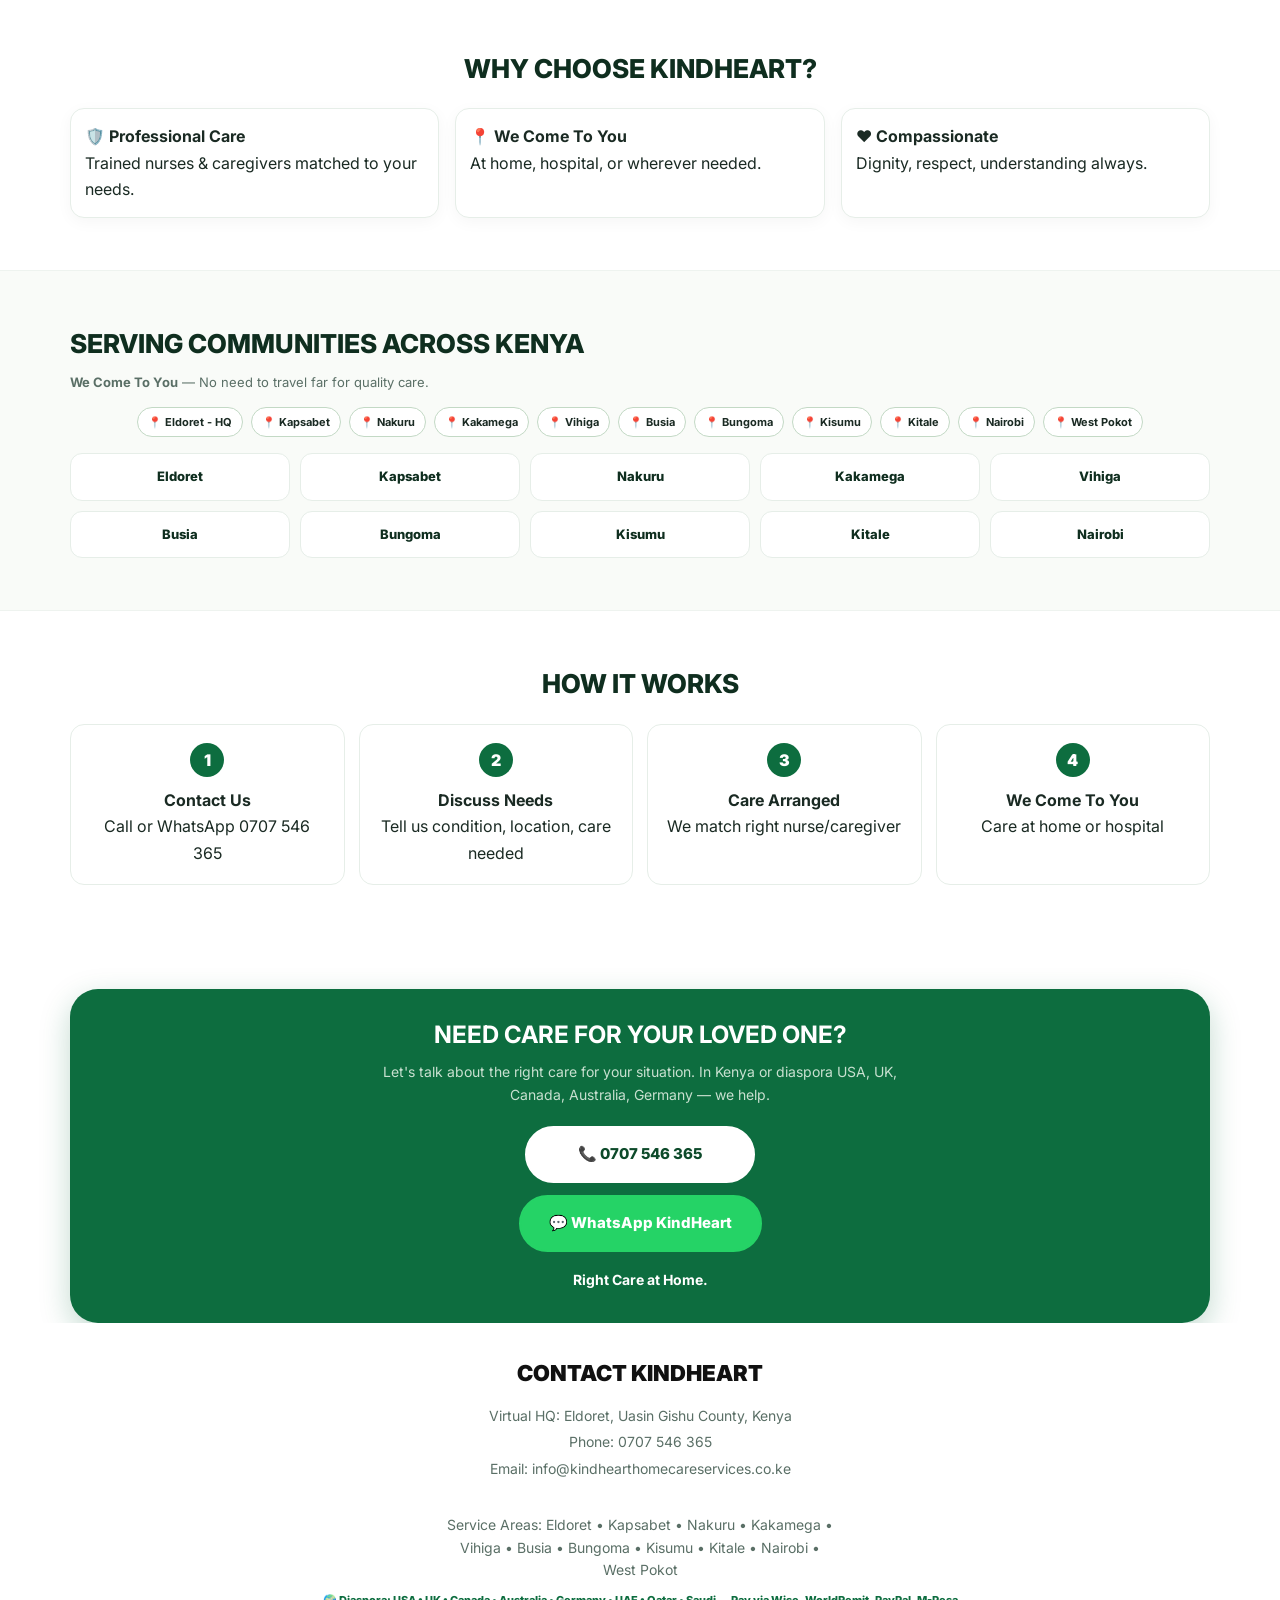
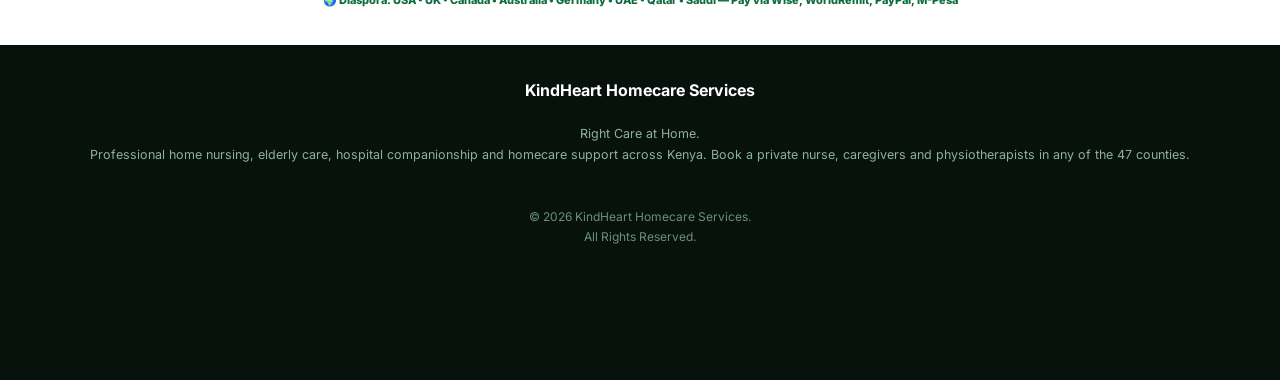
==== commit 6acebd7d: "Update index.html" ====
--- a/index.html
+++ b/index.html
@@ -3,11 +3,11 @@
 <head>
 <meta charset="UTF-8">
 <meta name="viewport" content="width=device-width,initial-scale=1,maximum-scale=5">
-<title>KindHeart Homecare Services Kenya | Home Nursing & Elderly Care Across Kenya | Diaspora USA UK Canada Australia Germany</title>
-<meta name="description" content="Professional home nursing, elderly care, hospital companionship, post-operative care, palliative and homecare services across Kenya. Trusted by diaspora in USA, UK, Canada, Australia, Germany for parents back home in Eldoret, Nakuru, Kakamega, Kisumu, Kapsabet, Vihiga, Busia, Bungoma, Kitale, Nairobi. Call 0707 546 365. We come to you.">
+<title>KindHeart Homecare Services Kenya | Homebased Nursing care Provider</title>
+<meta name="description" content="Professional home nursing, elderly care, hospital companionship, post-operative care, palliative and homecare services across Kenya. We come to you, at home, in Hospital or wherever care is needed, book a private nurse, caregivers, Physiotherapists in any of 47 counties. Call 0707 546 365">
 <meta name="robots" content="index, follow">
 <meta property="og:title" content="KindHeart Homecare Services Kenya">
-<meta property="og:description" content="Right Care at Home. Professional homecare across Kenya. Trusted by diaspora USA UK Canada Australia Germany. Call 0707 546 365">
+<meta property="og:description" content="Right Care at Home. We come to you, at home, in Hospital or wherever care is needed, book a private nurse, caregivers, Physiotherapists in any of 47 counties. Call 0707 546 365">
 <meta property="og:image" content="hero.jpg">
 <link rel="canonical" href="https://kindhearthomecareservices.co.ke">
 <link href="https://fonts.googleapis.com/css2?family=Inter:wght@400;600;700;800;900&display=swap" rel="stylesheet">
@@ -42,7 +42,6 @@
 .svc-content{padding:14px}.svc b{font-size:14px;color:#0f2e1f}.svc p,.svc li{font-size:12px;color:#5a6f66;line-height:1.5}.svc ul{margin:6px 0 0 14px}.svc .actions{margin-top:10px;display:flex;gap:8px;flex-wrap:wrap}
 .dark-card{background:linear-gradient(135deg,#0b281a,#081a12);color:#d7e8de;border-radius:18px;padding:24px}
 .pills{display:flex;flex-wrap:wrap;gap:8px;justify-content:center;margin-top:14px}.pill{background:#fff;border:1.5px solid #c3d9c5;padding:7px 12px;border-radius:20px;font-size:12px;font-weight:700}
-/* UPDATED - ORDERLY TOWNS ONE NAME */
 .loc-grid{display:grid;grid-template-columns:repeat(5,1fr);gap:10px;margin-top:16px}
 .loc{background:#fff;border:1px solid var(--border);border-radius:12px;padding:14px 8px;text-align:center;display:flex;align-items:center;justify-content:center}
 .loc b{font-size:13px;color:#0f2e1f;font-weight:800}
@@ -54,12 +53,18 @@
 .cta-green .btn-wa2{background:#25D366;color:#fff;padding:14px 28px;border-radius:32px;font-weight:800;font-size:15px;min-width:230px;border:2px solid #25D366;display:inline-flex;justify-content:center;align-items:center;gap:8px}
 footer{background:#07120d;color:#8fb0a0;padding:0 0 100px;font-size:12.5px}.contact-block{background:#fff;padding:32px 0;text-align:center}.contact-block h3{font-size:22px;font-weight:900;color:#111;margin-bottom:14px}.contact-block p{font-size:14px;color:#5a6f66;line-height:1.6;margin:4px 0}.foot-grid{text-align:center;padding:32px 20px;background:#07120d}
 .mobile-bar{position:fixed;bottom:0;left:0;right:0;background:rgba(255,255,255,.98);backdrop-filter:blur(12px);border-top:1px solid #e6eee8;display:none;padding:10px 12px;gap:10px;z-index:99;box-shadow:0 -8px 20px rgba(0,0,0,.08)}.mobile-bar .btn{flex:1;padding:14px;font-size:14px}
-/* COMPUTER VIEW - REDUCE ICONS */
+
+/* COMPUTER VIEW - REDUCE ICONS AND HERO TABS */
 @media(min-width:981px){
 .svc img{height:155px !important;padding:4px !important}
 .cards-3 .card-soft{padding:14px !important}
 .pill{padding:5px 10px;font-size:11px}
 .loc{padding:12px 6px}
+.hero-actions{justify-content:flex-start;gap:8px !important}
+.hero-actions .btn{padding:8px 16px !important;font-size:12px !important;min-width:auto !important;width:auto !important;border-radius:20px !important}
+.hero h1{font-size:36px !important}
+.hero .lead{font-size:13.5px !important}
+.hero-img img{max-height:420px !important}
 }
 @media(max-width:980px){
 .nav{display:none}#mobCall{display:inline-flex}
@@ -86,7 +91,7 @@
 </div>
 </header>
 
-<div class="container hero"><div class="hero-grid"><div><div class="kicker">KINDHEART HOMECARE • RIGHT CARE AT HOME • DIASPORA USA UK CANADA AUSTRALIA GERMANY</div><h1>Professional Home Nursing & <span>Homecare Services Across Kenya</span></h1><p class="lead">We provide professional home nursing, elderly care, hospital companionship, post-operative care, palliative support and homecare across Kenya.<br><br><b>We come to you — at home, in hospital, or wherever care is needed. Trusted by diaspora in USA, UK, Canada, Australia, Germany.</b></p><div class="hero-actions"><a class="btn" href="tel:+254707546365">📅 Book a Homecare Visit</a><a class="btn btn-wa" href="https://wa.me/254707546365?text=Hello%20KindHeart%2C%20I%20need%20homecare">💬 WhatsApp Us</a></div></div><div class="hero-img"><img src="hero.jpg" alt="KindHeart home nursing Kenya"></div></div></div>
+<div class="container hero"><div class="hero-grid"><div><div class="kicker">KINDHEART HOMECARE • RIGHT CARE AT HOME • BOOK A PRIVATE NURSE IN 47 COUNTIES</div><h1>Professional Home Nursing & <span>Homecare Services Across Kenya</span></h1><p class="lead">We provide professional home nursing, elderly care, hospital companionship, post-operative care, palliative support and homecare across Kenya.<br><br><b>We come to you, at home, in Hospital or wherever care is needed, book a private nurse, caregivers, Physiotherapists in any of 47 counties.</b></p><div class="hero-actions"><a class="btn" href="tel:+254707546365">📅 Book a Homecare Visit</a><a class="btn btn-wa" href="https://wa.me/254707546365?text=Hello%20KindHeart%2C%20I%20need%20homecare">💬 WhatsApp Us</a></div></div><div class="hero-img"><img src="hero.jpg" alt="KindHeart home nursing Kenya"></div></div></div>
 
 <section class="section-light"><div class="container"><h2 class="h2" style="color:var(--green)">CARE THAT COMES TO YOU</h2><p class="sub">Professional support. Compassionate care. Right where you need it. <b>Home • Hospital • Wherever Care Is Needed</b></p><div class="cards-3"><div class="card-soft"><b>🏠 In-Home Care</b><p>Quality care in comfort of your home.</p></div><div class="card-soft"><b>🩺 Skilled Nursing</b><p>Wound care, injections, monitoring & more.</p></div><div class="card-soft"><b>⏰ Flexible Scheduling</b><p>Day, night, or 24-hour care.</p></div></div></div></section>
 
@@ -101,22 +106,22 @@
 <div class="svc"><img src="diabetes.png" alt="Medical Errands"><div class="svc-content"><b>8. Medical Errands & Wellness</b><p>Small tasks that keep health on track — for busy families.</p><ul><li>Pharmacy & lab pickups</li><li>Escort to appointments</li><li>Weekly wellness checks: BP, sugar</li><li>Health education</li></ul><div class="actions"><a class="btn btn-sm" href="https://wa.me/254707546365?text=Hello%20KindHeart%2C%20I%20need%20MEDICAL%20ERRANDS">Learn More → WhatsApp</a><a class="btn btn-light btn-sm" href="tel:+254707546365">Call</a></div></div></div>
 </div></div></section>
 
-<!-- DIASPORA SECTION - ADDED AS REQUESTED FOR USA UK CANADA AUSTRALIA GERMANY -->
+<!-- DIASPORA SECTION - UPDATED WITH SPECIFIC SERVICES -->
 <section id="diaspora" style="background:#f6faf7;border-top:1px solid #e4efe6;border-bottom:1px solid #e4efe6;padding:34px 0">
 <div class="container">
 <div style="background:linear-gradient(90deg,#0b2e1a,#0d6d3f);color:#fff;padding:14px 18px;border-radius:14px;display:flex;align-items:center;justify-content:space-between;gap:12px;flex-wrap:wrap;margin-bottom:16px">
-<div><b style="font-size:13.5px">🇺🇸 USA • 🇬🇧 UK • 🇨🇦 Canada • 🇦🇺 Australia • 🇩🇪 Germany — In Diaspora With Parents In Kenya?</b><br><span style="font-size:11px;color:#c8e0d0">We are your trusted family on the ground in Eldoret, Nakuru, Kisumu, Kakamega, Kapsabet, Nairobi</span></div>
-<a href="https://wa.me/254707546365?text=Hello%20KindHeart%2C%20I%20am%20in%20DIASPORA%20USA%2FUK%2FCanada%2FAustralia%2FGermany%20and%20need%20a%20nurse%20for%20my%20parents%20in%20Kenya" style="background:#f5b400;color:#111;padding:8px 14px;border-radius:20px;font-weight:800;font-size:11px;white-space:nowrap">Arrange From Abroad →</a>
+<div><b style="font-size:13.5px">🇺🇸 USA • 🇬🇧 UK • 🇨🇦 Canada • 🇦🇺 Australia • 🇩🇪 Germany — In Diaspora With Parents In Kenya?</b><br><span style="font-size:11.5px;color:#c8e0d0;line-height:1.4;display:block;margin-top:4px">Book a private nurse, caregivers and Physiotherapists in any of the 47 counties — Home visits, regular wellness checks, medical errands, private nurse & caregiver services at home</span></div>
+<a href="https://wa.me/254707546365?text=Hello%20KindHeart%2C%20I%20am%20in%20DIASPORA%20i%20need%20a%20nurse%20for%20my%20relative%20in%20Kenya" style="background:#f5b400;color:#111;padding:8px 14px;border-radius:20px;font-weight:800;font-size:11px;white-space:nowrap">Arrange From Abroad →</a>
 </div>
-<h2 style="font-size:21px;font-weight:900;text-align:center;color:#0f2e1f">HOME CARE FOR PARENTS IN KENYA WHILE YOU ARE ABROAD</h2>
-<p style="text-align:center;font-size:12.5px;color:#5a6f66;max-width:720px;margin:8px auto 16px">Searching <b>"nurse for my mother in Eldoret while I am in USA"</b> or <b>"trusted caregiver for my father in Kenya while I live in UK"</b>? KindHeart is trusted by diaspora families in <b>USA, UK, Canada, Australia, Germany, UAE</b> for care back home.</p>
+<h2 style="font-size:21px;font-weight:900;text-align:center;color:#0f2e1f">HOME CARE FOR PARENTS/Relatives IN KENYA WHILE YOU ARE ABROAD</h2>
+<p style="text-align:center;font-size:12.5px;color:#5a6f66;max-width:720px;margin:8px auto 16px">KindHeart provides <b>home visits, wellness checks, medical errands, private nurses, caregivers and physiotherapists</b> for your relatives back home.</p>
 <div class="diaspora-3" style="display:grid;grid-template-columns:repeat(3,1fr);gap:12px">
-<div style="background:#fff;border:1px solid #e6eee8;border-radius:12px;padding:14px;text-align:center"><div style="font-size:22px">📹</div><b style="font-size:12.5px;display:block;margin:5px 0">Daily Video Updates To Diaspora</b><p style="font-size:11px;color:#5a6f66">WhatsApp photos & videos to USA, UK, Canada, Australia, Germany — see mum is safe</p></div>
-<div style="background:#fff;border:1px solid #e6eee8;border-radius:12px;padding:14px;text-align:center"><div style="font-size:22px">💳</div><b style="font-size:12.5px;display:block;margin:5px 0">Pay From USA, UK, Canada, Australia, Germany</b><p style="font-size:11px;color:#5a6f66">Wise, WorldRemit, PayPal, M-Pesa, Bank — invoice KES or USD</p></div>
-<div style="background:#fff;border:1px solid #e6eee8;border-radius:12px;padding:14px;text-align:center"><div style="font-size:22px">🚨</div><b style="font-size:12.5px;display:block;margin:5px 0">24/7 Emergency & Hospital Support</b><p style="font-size:11px;color:#5a6f66">If mum needs hospital at 2am in Eldoret/Nakuru, we rush, admit, and call you abroad immediately</p></div>
+<div style="background:#fff;border:1px solid #e6eee8;border-radius:12px;padding:14px;text-align:center"><div style="font-size:22px">🏠</div><b style="font-size:12.5px;display:block;margin:5px 0">Home Visits & Wellness Checks</b><p style="font-size:11px;color:#5a6f66">Regular BP, sugar, vitals checks, medication follow-up & daily video updates to you abroad</p></div>
+<div style="background:#fff;border:1px solid #e6eee8;border-radius:12px;padding:14px;text-align:center"><div style="font-size:22px">🩺</div><b style="font-size:12.5px;display:block;margin:5px 0">Private Nurse, Caregivers, Physio</b><p style="font-size:11px;color:#5a6f66">Book a private nurse, professional caregivers and physiotherapists in any of the 47 counties</p></div>
+<div style="background:#fff;border:1px solid #e6eee8;border-radius:12px;padding:14px;text-align:center"><div style="font-size:22px">🚨</div><b style="font-size:12.5px;display:block;margin:5px 0">Medical Errands & Hospital Support</b><p style="font-size:11px;color:#5a6f66">Pharmacy pickups, lab work, escort to hospital, 24/7 emergency — we rush and call you abroad immediately</p></div>
 </div>
 <div style="text-align:center;margin-top:16px">
-<a href="https://wa.me/254707546365?text=Hello%20KindHeart%2C%20I%20live%20in%20DIASPORA%20USA%2FUK%2FCanada%2FAustralia%2FGermany%20and%20need%20home%20care%20for%20my%20parents%20in%20Kenya" style="background:#0d6d3f;color:#fff;padding:11px 20px;border-radius:28px;font-weight:800;font-size:12.5px;display:inline-block">🌍 I Live Abroad — Arrange Care For My Parents In Kenya</a>
+<a href="https://wa.me/254707546365?text=Hello%20KindHeart%2C%20I%20live%20in%20DIASPORA%20i%need%20home%20care%20services%20for%20my%20parents%20in%20Kenya" style="background:#0d6d3f;color:#fff;padding:11px 20px;border-radius:28px;font-weight:800;font-size:12.5px;display:inline-block">🌍 I Live Abroad — Arrange Care For My Parents In Kenya</a>
 </div>
 </div>
 </section>
@@ -126,7 +131,6 @@
 <section id="about"><div class="container"><h2 class="h2">WHY CHOOSE KINDHEART?</h2><div class="cards-3" style="margin-top:18px"><div class="card-soft" style="text-align:left"><b>🛡️ Professional Care</b><p>Trained nurses & caregivers matched to your needs.</p></div><div class="card-soft" style="text-align:left"><b>📍 We Come To You</b><p>At home, hospital, or wherever needed.</p></div><div class="card-soft" style="text-align:left"><b>❤️ Compassionate</b><p>Dignity, respect, understanding always.</p></div></div></div></section>
 
 <section class="section-light"><div class="container"><h2 class="h2" style="text-align:left">SERVING COMMUNITIES ACROSS KENYA</h2><p style="font-size:13px;color:var(--muted);margin-top:6px"><b>We Come To You</b> — No need to travel far for quality care.</p><div class="pills"><span class="pill">📍 Eldoret - HQ</span><span class="pill">📍 Kapsabet</span><span class="pill">📍 Nakuru</span><span class="pill">📍 Kakamega</span><span class="pill">📍 Vihiga</span><span class="pill">📍 Busia</span><span class="pill">📍 Bungoma</span><span class="pill">📍 Kisumu</span><span class="pill">📍 Kitale</span><span class="pill">📍 Nairobi</span><span class="pill">📍 West Pokot</span></div>
-<!-- ONE NAME ONLY - ORDERLY -->
 <div class="loc-grid">
 <div class="loc"><b>Eldoret</b></div>
 <div class="loc"><b>Kapsabet</b></div>
@@ -165,7 +169,7 @@
 </div>
 </section>
 
-<footer><div class="container"><div class="foot-grid"><b style="color:#fff;font-size:16px">KindHeart Homecare Services</b><br><br><span style="color:#8fb0a0">Right Care at Home.<br>Professional home nursing, elderly care, hospital companionship and homecare support across Kenya. Trusted by diaspora in USA, UK, Canada, Australia, Germany.</span><br><br><br><span style="color:#6a8f7e;font-size:12px">© 2026 KindHeart Homecare Services.<br>All Rights Reserved.</span></div></div></footer>
+<footer><div class="container"><div class="foot-grid"><b style="color:#fff;font-size:16px">KindHeart Homecare Services</b><br><br><span style="color:#8fb0a0">Right Care at Home.<br>Professional home nursing, elderly care, hospital companionship and homecare support across Kenya. Book a private nurse, caregivers and physiotherapists in any of the 47 counties.</span><br><br><br><span style="color:#6a8f7e;font-size:12px">© 2026 KindHeart Homecare Services.<br>All Rights Reserved.</span></div></div></footer>
 
 <div class="mobile-bar"><a class="btn" href="tel:+254707546365">📞 Call Now</a><a class="btn btn-wa" href="https://wa.me/254707546365">💬 WhatsApp</a></div>
 </body>
